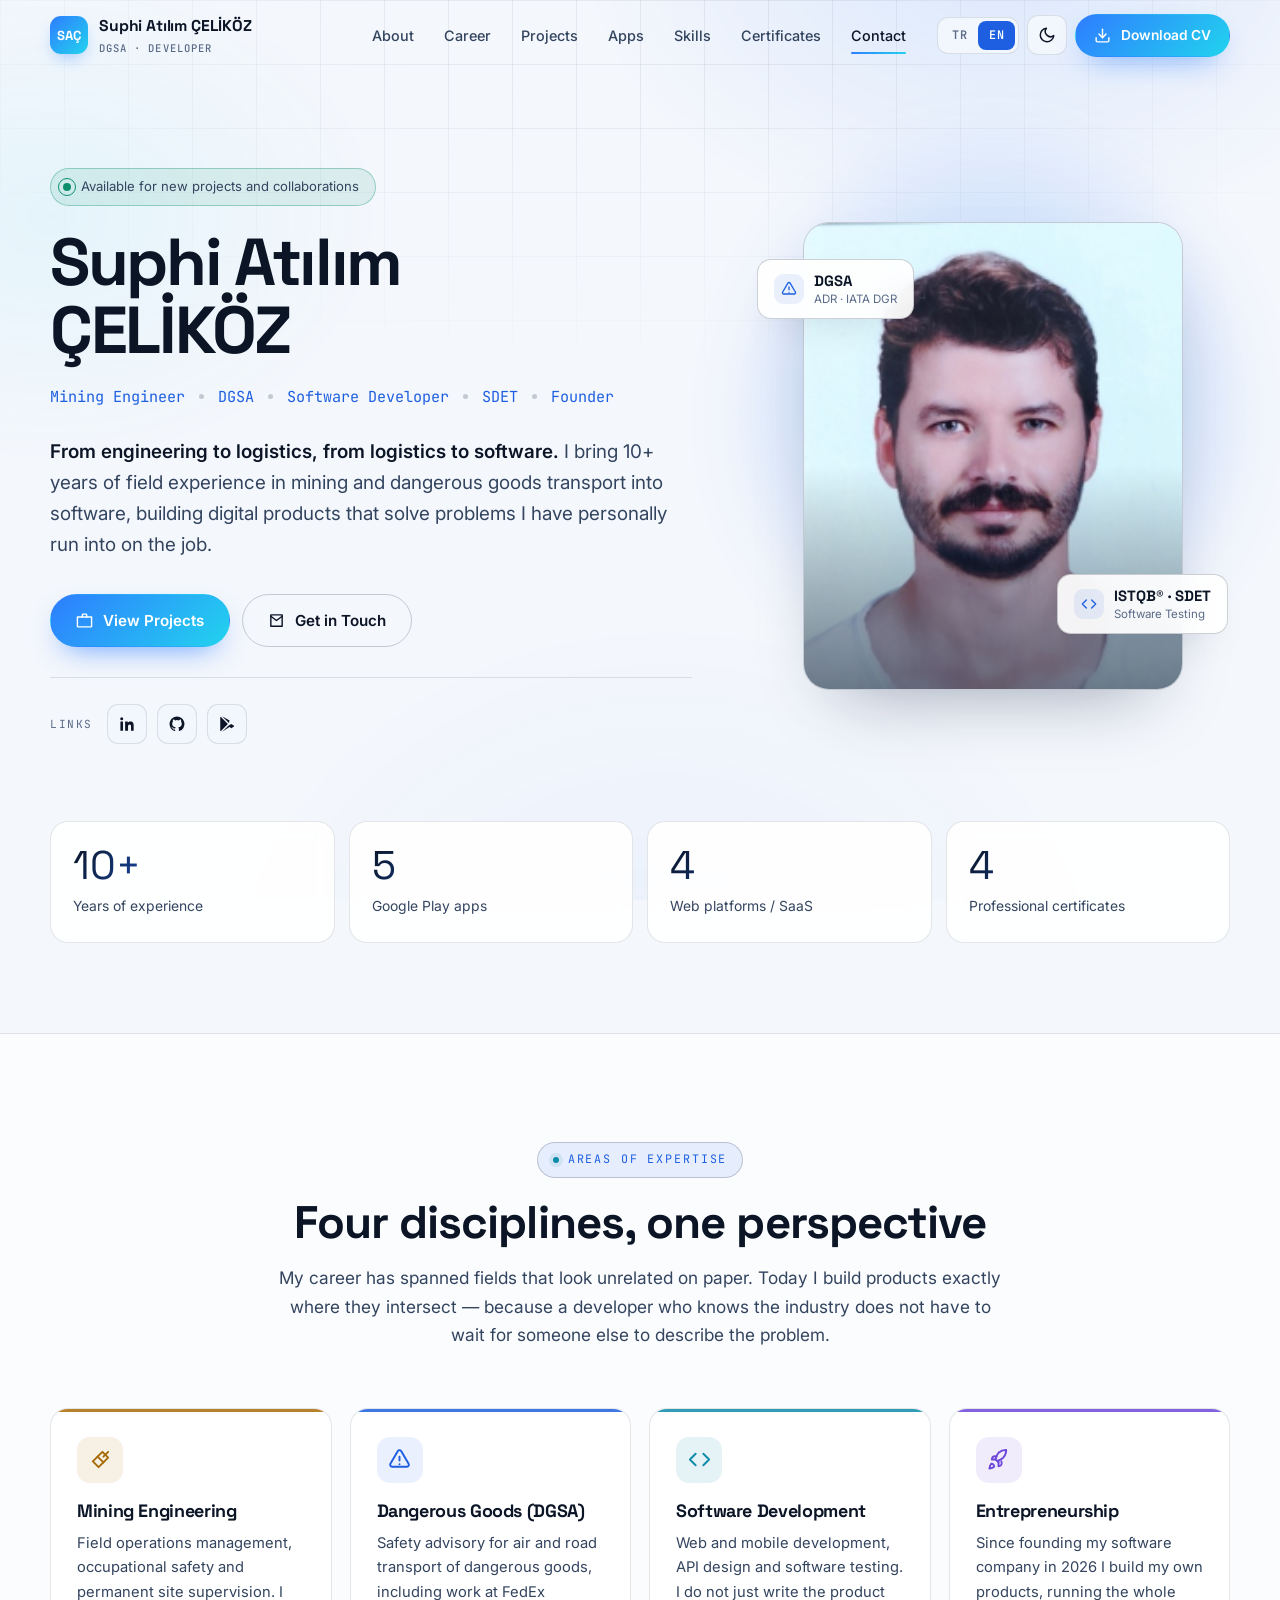
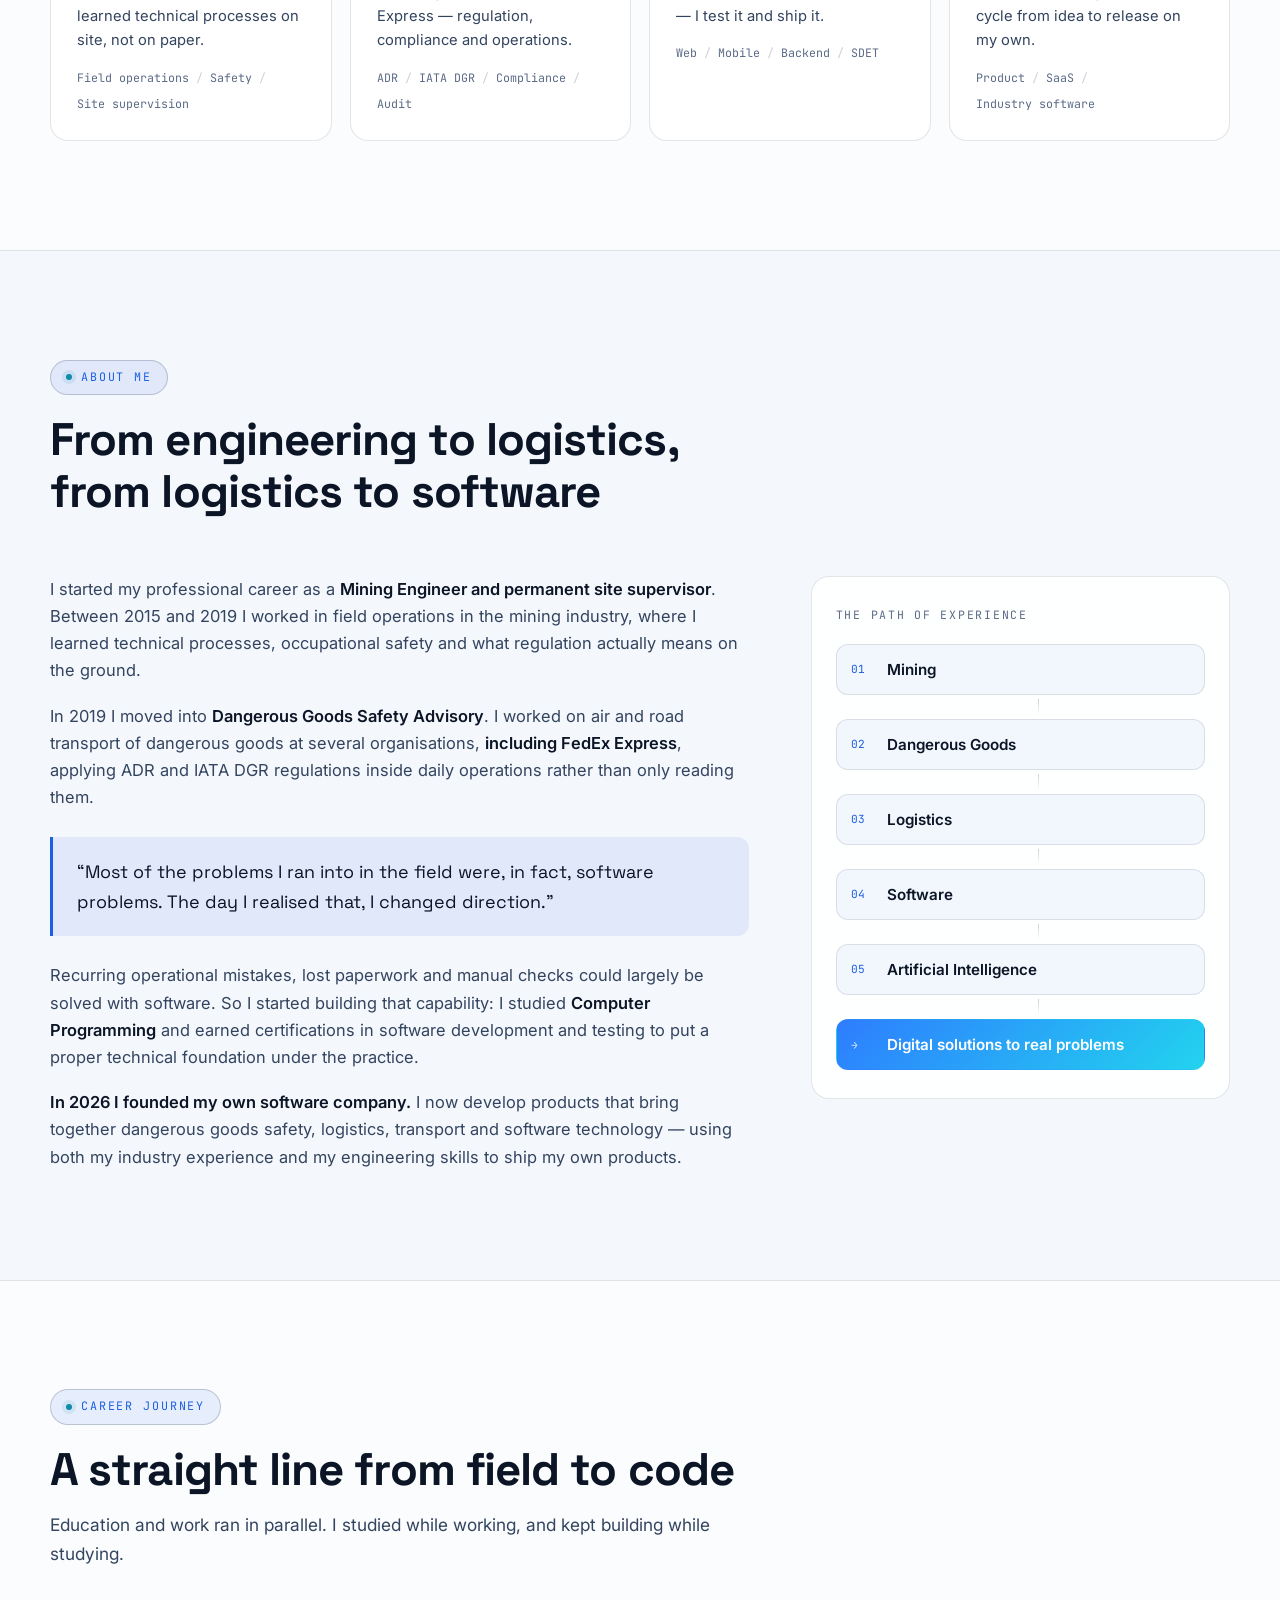
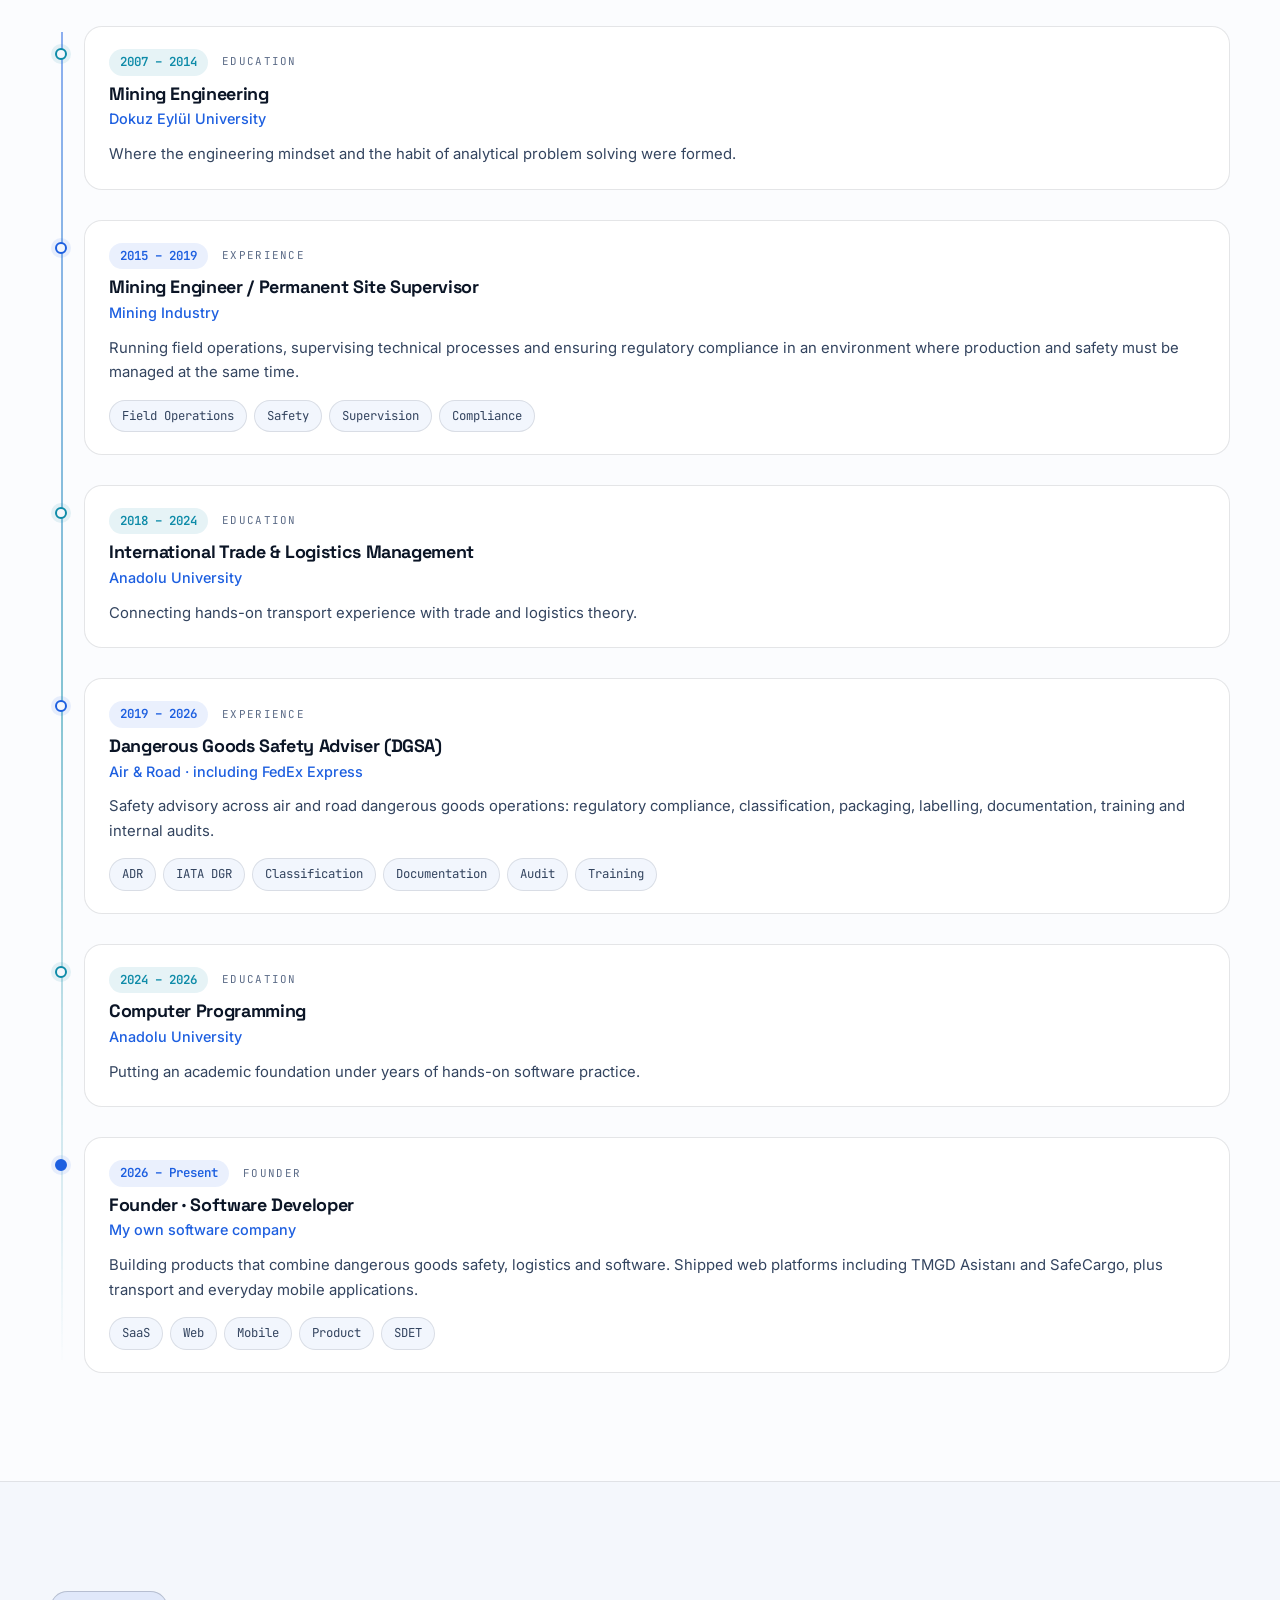
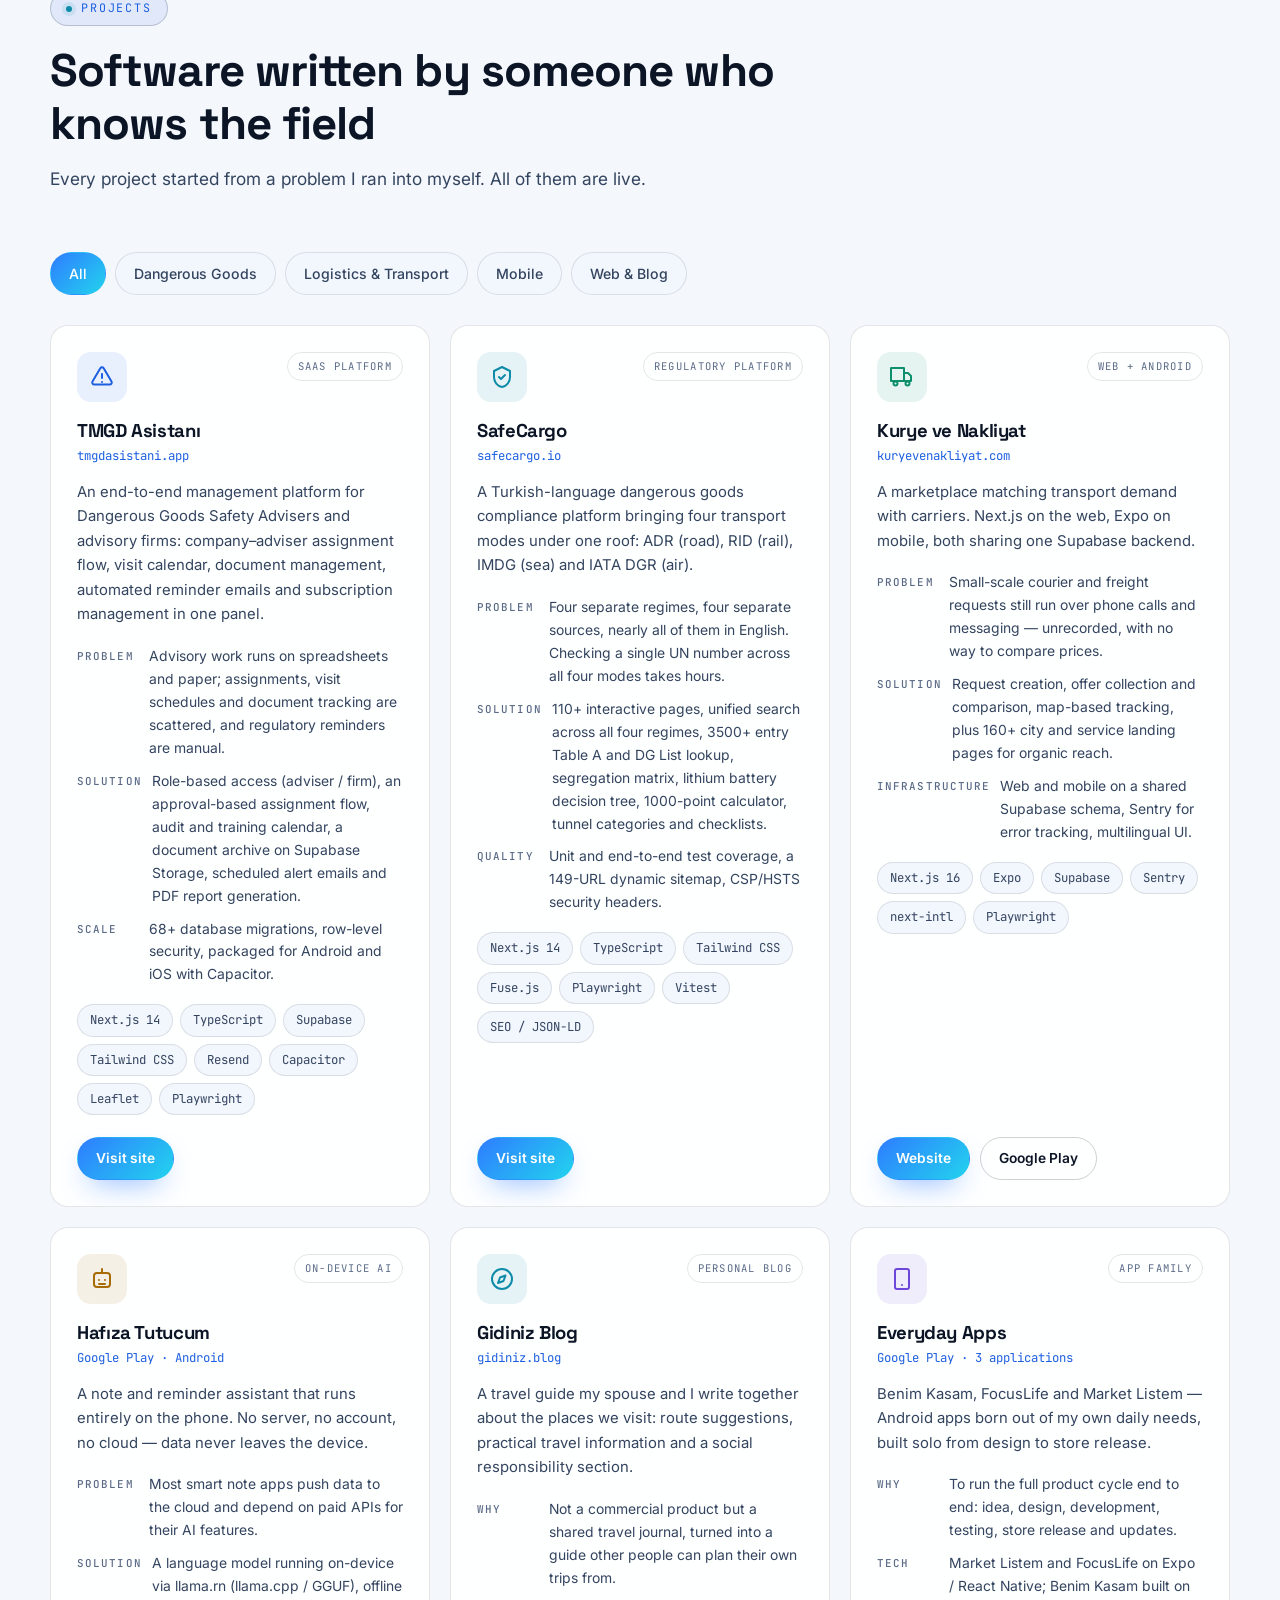
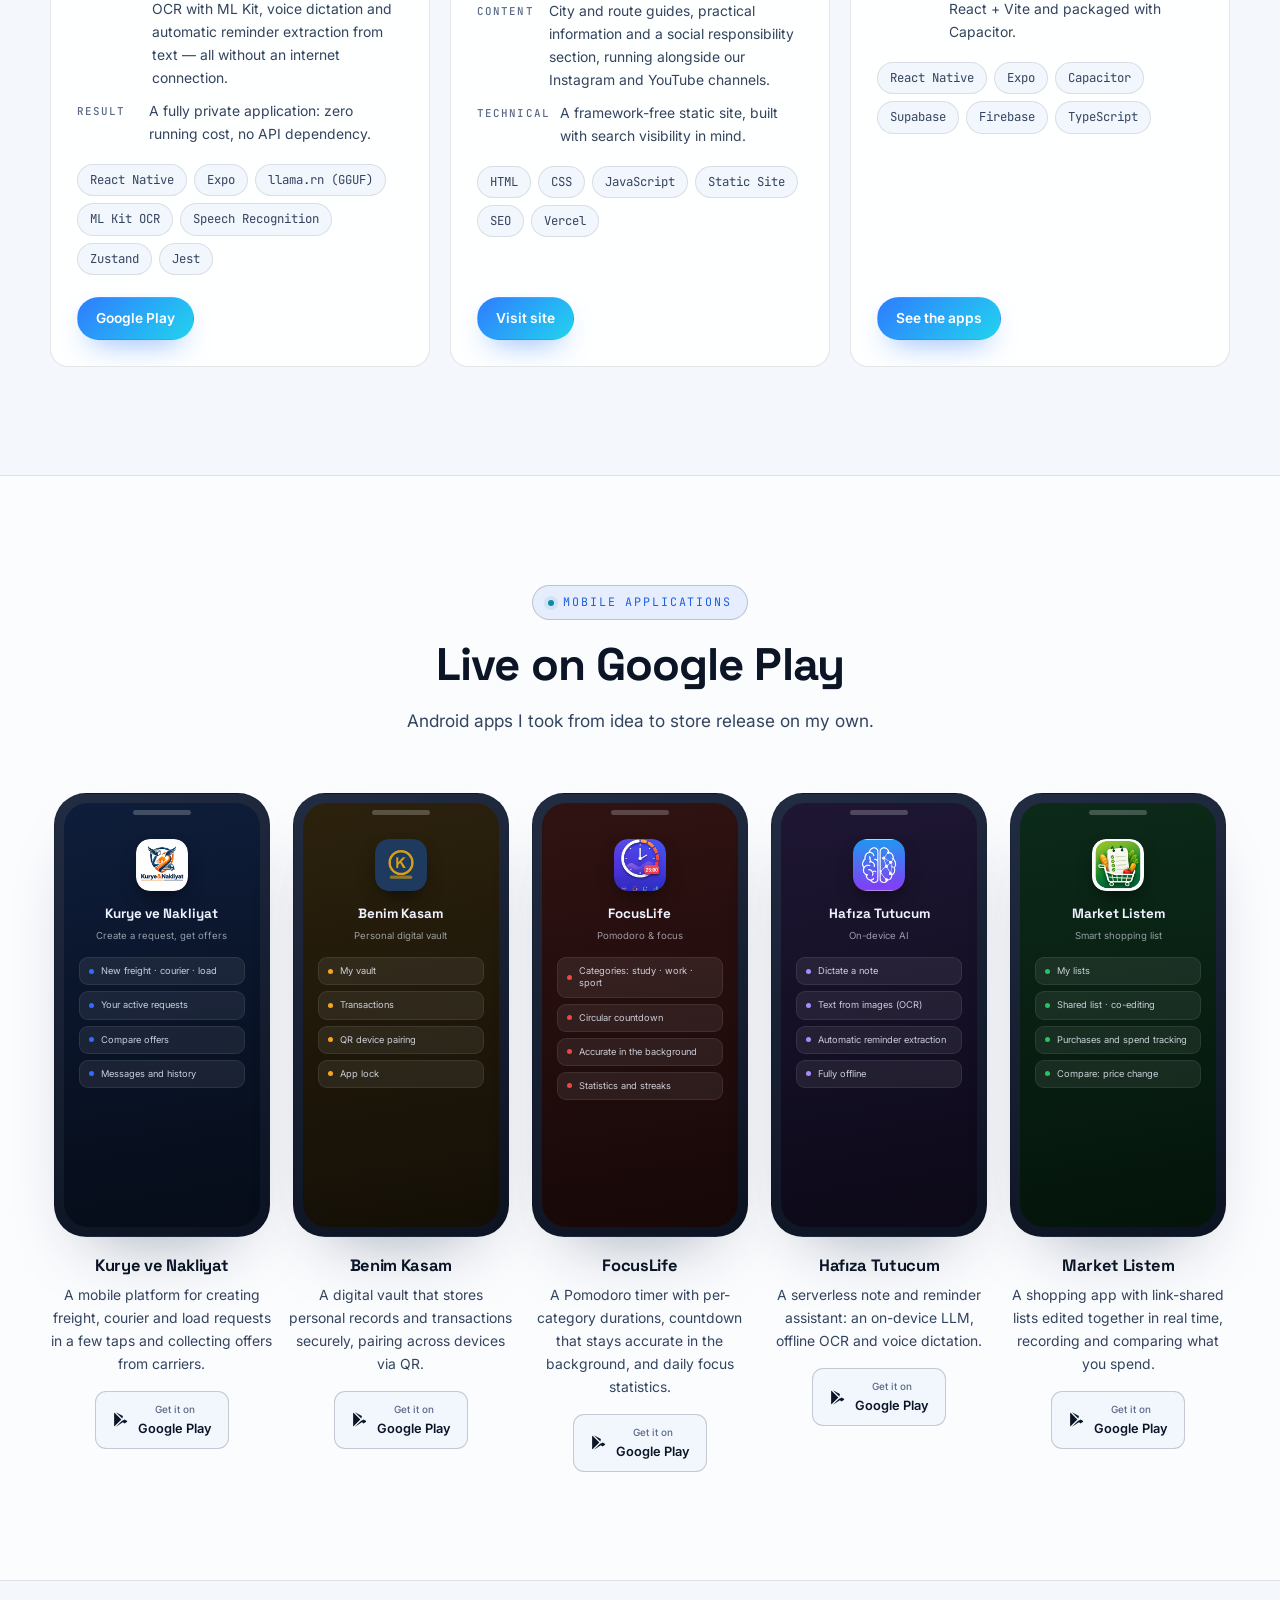
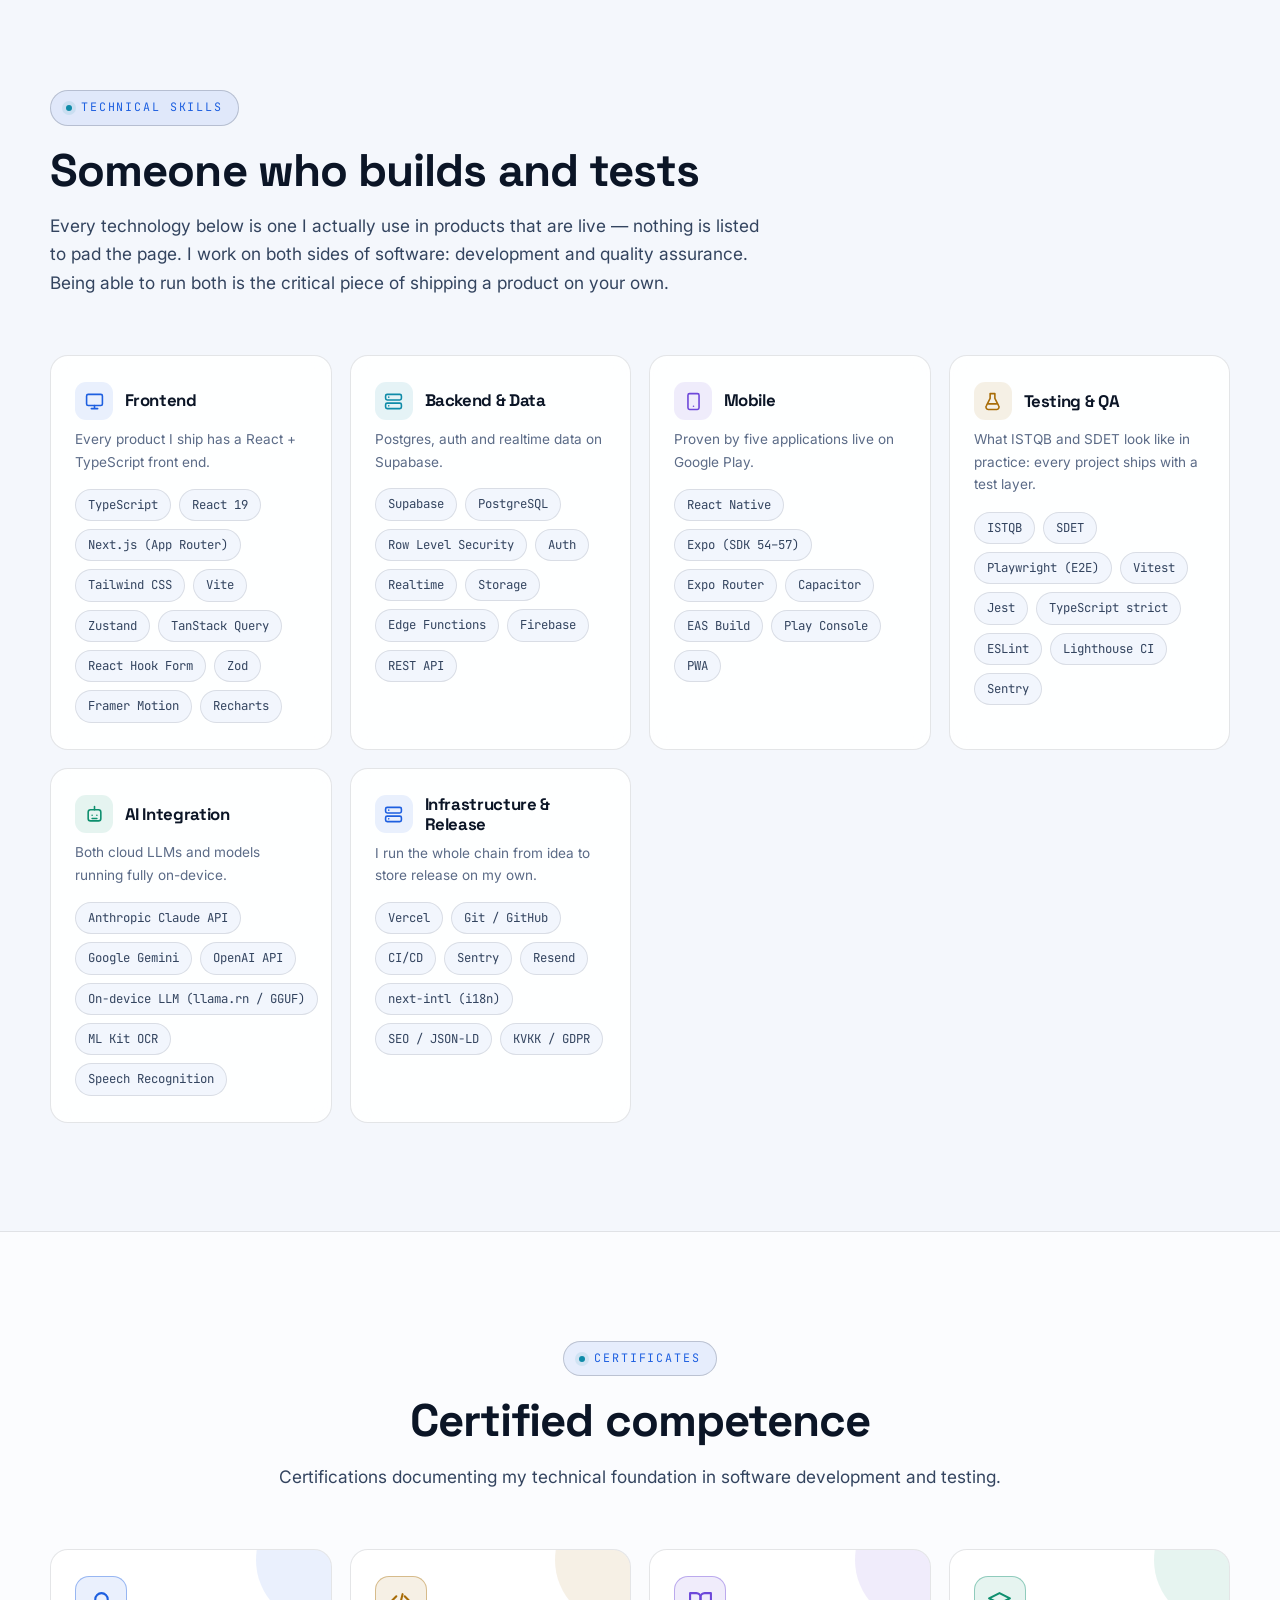
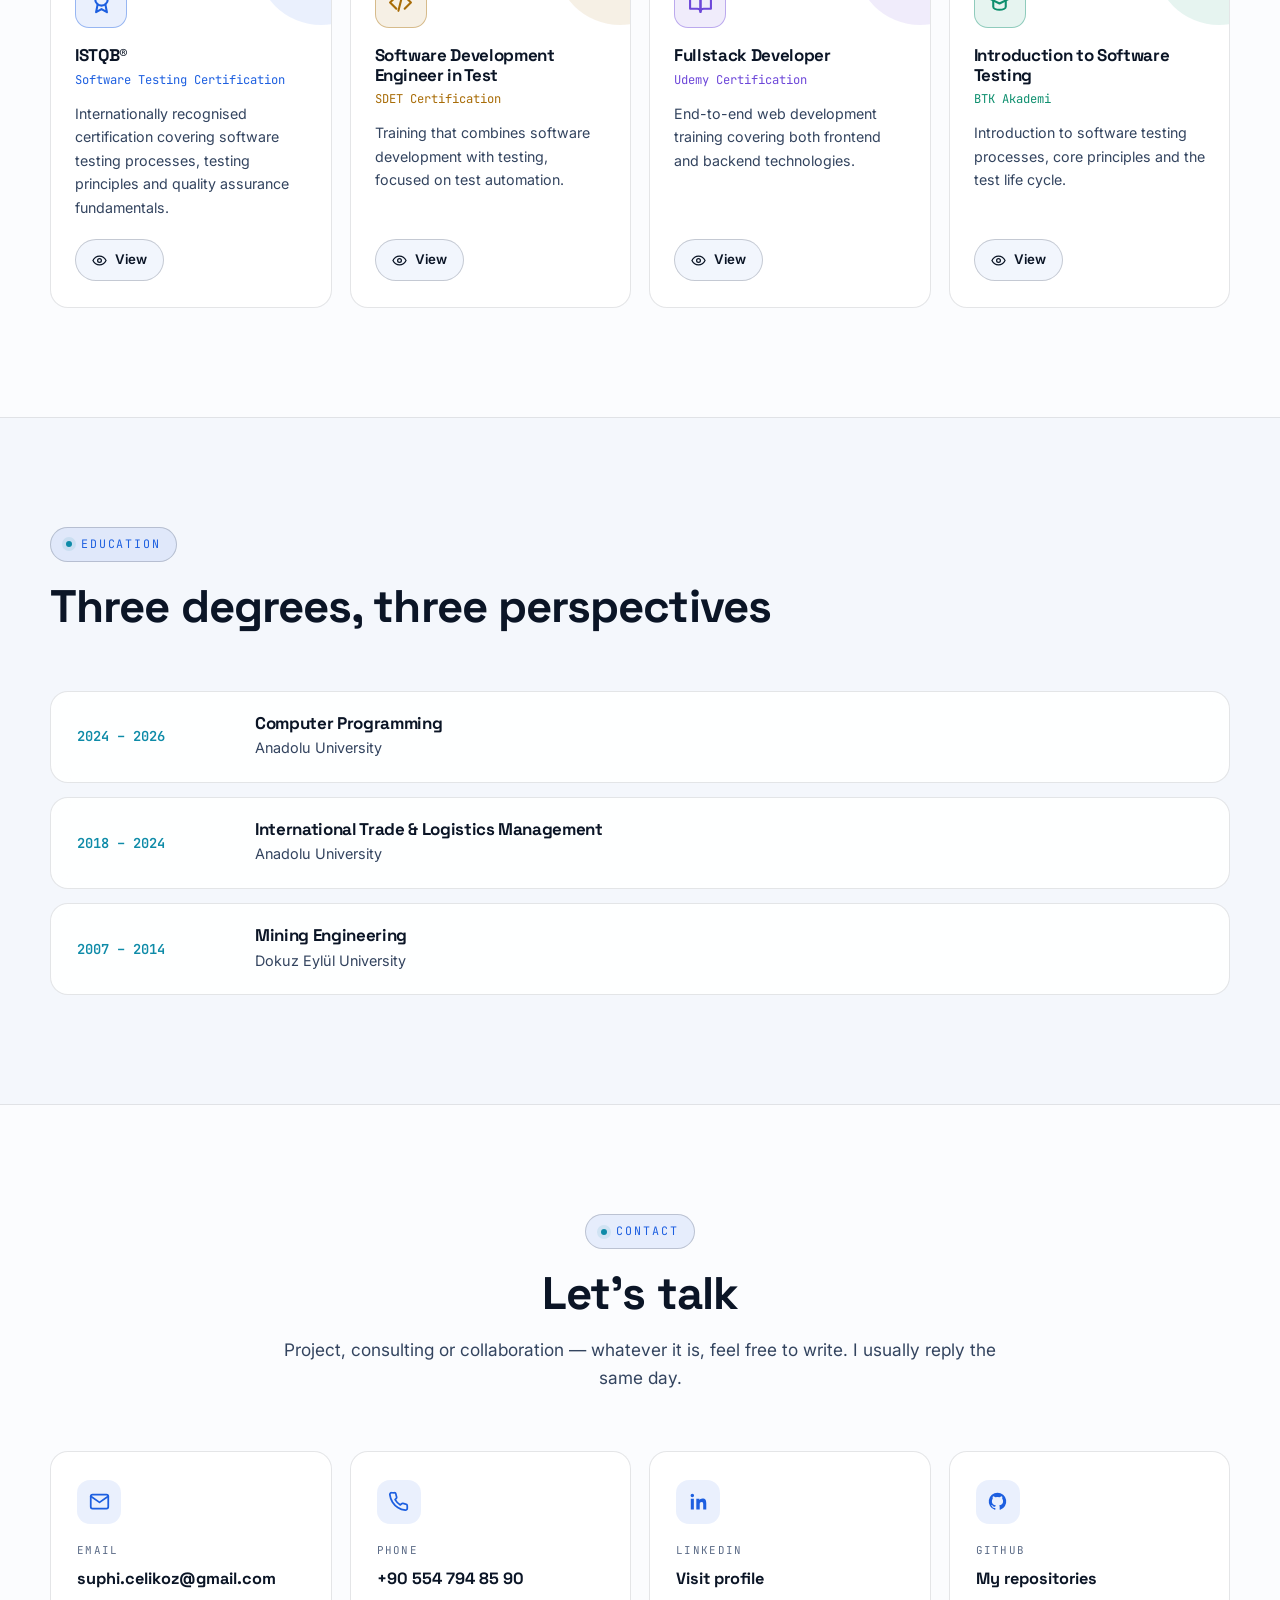
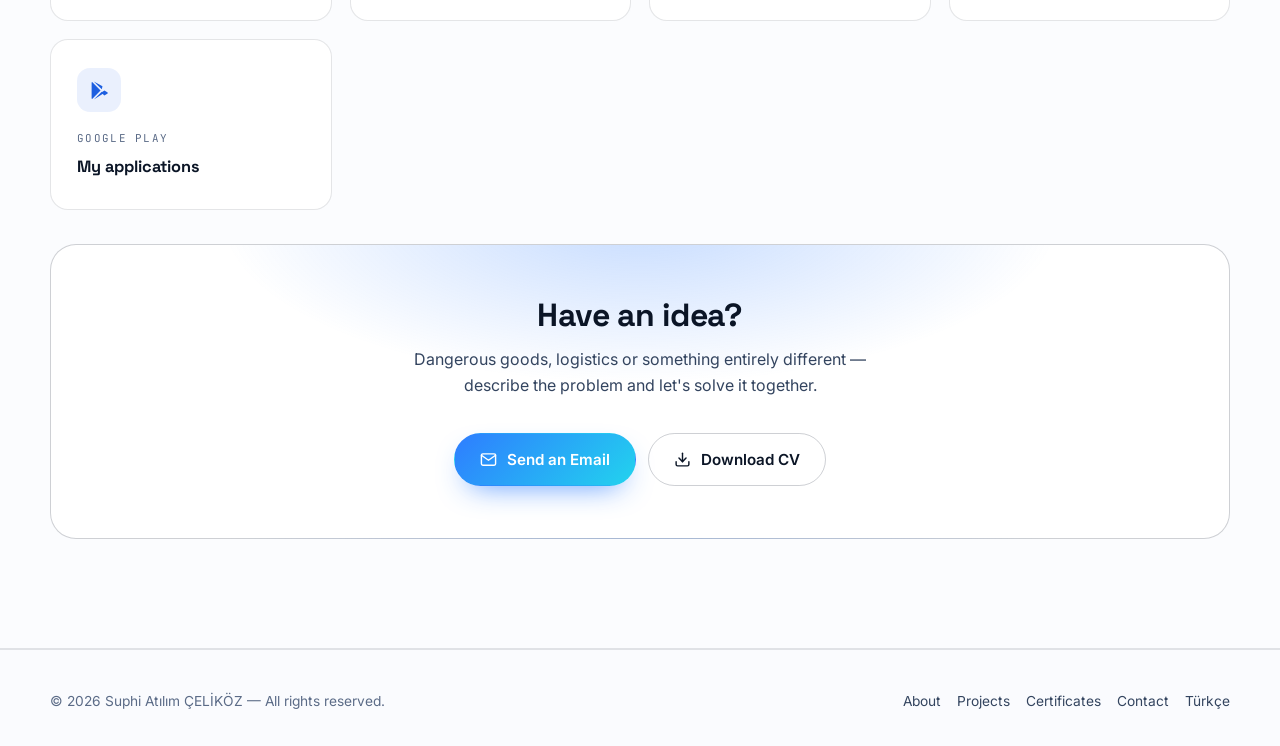
==== en.html @ d2cd6094 "Gidiniz Blog projesi eklendi, alan adi notu guncellendi - Yeni proje karti: Gidiniz Blog (gidiniz.bl" ====
<!DOCTYPE html>
<html lang="en" data-theme="dark">
<head>
<meta charset="UTF-8">
<meta name="viewport" content="width=device-width, initial-scale=1">
<title>Suphi Atılım ÇELİKÖZ — Mining Engineer · DGSA · Software Developer</title>

<meta name="description" content="Suphi Atılım ÇELİKÖZ — Mining Engineer, Dangerous Goods Safety Adviser (ADR / IATA DGR) and software developer. I combine field experience with software to build digital solutions for logistics and dangerous goods transport.">
<meta name="author" content="Suphi Atılım ÇELİKÖZ">
<meta name="keywords" content="Suphi Atilim Celikoz, DGSA, Dangerous Goods Safety Adviser, ADR, IATA DGR, Mining Engineer, Software Developer, SDET, ISTQB, logistics software">
<link rel="canonical" href="https://suphicelikoz.com/en.html">
<link rel="alternate" hreflang="tr" href="https://suphicelikoz.com/">
<link rel="alternate" hreflang="en" href="https://suphicelikoz.com/en.html">
<link rel="alternate" hreflang="x-default" href="https://suphicelikoz.com/">

<meta property="og:type" content="profile">
<meta property="og:locale" content="en_US">
<meta property="og:title" content="Suphi Atılım ÇELİKÖZ — Mining Engineer · DGSA · Software Developer">
<meta property="og:description" content="From engineering to logistics, from logistics to software. Digital solutions built by someone who knows the field.">
<meta property="og:url" content="https://suphicelikoz.com/en.html">
<meta property="og:image" content="https://suphicelikoz.com/assets/img/og-cover.jpg">
<meta name="twitter:card" content="summary_large_image">

<meta name="theme-color" content="#060a15">
<link rel="icon" href="assets/img/favicon.svg" type="image/svg+xml">

<link rel="preconnect" href="https://fonts.googleapis.com">
<link rel="preconnect" href="https://fonts.gstatic.com" crossorigin>
<link href="https://fonts.googleapis.com/css2?family=Inter:wght@400;500;600;700&family=Space+Grotesk:wght@500;600;700&family=JetBrains+Mono:wght@400;500;600&display=swap" rel="stylesheet">
<link rel="stylesheet" href="assets/css/style.css">

<script>
(function () {
  try {
    var saved = localStorage.getItem("sac-theme");
    var theme = saved || (window.matchMedia("(prefers-color-scheme: light)").matches ? "light" : "dark");
    document.documentElement.setAttribute("data-theme", theme);
    var m = document.querySelector('meta[name="theme-color"]');
    if (m) m.setAttribute("content", theme === "light" ? "#f4f7fc" : "#060a15");
  } catch (e) {}
})();
</script>

<script type="application/ld+json">
{
  "@context": "https://schema.org",
  "@type": "Person",
  "name": "Suphi Atılım ÇELİKÖZ",
  "jobTitle": ["Dangerous Goods Safety Adviser", "Software Developer", "Mining Engineer"],
  "email": "mailto:suphi.celikoz@gmail.com",
  "telephone": "+90-554-794-85-90",
  "url": "https://suphicelikoz.com/en.html",
  "image": "https://suphicelikoz.com/assets/img/suphifoto.png",
  "knowsLanguage": ["tr", "en"],
  "sameAs": [
    "https://www.linkedin.com/in/suphi-atilim-celikoz/",
    "https://github.com/suphiati",
    "https://play.google.com/store/apps/developer?id=RiskManage+Studio"
  ],
  "alumniOf": [
    { "@type": "CollegeOrUniversity", "name": "Dokuz Eylul University" },
    { "@type": "CollegeOrUniversity", "name": "Anadolu University" }
  ],
  "knowsAbout": ["ADR", "IATA DGR", "Dangerous Goods Transport", "Software Development", "Test Automation", "Logistics"]
}
</script>
</head>

<body>
<a class="skip-link" href="#main">Skip to content</a>

<!-- ══ HEADER ═══════════════════════════════════════════════════════════ -->
<header class="header" id="header">
  <div class="header__inner">
    <a class="brand" href="#top" aria-label="Home">
      <span class="brand__mark">SAÇ</span>
      <span>
        <span class="brand__name">Suphi Atılım ÇELİKÖZ</span>
        <span class="brand__role">DGSA · Developer</span>
      </span>
    </a>

    <nav class="nav" id="nav" aria-label="Main menu">
      <a href="#about">About</a>
      <a href="#journey">Career</a>
      <a href="#projects">Projects</a>
      <a href="#apps">Apps</a>
      <a href="#skills">Skills</a>
      <a href="#certificates">Certificates</a>
      <a href="#contact">Contact</a>
    </nav>

    <div class="header__actions">
      <div class="lang-switch" role="group" aria-label="Language">
        <a href="index.html">TR</a>
        <a href="en.html" aria-current="true">EN</a>
      </div>

      <button class="icon-btn theme-toggle" id="themeToggle" type="button" aria-label="Toggle light / dark theme" title="Toggle theme">
        <svg class="icon-sun" viewBox="0 0 24 24" fill="none" stroke="currentColor" stroke-width="2" stroke-linecap="round"><circle cx="12" cy="12" r="4"/><path d="M12 2v2M12 20v2M4.9 4.9l1.4 1.4M17.7 17.7l1.4 1.4M2 12h2M20 12h2M6.3 17.7l-1.4 1.4M19.1 4.9l-1.4 1.4"/></svg>
        <svg class="icon-moon" viewBox="0 0 24 24" fill="none" stroke="currentColor" stroke-width="2" stroke-linecap="round" stroke-linejoin="round"><path d="M21 12.8A9 9 0 1 1 11.2 3a7 7 0 0 0 9.8 9.8z"/></svg>
      </button>

      <button class="btn btn--primary btn--sm header__cv" id="printCv" type="button">
        <svg viewBox="0 0 24 24" fill="none" stroke="currentColor" stroke-width="2" stroke-linecap="round" stroke-linejoin="round"><path d="M21 15v4a2 2 0 0 1-2 2H5a2 2 0 0 1-2-2v-4"/><path d="M7 10l5 5 5-5"/><path d="M12 15V3"/></svg>
        <span class="header__cv-label">Download CV</span>
      </button>

      <button class="icon-btn burger" id="burger" type="button" aria-label="Open menu" aria-expanded="false" aria-controls="nav">
        <svg viewBox="0 0 24 24" fill="none" stroke="currentColor" stroke-width="2" stroke-linecap="round"><path d="M3 6h18M3 12h18M3 18h18"/></svg>
      </button>
    </div>
  </div>
</header>

<main id="main">
<span id="top"></span>

<!-- ══ HERO ═════════════════════════════════════════════════════════════ -->
<section class="hero">
  <div class="wrap">
    <div class="hero__grid">
      <div class="hero__intro">
        <div class="hero__status reveal">
          <span class="hero__dot"></span>
          Available for new projects and collaborations
        </div>

        <h1 class="hero__title reveal" style="--d:60ms">
          <span>Suphi Atılım</span>
          <span class="grad-text">ÇELİKÖZ</span>
        </h1>

        <ul class="hero__roles reveal" style="--d:120ms">
          <li>Mining Engineer</li>
          <li>DGSA</li>
          <li>Software Developer</li>
          <li>SDET</li>
          <li>Founder</li>
        </ul>

        <p class="hero__lead reveal" style="--d:180ms">
          <strong>From engineering to logistics, from logistics to software.</strong>
          I bring 10+ years of field experience in mining and dangerous goods transport
          into software, building digital products that solve problems I have personally
          run into on the job.
        </p>

        <div class="hero__cta reveal" style="--d:240ms">
          <a class="btn btn--primary" href="#projects">
            <svg viewBox="0 0 24 24" fill="none" stroke="currentColor" stroke-width="2" stroke-linecap="round" stroke-linejoin="round"><path d="M2 7h20v13a1 1 0 0 1-1 1H3a1 1 0 0 1-1-1z"/><path d="M9 7V4a1 1 0 0 1 1-1h4a1 1 0 0 1 1 1v3"/></svg>
            View Projects
          </a>
          <a class="btn btn--ghost" href="#contact">
            <svg viewBox="0 0 24 24" fill="none" stroke="currentColor" stroke-width="2" stroke-linecap="round" stroke-linejoin="round"><path d="M4 4h16v16H4z"/><path d="m4 6 8 6 8-6"/></svg>
            Get in Touch
          </a>
        </div>

        <div class="hero__social reveal" style="--d:300ms">
          <span>Links</span>
          <a class="icon-btn" href="https://www.linkedin.com/in/suphi-atilim-celikoz/" target="_blank" rel="noopener" aria-label="LinkedIn profile" title="LinkedIn">
            <svg viewBox="0 0 24 24" fill="currentColor"><path d="M6.94 5a2 2 0 1 1-4 0 2 2 0 0 1 4 0zM3.2 8.75h3.5V21H3.2zM9.5 8.75H13v1.67h.05c.49-.88 1.68-1.81 3.45-1.81 3.7 0 4.38 2.3 4.38 5.3V21h-3.5v-5.4c0-1.29-.02-2.95-1.85-2.95-1.85 0-2.13 1.4-2.13 2.86V21H9.5z"/></svg>
          </a>
          <a class="icon-btn" href="https://github.com/suphiati" target="_blank" rel="noopener" aria-label="GitHub profile" title="GitHub">
            <svg viewBox="0 0 24 24" fill="currentColor"><path d="M12 2a10 10 0 0 0-3.16 19.49c.5.09.68-.22.68-.48l-.01-1.7c-2.78.6-3.37-1.34-3.37-1.34-.45-1.16-1.11-1.47-1.11-1.47-.91-.62.07-.61.07-.61 1 .07 1.53 1.03 1.53 1.03.89 1.53 2.34 1.09 2.91.83.09-.65.35-1.09.63-1.34-2.22-.25-4.56-1.11-4.56-4.94 0-1.09.39-1.98 1.03-2.68-.1-.25-.45-1.27.1-2.64 0 0 .84-.27 2.75 1.02a9.5 9.5 0 0 1 5 0c1.91-1.29 2.75-1.02 2.75-1.02.55 1.37.2 2.39.1 2.64.64.7 1.03 1.59 1.03 2.68 0 3.84-2.34 4.68-4.57 4.93.36.31.68.92.68 1.85l-.01 2.75c0 .27.18.58.69.48A10 10 0 0 0 12 2z"/></svg>
          </a>
          <a class="icon-btn" href="https://play.google.com/store/apps/developer?id=RiskManage+Studio" target="_blank" rel="noopener" aria-label="Google Play apps" title="Google Play">
            <svg viewBox="0 0 24 24" fill="currentColor"><path d="M3.6 2.3a1 1 0 0 0-.6.9v17.6a1 1 0 0 0 .6.9l9.6-9.7zM14.6 10.5 5.5 1.6l9.9 5.6zM17.6 12l3.3 1.9c.7.4.7 1.4 0 1.8l-3.4 1.9-3.4-3.3zM5.5 22.4l9.1-8.9 1.8 1.8z"/></svg>
          </a>
        </div>
      </div>

      <figure class="hero__photo reveal" style="--d:160ms">
        <span class="hero__photo-glow" aria-hidden="true"></span>
        <div class="hero__photo-frame">
          <img src="assets/img/suphifoto.png" alt="Portrait of Suphi Atılım ÇELİKÖZ" width="600" height="740"
               onerror="this.outerHTML='&lt;div class=&quot;hero__photo-fallback&quot;&gt;SAÇ&lt;/div&gt;'">
        </div>
        <div class="hero__badge hero__badge--tl">
          <i><svg viewBox="0 0 24 24" fill="none" stroke="currentColor" stroke-width="2" stroke-linecap="round" stroke-linejoin="round"><path d="M10.3 3.2 2.5 16.5a2 2 0 0 0 1.7 3h15.6a2 2 0 0 0 1.7-3L13.7 3.2a2 2 0 0 0-3.4 0z"/><path d="M12 9v4M12 17h.01"/></svg></i>
          <span><b>DGSA</b><small>ADR · IATA DGR</small></span>
        </div>
        <div class="hero__badge hero__badge--br">
          <i><svg viewBox="0 0 24 24" fill="none" stroke="currentColor" stroke-width="2" stroke-linecap="round" stroke-linejoin="round"><path d="m16 18 6-6-6-6M8 6l-6 6 6 6"/></svg></i>
          <span><b>ISTQB® · SDET</b><small>Software Testing</small></span>
        </div>
      </figure>
    </div>

    <div class="stats">
      <div class="stat card reveal"><span class="stat__num" data-count="10" data-suffix="+">10+</span><span class="stat__label">Years of experience</span></div>
      <div class="stat card reveal" style="--d:80ms"><span class="stat__num" data-count="5" data-suffix="">5</span><span class="stat__label">Google Play apps</span></div>
      <div class="stat card reveal" style="--d:160ms"><span class="stat__num" data-count="4" data-suffix="">4</span><span class="stat__label">Web platforms / SaaS</span></div>
      <div class="stat card reveal" style="--d:240ms"><span class="stat__num" data-count="4" data-suffix="">4</span><span class="stat__label">Professional certificates</span></div>
    </div>
  </div>
</section>

<!-- ══ DOMAINS ══════════════════════════════════════════════════════════ -->
<section class="section section--alt" id="expertise">
  <div class="wrap">
    <div class="section-head section-head--center">
      <span class="eyebrow">Areas of Expertise</span>
      <h2 class="section-title">Four disciplines, <span class="grad-text">one perspective</span></h2>
      <p class="section-desc">
        My career has spanned fields that look unrelated on paper. Today I build products
        exactly where they intersect — because a developer who knows the industry does not
        have to wait for someone else to describe the problem.
      </p>
    </div>

    <div class="domains">
      <article class="domain card reveal" style="--accent:var(--amber); --accent-dim:var(--amber-dim)">
        <div class="domain__icon"><svg viewBox="0 0 24 24" fill="none" stroke="currentColor" stroke-width="2" stroke-linecap="round" stroke-linejoin="round"><path d="M14 4 4 14l6 6 10-10z"/><path d="m9 9 6 6"/><path d="M20 4 15 9"/></svg></div>
        <h3>Mining Engineering</h3>
        <p>Field operations management, occupational safety and permanent site supervision.
           I learned technical processes on site, not on paper.</p>
        <ul><li>Field operations</li><li>Safety</li><li>Site supervision</li></ul>
      </article>

      <article class="domain card reveal" style="--d:80ms; --accent:var(--brand); --accent-dim:var(--brand-dim)">
        <div class="domain__icon"><svg viewBox="0 0 24 24" fill="none" stroke="currentColor" stroke-width="2" stroke-linecap="round" stroke-linejoin="round"><path d="M10.3 3.2 2.5 16.5a2 2 0 0 0 1.7 3h15.6a2 2 0 0 0 1.7-3L13.7 3.2a2 2 0 0 0-3.4 0z"/><path d="M12 9v4M12 17h.01"/></svg></div>
        <h3>Dangerous Goods (DGSA)</h3>
        <p>Safety advisory for air and road transport of dangerous goods, including work at
           FedEx Express — regulation, compliance and operations.</p>
        <ul><li>ADR</li><li>IATA DGR</li><li>Compliance</li><li>Audit</li></ul>
      </article>

      <article class="domain card reveal" style="--d:160ms; --accent:var(--cyan); --accent-dim:var(--cyan-dim)">
        <div class="domain__icon"><svg viewBox="0 0 24 24" fill="none" stroke="currentColor" stroke-width="2" stroke-linecap="round" stroke-linejoin="round"><path d="m16 18 6-6-6-6M8 6l-6 6 6 6"/></svg></div>
        <h3>Software Development</h3>
        <p>Web and mobile development, API design and software testing. I do not just write
           the product — I test it and ship it.</p>
        <ul><li>Web</li><li>Mobile</li><li>Backend</li><li>SDET</li></ul>
      </article>

      <article class="domain card reveal" style="--d:240ms; --accent:var(--violet); --accent-dim:var(--violet-dim)">
        <div class="domain__icon"><svg viewBox="0 0 24 24" fill="none" stroke="currentColor" stroke-width="2" stroke-linecap="round" stroke-linejoin="round"><path d="M4.5 16.5c-1.5 1.3-2 5-2 5s3.7-.5 5-2a2.8 2.8 0 0 0-3-3z"/><path d="M12 15 9 12a11 11 0 0 1 3-7 11.5 11.5 0 0 1 8-3 11.5 11.5 0 0 1-3 8 11 11 0 0 1-5 3z"/><path d="M9 12H5s.4-2.2 1.5-3 3.5 0 3.5 0"/><path d="M12 15v4s2.2-.4 3-1.5 0-3.5 0-3.5"/></svg></div>
        <h3>Entrepreneurship</h3>
        <p>Since founding my software company in 2026 I build my own products, running the
           whole cycle from idea to release on my own.</p>
        <ul><li>Product</li><li>SaaS</li><li>Industry software</li></ul>
      </article>
    </div>
  </div>
</section>

<!-- ══ ABOUT ════════════════════════════════════════════════════════════ -->
<section class="section" id="about">
  <div class="wrap">
    <div class="section-head">
      <span class="eyebrow">About Me</span>
      <h2 class="section-title">From engineering to logistics,<br><span class="grad-text">from logistics to software</span></h2>
    </div>

    <div class="about">
      <div class="about__text reveal">
        <p>
          I started my professional career as a <strong>Mining Engineer and permanent site supervisor</strong>.
          Between 2015 and 2019 I worked in field operations in the mining industry, where I learned
          technical processes, occupational safety and what regulation actually means on the ground.
        </p>
        <p>
          In 2019 I moved into <strong>Dangerous Goods Safety Advisory</strong>. I worked on air and road
          transport of dangerous goods at several organisations, <strong>including FedEx Express</strong>,
          applying ADR and IATA DGR regulations inside daily operations rather than only reading them.
        </p>

        <blockquote class="about__quote">
          “Most of the problems I ran into in the field were, in fact, software problems.
          The day I realised that, I changed direction.”
        </blockquote>

        <p>
          Recurring operational mistakes, lost paperwork and manual checks could largely be solved
          with software. So I started building that capability: I studied
          <strong>Computer Programming</strong> and earned certifications in software development
          and testing to put a proper technical foundation under the practice.
        </p>
        <p>
          <strong>In 2026 I founded my own software company.</strong> I now develop products that
          bring together dangerous goods safety, logistics, transport and software technology —
          using both my industry experience and my engineering skills to ship my own products.
        </p>
      </div>

      <aside class="flow card reveal" style="--d:120ms">
        <div class="flow__title">The path of experience</div>
        <div class="flow__list">
          <div class="flow__item"><span class="flow__num">01</span><span class="flow__label">Mining</span></div>
          <div class="flow__arrow" aria-hidden="true"></div>
          <div class="flow__item"><span class="flow__num">02</span><span class="flow__label">Dangerous Goods</span></div>
          <div class="flow__arrow" aria-hidden="true"></div>
          <div class="flow__item"><span class="flow__num">03</span><span class="flow__label">Logistics</span></div>
          <div class="flow__arrow" aria-hidden="true"></div>
          <div class="flow__item"><span class="flow__num">04</span><span class="flow__label">Software</span></div>
          <div class="flow__arrow" aria-hidden="true"></div>
          <div class="flow__item"><span class="flow__num">05</span><span class="flow__label">Artificial Intelligence</span></div>
          <div class="flow__arrow" aria-hidden="true"></div>
          <div class="flow__item flow__item--final"><span class="flow__num">→</span><span class="flow__label">Digital solutions to real problems</span></div>
        </div>
      </aside>
    </div>
  </div>
</section>

<!-- ══ CAREER ═══════════════════════════════════════════════════════════ -->
<section class="section section--alt" id="journey">
  <div class="wrap">
    <div class="section-head">
      <span class="eyebrow">Career Journey</span>
      <h2 class="section-title">A straight line from <span class="grad-text">field to code</span></h2>
      <p class="section-desc">Education and work ran in parallel. I studied while working, and kept building while studying.</p>
    </div>

    <div class="timeline">
      <article class="tl-item tl-item--edu reveal">
        <div class="tl-card card">
          <div class="tl-head"><span class="tl-year">2007 – 2014</span><span class="tl-kind">Education</span></div>
          <h3>Mining Engineering</h3>
          <span class="tl-org">Dokuz Eylül University</span>
          <p>Where the engineering mindset and the habit of analytical problem solving were formed.</p>
        </div>
      </article>

      <article class="tl-item reveal">
        <div class="tl-card card">
          <div class="tl-head"><span class="tl-year">2015 – 2019</span><span class="tl-kind">Experience</span></div>
          <h3>Mining Engineer / Permanent Site Supervisor</h3>
          <span class="tl-org">Mining Industry</span>
          <p>Running field operations, supervising technical processes and ensuring regulatory
             compliance in an environment where production and safety must be managed at the same time.</p>
          <div class="tl-tags"><span class="tag">Field Operations</span><span class="tag">Safety</span><span class="tag">Supervision</span><span class="tag">Compliance</span></div>
        </div>
      </article>

      <article class="tl-item tl-item--edu reveal">
        <div class="tl-card card">
          <div class="tl-head"><span class="tl-year">2018 – 2024</span><span class="tl-kind">Education</span></div>
          <h3>International Trade &amp; Logistics Management</h3>
          <span class="tl-org">Anadolu University</span>
          <p>Connecting hands-on transport experience with trade and logistics theory.</p>
        </div>
      </article>

      <article class="tl-item reveal">
        <div class="tl-card card">
          <div class="tl-head"><span class="tl-year">2019 – 2026</span><span class="tl-kind">Experience</span></div>
          <h3>Dangerous Goods Safety Adviser (DGSA)</h3>
          <span class="tl-org">Air &amp; Road · including FedEx Express</span>
          <p>Safety advisory across air and road dangerous goods operations: regulatory compliance,
             classification, packaging, labelling, documentation, training and internal audits.</p>
          <div class="tl-tags"><span class="tag">ADR</span><span class="tag">IATA DGR</span><span class="tag">Classification</span><span class="tag">Documentation</span><span class="tag">Audit</span><span class="tag">Training</span></div>
        </div>
      </article>

      <article class="tl-item tl-item--edu reveal">
        <div class="tl-card card">
          <div class="tl-head"><span class="tl-year">2024 – 2026</span><span class="tl-kind">Education</span></div>
          <h3>Computer Programming</h3>
          <span class="tl-org">Anadolu University</span>
          <p>Putting an academic foundation under years of hands-on software practice.</p>
        </div>
      </article>

      <article class="tl-item tl-item--now reveal">
        <div class="tl-card card">
          <div class="tl-head"><span class="tl-year">2026 – Present</span><span class="tl-kind">Founder</span></div>
          <h3>Founder · Software Developer</h3>
          <span class="tl-org">My own software company</span>
          <p>Building products that combine dangerous goods safety, logistics and software.
             Shipped web platforms including TMGD Asistanı and SafeCargo, plus transport and
             everyday mobile applications.</p>
          <div class="tl-tags"><span class="tag">SaaS</span><span class="tag">Web</span><span class="tag">Mobile</span><span class="tag">Product</span><span class="tag">SDET</span></div>
        </div>
      </article>
    </div>
  </div>
</section>

<!-- ══ PROJECTS ═════════════════════════════════════════════════════════ -->
<section class="section" id="projects">
  <div class="wrap">
    <div class="section-head">
      <span class="eyebrow">Projects</span>
      <h2 class="section-title">Software written by someone <span class="grad-text">who knows the field</span></h2>
      <p class="section-desc">Every project started from a problem I ran into myself. All of them are live.</p>
    </div>

    <div class="filters" role="group" aria-label="Project filters">
      <button class="filter" type="button" data-filter="all" aria-pressed="true">All</button>
      <button class="filter" type="button" data-filter="tmgd" aria-pressed="false">Dangerous Goods</button>
      <button class="filter" type="button" data-filter="lojistik" aria-pressed="false">Logistics &amp; Transport</button>
      <button class="filter" type="button" data-filter="mobil" aria-pressed="false">Mobile</button>
      <button class="filter" type="button" data-filter="web" aria-pressed="false">Web &amp; Blog</button>
    </div>

    <div class="projects" id="projectGrid">

      <article class="project card reveal" data-cat="tmgd" style="--accent:var(--brand); --accent-dim:var(--brand-dim)">
        <div class="project__top">
          <div class="project__icon"><svg viewBox="0 0 24 24" fill="none" stroke="currentColor" stroke-width="2" stroke-linecap="round" stroke-linejoin="round"><path d="M10.3 3.2 2.5 16.5a2 2 0 0 0 1.7 3h15.6a2 2 0 0 0 1.7-3L13.7 3.2a2 2 0 0 0-3.4 0z"/><path d="M12 9v4M12 17h.01"/></svg></div>
          <span class="project__kind">SaaS Platform</span>
        </div>
        <h3>TMGD Asistanı</h3>
        <a class="project__url" href="https://tmgdasistani.app" target="_blank" rel="noopener">tmgdasistani.app</a>
        <p>An end-to-end management platform for Dangerous Goods Safety Advisers and advisory firms: company–adviser assignment flow, visit calendar, document management, automated reminder emails and subscription management in one panel.</p>
        <div class="project__meta">
          <div class="project__row"><b>Problem</b><span>Advisory work runs on spreadsheets and paper; assignments, visit schedules and document tracking are scattered, and regulatory reminders are manual.</span></div>
          <div class="project__row"><b>Solution</b><span>Role-based access (adviser / firm), an approval-based assignment flow, audit and training calendar, a document archive on Supabase Storage, scheduled alert emails and PDF report generation.</span></div>
          <div class="project__row"><b>Scale</b><span>68+ database migrations, row-level security, packaged for Android and iOS with Capacitor.</span></div>
        </div>
        <div class="project__tags"><span class="tag">Next.js 14</span><span class="tag">TypeScript</span><span class="tag">Supabase</span><span class="tag">Tailwind CSS</span><span class="tag">Resend</span><span class="tag">Capacitor</span><span class="tag">Leaflet</span><span class="tag">Playwright</span></div>
        <div class="project__links">
          <a class="btn btn--sm btn--primary" href="https://tmgdasistani.app" target="_blank" rel="noopener">Visit site</a>
        </div>
      </article>

      <article class="project card reveal" data-cat="tmgd lojistik" style="--d:80ms; --accent:var(--cyan); --accent-dim:var(--cyan-dim)">
        <div class="project__top">
          <div class="project__icon"><svg viewBox="0 0 24 24" fill="none" stroke="currentColor" stroke-width="2" stroke-linecap="round" stroke-linejoin="round"><path d="M12 2 4 6v6c0 5 3.4 9.1 8 10 4.6-.9 8-5 8-10V6z"/><path d="m9 12 2 2 4-4"/></svg></div>
          <span class="project__kind">Regulatory Platform</span>
        </div>
        <h3>SafeCargo</h3>
        <a class="project__url" href="https://safecargo.io" target="_blank" rel="noopener">safecargo.io</a>
        <p>A Turkish-language dangerous goods compliance platform bringing four transport modes under one roof: ADR (road), RID (rail), IMDG (sea) and IATA DGR (air).</p>
        <div class="project__meta">
          <div class="project__row"><b>Problem</b><span>Four separate regimes, four separate sources, nearly all of them in English. Checking a single UN number across all four modes takes hours.</span></div>
          <div class="project__row"><b>Solution</b><span>110+ interactive pages, unified search across all four regimes, 3500+ entry Table A and DG List lookup, segregation matrix, lithium battery decision tree, 1000-point calculator, tunnel categories and checklists.</span></div>
          <div class="project__row"><b>Quality</b><span>Unit and end-to-end test coverage, a 149-URL dynamic sitemap, CSP/HSTS security headers.</span></div>
        </div>
        <div class="project__tags"><span class="tag">Next.js 14</span><span class="tag">TypeScript</span><span class="tag">Tailwind CSS</span><span class="tag">Fuse.js</span><span class="tag">Playwright</span><span class="tag">Vitest</span><span class="tag">SEO / JSON-LD</span></div>
        <div class="project__links">
          <a class="btn btn--sm btn--primary" href="https://safecargo.io" target="_blank" rel="noopener">Visit site</a>
        </div>
      </article>

      <article class="project card reveal" data-cat="lojistik mobil" style="--d:160ms; --accent:var(--green); --accent-dim:var(--green-dim)">
        <div class="project__top">
          <div class="project__icon"><svg viewBox="0 0 24 24" fill="none" stroke="currentColor" stroke-width="2" stroke-linecap="round" stroke-linejoin="round"><path d="M1 3h13v13H1z"/><path d="M14 8h4l3 3v5h-7z"/><circle cx="5.5" cy="18.5" r="2"/><circle cx="17.5" cy="18.5" r="2"/></svg></div>
          <span class="project__kind">Web + Android</span>
        </div>
        <h3>Kurye ve Nakliyat</h3>
        <a class="project__url" href="https://kuryevenakliyat.com" target="_blank" rel="noopener">kuryevenakliyat.com</a>
        <p>A marketplace matching transport demand with carriers. Next.js on the web, Expo on mobile, both sharing one Supabase backend.</p>
        <div class="project__meta">
          <div class="project__row"><b>Problem</b><span>Small-scale courier and freight requests still run over phone calls and messaging — unrecorded, with no way to compare prices.</span></div>
          <div class="project__row"><b>Solution</b><span>Request creation, offer collection and comparison, map-based tracking, plus 160+ city and service landing pages for organic reach.</span></div>
          <div class="project__row"><b>Infrastructure</b><span>Web and mobile on a shared Supabase schema, Sentry for error tracking, multilingual UI.</span></div>
        </div>
        <div class="project__tags"><span class="tag">Next.js 16</span><span class="tag">Expo</span><span class="tag">Supabase</span><span class="tag">Sentry</span><span class="tag">next-intl</span><span class="tag">Playwright</span></div>
        <div class="project__links">
          <a class="btn btn--sm btn--primary" href="https://kuryevenakliyat.com" target="_blank" rel="noopener">Website</a>
          <a class="btn btn--sm btn--ghost" href="https://play.google.com/store/apps/details?id=com.safecargo.kuryevenakliyat" target="_blank" rel="noopener">Google Play</a>
        </div>
      </article>

      <article class="project card reveal" data-cat="mobil" style="--d:0ms; --accent:var(--amber); --accent-dim:var(--amber-dim)">
        <div class="project__top">
          <div class="project__icon"><svg viewBox="0 0 24 24" fill="none" stroke="currentColor" stroke-width="2" stroke-linecap="round" stroke-linejoin="round"><rect x="4" y="6" width="16" height="14" rx="3"/><path d="M12 2v4M9 13h.01M15 13h.01M9 17h6"/></svg></div>
          <span class="project__kind">On-device AI</span>
        </div>
        <h3>Hafıza Tutucum</h3>
        <span class="project__url">Google Play · Android</span>
        <p>A note and reminder assistant that runs entirely on the phone. No server, no account, no cloud — data never leaves the device.</p>
        <div class="project__meta">
          <div class="project__row"><b>Problem</b><span>Most smart note apps push data to the cloud and depend on paid APIs for their AI features.</span></div>
          <div class="project__row"><b>Solution</b><span>A language model running on-device via llama.rn (llama.cpp / GGUF), offline OCR with ML Kit, voice dictation and automatic reminder extraction from text — all without an internet connection.</span></div>
          <div class="project__row"><b>Result</b><span>A fully private application: zero running cost, no API dependency.</span></div>
        </div>
        <div class="project__tags"><span class="tag">React Native</span><span class="tag">Expo</span><span class="tag">llama.rn (GGUF)</span><span class="tag">ML Kit OCR</span><span class="tag">Speech Recognition</span><span class="tag">Zustand</span><span class="tag">Jest</span></div>
        <div class="project__links">
          <a class="btn btn--sm btn--primary" href="https://play.google.com/store/apps/details?id=com.hafizatutucum.app" target="_blank" rel="noopener">Google Play</a>
        </div>
      </article>

      <article class="project card reveal" data-cat="web" style="--d:80ms; --accent:var(--cyan); --accent-dim:var(--cyan-dim)">
        <div class="project__top">
          <div class="project__icon"><svg viewBox="0 0 24 24" fill="none" stroke="currentColor" stroke-width="2" stroke-linecap="round" stroke-linejoin="round"><circle cx="12" cy="12" r="10"/><path d="m15.5 8.5-2 5.5-5.5 2 2-5.5z"/></svg></div>
          <span class="project__kind">Personal Blog</span>
        </div>
        <h3>Gidiniz Blog</h3>
        <a class="project__url" href="https://gidiniz.blog" target="_blank" rel="noopener">gidiniz.blog</a>
        <p>A travel guide my spouse and I write together about the places we visit: route suggestions, practical travel information and a social responsibility section.</p>
        <div class="project__meta">
          <div class="project__row"><b>Why</b><span>Not a commercial product but a shared travel journal, turned into a guide other people can plan their own trips from.</span></div>
          <div class="project__row"><b>Content</b><span>City and route guides, practical information and a social responsibility section, running alongside our Instagram and YouTube channels.</span></div>
          <div class="project__row"><b>Technical</b><span>A framework-free static site, built with search visibility in mind.</span></div>
        </div>
        <div class="project__tags"><span class="tag">HTML</span><span class="tag">CSS</span><span class="tag">JavaScript</span><span class="tag">Static Site</span><span class="tag">SEO</span><span class="tag">Vercel</span></div>
        <div class="project__links">
          <a class="btn btn--sm btn--primary" href="https://gidiniz.blog" target="_blank" rel="noopener">Visit site</a>
        </div>
      </article>

      <article class="project card reveal" data-cat="mobil" style="--d:160ms; --accent:var(--violet); --accent-dim:var(--violet-dim)">
        <div class="project__top">
          <div class="project__icon"><svg viewBox="0 0 24 24" fill="none" stroke="currentColor" stroke-width="2" stroke-linecap="round" stroke-linejoin="round"><rect x="5" y="2" width="14" height="20" rx="2"/><path d="M12 18h.01"/></svg></div>
          <span class="project__kind">App Family</span>
        </div>
        <h3>Everyday Apps</h3>
        <span class="project__url">Google Play · 3 applications</span>
        <p>Benim Kasam, FocusLife and Market Listem — Android apps born out of my own daily needs, built solo from design to store release.</p>
        <div class="project__meta">
          <div class="project__row"><b>Why</b><span>To run the full product cycle end to end: idea, design, development, testing, store release and updates.</span></div>
          <div class="project__row"><b>Tech</b><span>Market Listem and FocusLife on Expo / React Native; Benim Kasam built on React + Vite and packaged with Capacitor.</span></div>
        </div>
        <div class="project__tags"><span class="tag">React Native</span><span class="tag">Expo</span><span class="tag">Capacitor</span><span class="tag">Supabase</span><span class="tag">Firebase</span><span class="tag">TypeScript</span></div>
        <div class="project__links">
          <a class="btn btn--sm btn--primary" href="#apps">See the apps</a>
        </div>
      </article>

    </div>
  </div>
</section>

<!-- ══ APPS ═════════════════════════════════════════════════════════════ -->
<section class="section section--alt" id="apps">
  <div class="wrap">
    <div class="section-head section-head--center">
      <span class="eyebrow">Mobile Applications</span>
      <h2 class="section-title">Live on <span class="grad-text">Google Play</span></h2>
      <p class="section-desc">Android apps I took from idea to store release on my own.</p>
    </div>

    <div class="apps">

      <article class="app reveal">
        <div class="phone" style="--app-accent:#2f6bff; --app-bg:linear-gradient(170deg,#0e1d3a,#060c18)">
          <div class="phone__screen">
            <img src="assets/img/apps/kuryevenakliyat.png" alt="" onerror="this.remove()">
            <div class="phone__icon phone__icon--img"><img src="assets/img/apps/icon-kuryevenakliyat.png" alt="Kurye ve Nakliyat app icon" width="192" height="192"></div>
            <div class="phone__name">Kurye ve Nakliyat</div>
            <div class="phone__sub">Create a request, get offers</div>
            <div class="phone__rows">
              <div class="phone__row">New freight · courier · load</div>
              <div class="phone__row">Your active requests</div>
              <div class="phone__row">Compare offers</div>
              <div class="phone__row">Messages and history</div>
            </div>
          </div>
        </div>
        <div class="app__body">
          <h3>Kurye ve Nakliyat</h3>
          <p>A mobile platform for creating freight, courier and load requests in a few taps and collecting offers from carriers.</p>
          <div class="app__links">
            <a class="play-badge" href="https://play.google.com/store/apps/details?id=com.safecargo.kuryevenakliyat" target="_blank" rel="noopener">
              <svg viewBox="0 0 24 24" fill="currentColor"><path d="M3.6 2.3a1 1 0 0 0-.6.9v17.6a1 1 0 0 0 .6.9l9.6-9.7zM14.6 10.5 5.5 1.6l9.9 5.6zM17.6 12l3.3 1.9c.7.4.7 1.4 0 1.8l-3.4 1.9-3.4-3.3zM5.5 22.4l9.1-8.9 1.8 1.8z"/></svg>
              <span><small>Get it on</small>Google Play</span>
            </a>
          </div>
        </div>
      </article>

      <article class="app reveal" style="--d:80ms">
        <div class="phone" style="--app-accent:#f5a524; --app-bg:linear-gradient(170deg,#2b210d,#140f06)">
          <div class="phone__screen">
            <img src="assets/img/apps/benimkasam.png" alt="" onerror="this.remove()">
            <div class="phone__icon phone__icon--img"><img src="assets/img/apps/icon-benimkasam.png" alt="Benim Kasam app icon" width="192" height="192"></div>
            <div class="phone__name">Benim Kasam</div>
            <div class="phone__sub">Personal digital vault</div>
            <div class="phone__rows">
              <div class="phone__row">My vault</div>
              <div class="phone__row">Transactions</div>
              <div class="phone__row">QR device pairing</div>
              <div class="phone__row">App lock</div>
            </div>
          </div>
        </div>
        <div class="app__body">
          <h3>Benim Kasam</h3>
          <p>A digital vault that stores personal records and transactions securely, pairing across devices via QR.</p>
          <div class="app__links">
            <a class="play-badge" href="https://play.google.com/store/apps/details?id=com.suphiatilim.benimkasam" target="_blank" rel="noopener">
              <svg viewBox="0 0 24 24" fill="currentColor"><path d="M3.6 2.3a1 1 0 0 0-.6.9v17.6a1 1 0 0 0 .6.9l9.6-9.7zM14.6 10.5 5.5 1.6l9.9 5.6zM17.6 12l3.3 1.9c.7.4.7 1.4 0 1.8l-3.4 1.9-3.4-3.3zM5.5 22.4l9.1-8.9 1.8 1.8z"/></svg>
              <span><small>Get it on</small>Google Play</span>
            </a>
          </div>
        </div>
      </article>

      <article class="app reveal" style="--d:160ms">
        <div class="phone" style="--app-accent:#ef4444; --app-bg:linear-gradient(170deg,#301212,#170808)">
          <div class="phone__screen">
            <img src="assets/img/apps/focuslife.png" alt="" onerror="this.remove()">
            <div class="phone__icon phone__icon--img"><img src="assets/img/apps/icon-focuslife.png" alt="FocusLife app icon" width="192" height="192"></div>
            <div class="phone__name">FocusLife</div>
            <div class="phone__sub">Pomodoro & focus</div>
            <div class="phone__rows">
              <div class="phone__row">Categories: study · work · sport</div>
              <div class="phone__row">Circular countdown</div>
              <div class="phone__row">Accurate in the background</div>
              <div class="phone__row">Statistics and streaks</div>
            </div>
          </div>
        </div>
        <div class="app__body">
          <h3>FocusLife</h3>
          <p>A Pomodoro timer with per-category durations, countdown that stays accurate in the background, and daily focus statistics.</p>
          <div class="app__links">
            <a class="play-badge" href="https://play.google.com/store/apps/details?id=com.suphiati.focuslife" target="_blank" rel="noopener">
              <svg viewBox="0 0 24 24" fill="currentColor"><path d="M3.6 2.3a1 1 0 0 0-.6.9v17.6a1 1 0 0 0 .6.9l9.6-9.7zM14.6 10.5 5.5 1.6l9.9 5.6zM17.6 12l3.3 1.9c.7.4.7 1.4 0 1.8l-3.4 1.9-3.4-3.3zM5.5 22.4l9.1-8.9 1.8 1.8z"/></svg>
              <span><small>Get it on</small>Google Play</span>
            </a>
          </div>
        </div>
      </article>

      <article class="app reveal" style="--d:240ms">
        <div class="phone" style="--app-accent:#a78bfa; --app-bg:linear-gradient(170deg,#1e1633,#0c0918)">
          <div class="phone__screen">
            <img src="assets/img/apps/hafizatutucum.png" alt="" onerror="this.remove()">
            <div class="phone__icon phone__icon--img"><img src="assets/img/apps/icon-hafizatutucum.png" alt="Hafıza Tutucum app icon" width="192" height="192"></div>
            <div class="phone__name">Hafıza Tutucum</div>
            <div class="phone__sub">On-device AI</div>
            <div class="phone__rows">
              <div class="phone__row">Dictate a note</div>
              <div class="phone__row">Text from images (OCR)</div>
              <div class="phone__row">Automatic reminder extraction</div>
              <div class="phone__row">Fully offline</div>
            </div>
          </div>
        </div>
        <div class="app__body">
          <h3>Hafıza Tutucum</h3>
          <p>A serverless note and reminder assistant: an on-device LLM, offline OCR and voice dictation.</p>
          <div class="app__links">
            <a class="play-badge" href="https://play.google.com/store/apps/details?id=com.hafizatutucum.app" target="_blank" rel="noopener">
              <svg viewBox="0 0 24 24" fill="currentColor"><path d="M3.6 2.3a1 1 0 0 0-.6.9v17.6a1 1 0 0 0 .6.9l9.6-9.7zM14.6 10.5 5.5 1.6l9.9 5.6zM17.6 12l3.3 1.9c.7.4.7 1.4 0 1.8l-3.4 1.9-3.4-3.3zM5.5 22.4l9.1-8.9 1.8 1.8z"/></svg>
              <span><small>Get it on</small>Google Play</span>
            </a>
          </div>
        </div>
      </article>

      <article class="app reveal" style="--d:320ms">
        <div class="phone" style="--app-accent:#22c55e; --app-bg:linear-gradient(170deg,#0c2a19,#04140b)">
          <div class="phone__screen">
            <img src="assets/img/apps/marketlistem.png" alt="" onerror="this.remove()">
            <div class="phone__icon phone__icon--img"><img src="assets/img/apps/icon-marketlistem.png" alt="Market Listem app icon" width="192" height="192"></div>
            <div class="phone__name">Market Listem</div>
            <div class="phone__sub">Smart shopping list</div>
            <div class="phone__rows">
              <div class="phone__row">My lists</div>
              <div class="phone__row">Shared list · co-editing</div>
              <div class="phone__row">Purchases and spend tracking</div>
              <div class="phone__row">Compare: price change</div>
            </div>
          </div>
        </div>
        <div class="app__body">
          <h3>Market Listem</h3>
          <p>A shopping app with link-shared lists edited together in real time, recording and comparing what you spend.</p>
          <div class="app__links">
            <a class="play-badge" href="https://play.google.com/store/apps/details?id=com.suphiati.marketlistem" target="_blank" rel="noopener">
              <svg viewBox="0 0 24 24" fill="currentColor"><path d="M3.6 2.3a1 1 0 0 0-.6.9v17.6a1 1 0 0 0 .6.9l9.6-9.7zM14.6 10.5 5.5 1.6l9.9 5.6zM17.6 12l3.3 1.9c.7.4.7 1.4 0 1.8l-3.4 1.9-3.4-3.3zM5.5 22.4l9.1-8.9 1.8 1.8z"/></svg>
              <span><small>Get it on</small>Google Play</span>
            </a>
          </div>
        </div>
      </article>

    </div>
  </div>
</section>

<!-- ══ SKILLS ═══════════════════════════════════════════════════════════ -->
<section class="section" id="skills">
  <div class="wrap">
    <div class="section-head">
      <span class="eyebrow">Technical Skills</span>
      <h2 class="section-title">Someone who builds <span class="grad-text">and tests</span></h2>
      <p class="section-desc">
        Every technology below is one I actually use in products that are live — nothing is
        listed to pad the page. I work on both sides of software: development and quality
        assurance. Being able to run both is the critical piece of shipping a product on your own.
      </p>
    </div>

    <div class="skills">
      <article class="skillset card reveal" style=" --accent:var(--brand); --accent-dim:var(--brand-dim)">
        <div class="skillset__head">
          <i><svg viewBox="0 0 24 24" fill="none" stroke="currentColor" stroke-width="2" stroke-linecap="round" stroke-linejoin="round"><rect x="2" y="3" width="20" height="14" rx="2"/><path d="M8 21h8M12 17v4"/></svg></i>
          <h3>Frontend</h3>
        </div>
        <p class="skillset__note">Every product I ship has a React + TypeScript front end.</p>
        <ul>
          <li><span class="tag">TypeScript</span></li>
          <li><span class="tag">React 19</span></li>
          <li><span class="tag">Next.js (App Router)</span></li>
          <li><span class="tag">Tailwind CSS</span></li>
          <li><span class="tag">Vite</span></li>
          <li><span class="tag">Zustand</span></li>
          <li><span class="tag">TanStack Query</span></li>
          <li><span class="tag">React Hook Form</span></li>
          <li><span class="tag">Zod</span></li>
          <li><span class="tag">Framer Motion</span></li>
          <li><span class="tag">Recharts</span></li>
        </ul>
      </article>

      <article class="skillset card reveal" style=" --d:80ms; --accent:var(--cyan); --accent-dim:var(--cyan-dim)">
        <div class="skillset__head">
          <i><svg viewBox="0 0 24 24" fill="none" stroke="currentColor" stroke-width="2" stroke-linecap="round" stroke-linejoin="round"><rect x="2" y="3" width="20" height="7" rx="2"/><rect x="2" y="14" width="20" height="7" rx="2"/><path d="M6 6.5h.01M6 17.5h.01"/></svg></i>
          <h3>Backend & Data</h3>
        </div>
        <p class="skillset__note">Postgres, auth and realtime data on Supabase.</p>
        <ul>
          <li><span class="tag">Supabase</span></li>
          <li><span class="tag">PostgreSQL</span></li>
          <li><span class="tag">Row Level Security</span></li>
          <li><span class="tag">Auth</span></li>
          <li><span class="tag">Realtime</span></li>
          <li><span class="tag">Storage</span></li>
          <li><span class="tag">Edge Functions</span></li>
          <li><span class="tag">Firebase</span></li>
          <li><span class="tag">REST API</span></li>
        </ul>
      </article>

      <article class="skillset card reveal" style=" --d:160ms; --accent:var(--violet); --accent-dim:var(--violet-dim)">
        <div class="skillset__head">
          <i><svg viewBox="0 0 24 24" fill="none" stroke="currentColor" stroke-width="2" stroke-linecap="round" stroke-linejoin="round"><rect x="5" y="2" width="14" height="20" rx="2"/><path d="M12 18h.01"/></svg></i>
          <h3>Mobile</h3>
        </div>
        <p class="skillset__note">Proven by five applications live on Google Play.</p>
        <ul>
          <li><span class="tag">React Native</span></li>
          <li><span class="tag">Expo (SDK 54–57)</span></li>
          <li><span class="tag">Expo Router</span></li>
          <li><span class="tag">Capacitor</span></li>
          <li><span class="tag">EAS Build</span></li>
          <li><span class="tag">Play Console</span></li>
          <li><span class="tag">PWA</span></li>
        </ul>
      </article>

      <article class="skillset card reveal" style=" --d:240ms; --accent:var(--amber); --accent-dim:var(--amber-dim)">
        <div class="skillset__head">
          <i><svg viewBox="0 0 24 24" fill="none" stroke="currentColor" stroke-width="2" stroke-linecap="round" stroke-linejoin="round"><path d="M9 2h6v6l4.5 9A3 3 0 0 1 16.8 22H7.2a3 3 0 0 1-2.7-5L9 8z"/><path d="M7 15h10"/></svg></i>
          <h3>Testing & QA</h3>
        </div>
        <p class="skillset__note">What ISTQB and SDET look like in practice: every project ships with a test layer.</p>
        <ul>
          <li><span class="tag">ISTQB</span></li>
          <li><span class="tag">SDET</span></li>
          <li><span class="tag">Playwright (E2E)</span></li>
          <li><span class="tag">Vitest</span></li>
          <li><span class="tag">Jest</span></li>
          <li><span class="tag">TypeScript strict</span></li>
          <li><span class="tag">ESLint</span></li>
          <li><span class="tag">Lighthouse CI</span></li>
          <li><span class="tag">Sentry</span></li>
        </ul>
      </article>

      <article class="skillset card reveal" style=" --d:320ms; --accent:var(--green); --accent-dim:var(--green-dim)">
        <div class="skillset__head">
          <i><svg viewBox="0 0 24 24" fill="none" stroke="currentColor" stroke-width="2" stroke-linecap="round" stroke-linejoin="round"><rect x="4" y="6" width="16" height="14" rx="3"/><path d="M12 2v4M9 13h.01M15 13h.01M9 17h6"/></svg></i>
          <h3>AI Integration</h3>
        </div>
        <p class="skillset__note">Both cloud LLMs and models running fully on-device.</p>
        <ul>
          <li><span class="tag">Anthropic Claude API</span></li>
          <li><span class="tag">Google Gemini</span></li>
          <li><span class="tag">OpenAI API</span></li>
          <li><span class="tag">On-device LLM (llama.rn / GGUF)</span></li>
          <li><span class="tag">ML Kit OCR</span></li>
          <li><span class="tag">Speech Recognition</span></li>
        </ul>
      </article>

      <article class="skillset card reveal" style=" --d:400ms; --accent:var(--brand); --accent-dim:var(--brand-dim)">
        <div class="skillset__head">
          <i><svg viewBox="0 0 24 24" fill="none" stroke="currentColor" stroke-width="2" stroke-linecap="round" stroke-linejoin="round"><rect x="2" y="3" width="20" height="7" rx="2"/><rect x="2" y="14" width="20" height="7" rx="2"/><path d="M6 6.5h.01M6 17.5h.01"/></svg></i>
          <h3>Infrastructure & Release</h3>
        </div>
        <p class="skillset__note">I run the whole chain from idea to store release on my own.</p>
        <ul>
          <li><span class="tag">Vercel</span></li>
          <li><span class="tag">Git / GitHub</span></li>
          <li><span class="tag">CI/CD</span></li>
          <li><span class="tag">Sentry</span></li>
          <li><span class="tag">Resend</span></li>
          <li><span class="tag">next-intl (i18n)</span></li>
          <li><span class="tag">SEO / JSON-LD</span></li>
          <li><span class="tag">KVKK / GDPR</span></li>
        </ul>
      </article>
    </div>
  </div>
</section>

<!-- ══ CERTIFICATES ═════════════════════════════════════════════════════ -->
<section class="section section--alt" id="certificates">
  <div class="wrap">
    <div class="section-head section-head--center">
      <span class="eyebrow">Certificates</span>
      <h2 class="section-title">Certified <span class="grad-text">competence</span></h2>
      <p class="section-desc">Certifications documenting my technical foundation in software development and testing.</p>
    </div>

    <div class="certs">
      <article class="cert card reveal" style="--accent:var(--brand); --accent-dim:var(--brand-dim)">
        <div class="cert__seal"><svg viewBox="0 0 24 24" fill="none" stroke="currentColor" stroke-width="2" stroke-linecap="round" stroke-linejoin="round"><circle cx="12" cy="9" r="6"/><path d="m8.2 14.3-1.4 7 5.2-3 5.2 3-1.4-7"/></svg></div>
        <h3>ISTQB®</h3>
        <span class="cert__issuer">Software Testing Certification</span>
        <p>Internationally recognised certification covering software testing processes,
           testing principles and quality assurance fundamentals.</p>
        <div class="cert__btn">
          <button type="button" data-cert="istqb" data-title="ISTQB®" data-issuer="Software Testing Certification" data-img="assets/img/certs/istqb.jpg">
            <svg viewBox="0 0 24 24" fill="none" stroke="currentColor" stroke-width="2" stroke-linecap="round" stroke-linejoin="round"><path d="M1.5 12S5 5 12 5s10.5 7 10.5 7-3.5 7-10.5 7S1.5 12 1.5 12z"/><circle cx="12" cy="12" r="3"/></svg>
            View
          </button>
        </div>
      </article>

      <article class="cert card reveal" style="--d:80ms; --accent:var(--amber); --accent-dim:var(--amber-dim)">
        <div class="cert__seal"><svg viewBox="0 0 24 24" fill="none" stroke="currentColor" stroke-width="2" stroke-linecap="round" stroke-linejoin="round"><path d="m16 18 6-6-6-6M8 6l-6 6 6 6"/><path d="m14 4-4 16"/></svg></div>
        <h3>Software Development Engineer in Test</h3>
        <span class="cert__issuer">SDET Certification</span>
        <p>Training that combines software development with testing, focused on test automation.</p>
        <div class="cert__btn">
          <button type="button" data-cert="sdet" data-title="Software Development Engineer in Test" data-issuer="SDET Certification" data-img="assets/img/certs/sdet.jpg">
            <svg viewBox="0 0 24 24" fill="none" stroke="currentColor" stroke-width="2" stroke-linecap="round" stroke-linejoin="round"><path d="M1.5 12S5 5 12 5s10.5 7 10.5 7-3.5 7-10.5 7S1.5 12 1.5 12z"/><circle cx="12" cy="12" r="3"/></svg>
            View
          </button>
        </div>
      </article>

      <article class="cert card reveal" style="--d:160ms; --accent:var(--violet); --accent-dim:var(--violet-dim)">
        <div class="cert__seal"><svg viewBox="0 0 24 24" fill="none" stroke="currentColor" stroke-width="2" stroke-linecap="round" stroke-linejoin="round"><path d="M2 3h6a4 4 0 0 1 4 4v14a3 3 0 0 0-3-3H2z"/><path d="M22 3h-6a4 4 0 0 0-4 4v14a3 3 0 0 1 3-3h7z"/></svg></div>
        <h3>Fullstack Developer</h3>
        <span class="cert__issuer">Udemy Certification</span>
        <p>End-to-end web development training covering both frontend and backend technologies.</p>
        <div class="cert__btn">
          <button type="button" data-cert="udemy" data-title="Fullstack Developer" data-issuer="Udemy Certification" data-img="assets/img/certs/udemy-fullstack.jpg">
            <svg viewBox="0 0 24 24" fill="none" stroke="currentColor" stroke-width="2" stroke-linecap="round" stroke-linejoin="round"><path d="M1.5 12S5 5 12 5s10.5 7 10.5 7-3.5 7-10.5 7S1.5 12 1.5 12z"/><circle cx="12" cy="12" r="3"/></svg>
            View
          </button>
        </div>
      </article>

      <article class="cert card reveal" style="--d:240ms; --accent:var(--green); --accent-dim:var(--green-dim)">
        <div class="cert__seal"><svg viewBox="0 0 24 24" fill="none" stroke="currentColor" stroke-width="2" stroke-linecap="round" stroke-linejoin="round"><path d="M12 3 2 8l10 5 10-5z"/><path d="M6 10.5V16c0 1.7 2.7 3 6 3s6-1.3 6-3v-5.5"/></svg></div>
        <h3>Introduction to Software Testing</h3>
        <span class="cert__issuer">BTK Akademi</span>
        <p>Introduction to software testing processes, core principles and the test life cycle.</p>
        <div class="cert__btn">
          <button type="button" data-cert="btk" data-title="Introduction to Software Testing" data-issuer="BTK Akademi" data-img="assets/img/certs/btk-testing.jpg">
            <svg viewBox="0 0 24 24" fill="none" stroke="currentColor" stroke-width="2" stroke-linecap="round" stroke-linejoin="round"><path d="M1.5 12S5 5 12 5s10.5 7 10.5 7-3.5 7-10.5 7S1.5 12 1.5 12z"/><circle cx="12" cy="12" r="3"/></svg>
            View
          </button>
        </div>
      </article>
    </div>
  </div>
</section>

<!-- ══ EDUCATION ════════════════════════════════════════════════════════ -->
<section class="section" id="education">
  <div class="wrap">
    <div class="section-head">
      <span class="eyebrow">Education</span>
      <h2 class="section-title">Three degrees, <span class="grad-text">three perspectives</span></h2>
    </div>

    <div class="edu">
      <article class="edu-item card reveal">
        <div class="edu-item__years">2024 – 2026</div>
        <div><h3>Computer Programming</h3><span>Anadolu University</span></div>
      </article>
      <article class="edu-item card reveal" style="--d:80ms">
        <div class="edu-item__years">2018 – 2024</div>
        <div><h3>International Trade &amp; Logistics Management</h3><span>Anadolu University</span></div>
      </article>
      <article class="edu-item card reveal" style="--d:160ms">
        <div class="edu-item__years">2007 – 2014</div>
        <div><h3>Mining Engineering</h3><span>Dokuz Eylül University</span></div>
      </article>
    </div>
  </div>
</section>

<!-- ══ CONTACT ══════════════════════════════════════════════════════════ -->
<section class="section section--alt" id="contact">
  <div class="wrap">
    <div class="section-head section-head--center">
      <span class="eyebrow">Contact</span>
      <h2 class="section-title">Let's <span class="grad-text">talk</span></h2>
      <p class="section-desc">Project, consulting or collaboration — whatever it is, feel free to write. I usually reply the same day.</p>
    </div>

    <div class="contact">
      <a class="contact-card card reveal" id="mailCard" href="#" data-u="suphi.celikoz" data-d="gmail.com">
        <i><svg viewBox="0 0 24 24" fill="none" stroke="currentColor" stroke-width="2" stroke-linecap="round" stroke-linejoin="round"><rect x="2" y="4" width="20" height="16" rx="2"/><path d="m2 6 10 7 10-7"/></svg></i>
        <small>Email</small>
        <b id="mailText">loading…</b>
      </a>

      <a class="contact-card card reveal" style="--d:80ms" id="telCard" href="#" data-p="905547948590">
        <i><svg viewBox="0 0 24 24" fill="none" stroke="currentColor" stroke-width="2" stroke-linecap="round" stroke-linejoin="round"><path d="M22 16.9v3a2 2 0 0 1-2.2 2 19.8 19.8 0 0 1-8.6-3.1 19.5 19.5 0 0 1-6-6A19.8 19.8 0 0 1 2.1 4.2 2 2 0 0 1 4.1 2h3a2 2 0 0 1 2 1.7c.1 1 .4 1.9.7 2.8a2 2 0 0 1-.5 2.1L8.1 9.9a16 16 0 0 0 6 6l1.3-1.3a2 2 0 0 1 2.1-.4c.9.3 1.8.6 2.8.7a2 2 0 0 1 1.7 2z"/></svg></i>
        <small>Phone</small>
        <b id="telText">loading…</b>
      </a>

      <a class="contact-card card reveal" style="--d:160ms" href="https://www.linkedin.com/in/suphi-atilim-celikoz/" target="_blank" rel="noopener">
        <i><svg viewBox="0 0 24 24" fill="currentColor"><path d="M6.94 5a2 2 0 1 1-4 0 2 2 0 0 1 4 0zM3.2 8.75h3.5V21H3.2zM9.5 8.75H13v1.67h.05c.49-.88 1.68-1.81 3.45-1.81 3.7 0 4.38 2.3 4.38 5.3V21h-3.5v-5.4c0-1.29-.02-2.95-1.85-2.95-1.85 0-2.13 1.4-2.13 2.86V21H9.5z"/></svg></i>
        <small>LinkedIn</small>
        <b>Visit profile</b>
      </a>

      <a class="contact-card card reveal" style="--d:240ms" href="https://github.com/suphiati" target="_blank" rel="noopener">
        <i><svg viewBox="0 0 24 24" fill="currentColor"><path d="M12 2a10 10 0 0 0-3.16 19.49c.5.09.68-.22.68-.48l-.01-1.7c-2.78.6-3.37-1.34-3.37-1.34-.45-1.16-1.11-1.47-1.11-1.47-.91-.62.07-.61.07-.61 1 .07 1.53 1.03 1.53 1.03.89 1.53 2.34 1.09 2.91.83.09-.65.35-1.09.63-1.34-2.22-.25-4.56-1.11-4.56-4.94 0-1.09.39-1.98 1.03-2.68-.1-.25-.45-1.27.1-2.64 0 0 .84-.27 2.75 1.02a9.5 9.5 0 0 1 5 0c1.91-1.29 2.75-1.02 2.75-1.02.55 1.37.2 2.39.1 2.64.64.7 1.03 1.59 1.03 2.68 0 3.84-2.34 4.68-4.57 4.93.36.31.68.92.68 1.85l-.01 2.75c0 .27.18.58.69.48A10 10 0 0 0 12 2z"/></svg></i>
        <small>GitHub</small>
        <b>My repositories</b>
      </a>

      <a class="contact-card card reveal" style="--d:320ms" href="https://play.google.com/store/apps/developer?id=RiskManage+Studio" target="_blank" rel="noopener">
        <i><svg viewBox="0 0 24 24" fill="currentColor"><path d="M3.6 2.3a1 1 0 0 0-.6.9v17.6a1 1 0 0 0 .6.9l9.6-9.7zM14.6 10.5 5.5 1.6l9.9 5.6zM17.6 12l3.3 1.9c.7.4.7 1.4 0 1.8l-3.4 1.9-3.4-3.3zM5.5 22.4l9.1-8.9 1.8 1.8z"/></svg></i>
        <small>Google Play</small>
        <b>My applications</b>
      </a>
    </div>

    <div class="cta-band reveal print-hide">
      <h3>Have an idea?</h3>
      <p>Dangerous goods, logistics or something entirely different — describe the problem and let's solve it together.</p>
      <div class="hero__cta">
        <a class="btn btn--primary" id="mailCta" href="#">
          <svg viewBox="0 0 24 24" fill="none" stroke="currentColor" stroke-width="2" stroke-linecap="round" stroke-linejoin="round"><rect x="2" y="4" width="20" height="16" rx="2"/><path d="m2 6 10 7 10-7"/></svg>
          Send an Email
        </a>
        <button class="btn btn--ghost" type="button" id="printCv2">
          <svg viewBox="0 0 24 24" fill="none" stroke="currentColor" stroke-width="2" stroke-linecap="round" stroke-linejoin="round"><path d="M21 15v4a2 2 0 0 1-2 2H5a2 2 0 0 1-2-2v-4"/><path d="M7 10l5 5 5-5"/><path d="M12 15V3"/></svg>
          Download CV
        </button>
      </div>
    </div>
  </div>
</section>
</main>

<footer class="footer">
  <div class="wrap footer__inner">
    <p>© <span id="year">2026</span> Suphi Atılım ÇELİKÖZ — All rights reserved.</p>
    <nav aria-label="Footer menu">
      <a href="#about">About</a>
      <a href="#projects">Projects</a>
      <a href="#certificates">Certificates</a>
      <a href="#contact">Contact</a>
      <a href="index.html">Türkçe</a>
    </nav>
  </div>
</footer>

<button class="to-top" id="toTop" type="button" aria-label="Back to top">
  <svg viewBox="0 0 24 24" fill="none" stroke="currentColor" stroke-width="2" stroke-linecap="round" stroke-linejoin="round"><path d="M12 19V5M5 12l7-7 7 7"/></svg>
</button>

<div class="lightbox" id="lightbox" role="dialog" aria-modal="true" aria-labelledby="lbTitle" hidden>
  <div class="lightbox__inner">
    <button class="lightbox__close" id="lbClose" type="button" aria-label="Close">
      <svg viewBox="0 0 24 24" fill="none" stroke="currentColor" stroke-width="2" stroke-linecap="round"><path d="M18 6 6 18M6 6l12 12"/></svg>
    </button>
    <h3 class="lightbox__title" id="lbTitle">Certificate</h3>
    <span class="lightbox__issuer" id="lbIssuer"></span>
    <div class="lightbox__body" id="lbBody"></div>
  </div>
</div>

<script src="assets/js/main.js" defer></script>
</body>
</html>
---- assets/css/style.css ----
/* ==========================================================================
   Suphi Atilim CELIKOZ - Kisisel marka sitesi
   Bolumler:
   01 Tokens / Tema        06 Uzmanlik alanlari    11 Sertifikalar
   02 Reset / Temel        07 Hakkimda + akis      12 Egitim
   03 Yardimci siniflar    08 Zaman cizelgesi      13 Iletisim
   04 Header / Navigasyon  09 Projeler             14 Footer
   05 Hero                 10 Mobil uygulamalar    15 Yazdirma (CV)
   ========================================================================== */

/* 01 -- Tokens ------------------------------------------------------------ */
:root {
  color-scheme: dark;

  --bg:          #060a15;
  --bg-soft:     #0a1020;
  --surface:     #0e1526;
  --surface-2:   #131d33;
  --surface-3:   #18233d;
  --border:      rgba(255, 255, 255, .09);
  --border-str:  rgba(255, 255, 255, .17);

  --text:        #e8eefc;
  --text-soft:   #b6c3dd;
  --muted:       #8395b5;

  --brand:       #2e7dff;
  --brand-soft:  #6ba4ff;
  --brand-dim:   rgba(46, 125, 255, .14);
  --cyan:        #22d3ee;
  --cyan-dim:    rgba(34, 211, 238, .13);
  --amber:       #f5a524;
  --amber-dim:   rgba(245, 165, 36, .13);
  --green:       #2dd4a7;
  --green-dim:   rgba(45, 212, 167, .13);
  --violet:      #a78bfa;
  --violet-dim:  rgba(167, 139, 250, .13);

  --grad:        linear-gradient(135deg, #2e7dff 0%, #22d3ee 100%);
  --grad-text:   linear-gradient(120deg, #ffffff 0%, #a9c8ff 46%, #22d3ee 100%);

  --radius:      18px;
  --radius-sm:   12px;
  --radius-lg:   26px;
  --shadow:      0 18px 50px -22px rgba(0, 0, 0, .8);
  --shadow-lg:   0 40px 90px -38px rgba(0, 0, 0, .95);
  --ring:        0 0 0 3px rgba(46, 125, 255, .45);

  --nav-h:       72px;
  --maxw:        1180px;

  --ff-sans: "Inter", -apple-system, BlinkMacSystemFont, "Segoe UI", Roboto, "Helvetica Neue", Arial, sans-serif;
  --ff-head: "Space Grotesk", var(--ff-sans);
  --ff-mono: "JetBrains Mono", ui-monospace, SFMono-Regular, Menlo, Consolas, monospace;
}

html[data-theme="light"] {
  color-scheme: light;

  --bg:          #f4f7fc;
  --bg-soft:     #eaeff9;
  --surface:     #ffffff;
  --surface-2:   #f2f6fd;
  --surface-3:   #e7eef9;
  --border:      rgba(11, 22, 44, .11);
  --border-str:  rgba(11, 22, 44, .20);

  --text:        #0b1526;
  --text-soft:   #33445f;
  --muted:       #5b6b87;

  --brand:       #1d5fe0;
  --brand-soft:  #1d5fe0;
  --brand-dim:   rgba(29, 95, 224, .09);
  --cyan:        #0e8ba8;
  --cyan-dim:    rgba(14, 139, 168, .10);
  --amber:       #a86c07;
  --amber-dim:   rgba(168, 108, 7, .10);
  --green:       #0d8f6e;
  --green-dim:   rgba(13, 143, 110, .10);
  --violet:      #6d47d9;
  --violet-dim:  rgba(109, 71, 217, .10);

  --grad-text:   linear-gradient(120deg, #0b1526 0%, #1d5fe0 55%, #0e8ba8 100%);
  --shadow:      0 16px 40px -24px rgba(13, 30, 60, .35);
  --shadow-lg:   0 34px 70px -36px rgba(13, 30, 60, .40);
}

/* 02 -- Reset / Temel ----------------------------------------------------- */
*, *::before, *::after { box-sizing: border-box; }
* { margin: 0; }

html {
  scroll-behavior: smooth;
  scroll-padding-top: calc(var(--nav-h) + 20px);
  -webkit-text-size-adjust: 100%;
}

body {
  font-family: var(--ff-sans);
  background: var(--bg);
  color: var(--text);
  font-size: 16px;
  line-height: 1.65;
  overflow-x: hidden;
  -webkit-font-smoothing: antialiased;
}

body::before {
  content: "";
  position: fixed;
  inset: 0;
  z-index: -2;
  pointer-events: none;
  background:
    radial-gradient(680px 480px at 78% -6%,  rgba(46, 125, 255, .22), transparent 62%),
    radial-gradient(560px 420px at 4% 24%,   rgba(34, 211, 238, .13), transparent 60%),
    radial-gradient(760px 700px at 52% 116%, rgba(46, 125, 255, .11), transparent 62%);
}
html[data-theme="light"] body::before { opacity: .55; }

body::after {
  content: "";
  position: fixed;
  inset: 0;
  z-index: -1;
  pointer-events: none;
  opacity: .6;
  background-image:
    linear-gradient(var(--border) 1px, transparent 1px),
    linear-gradient(90deg, var(--border) 1px, transparent 1px);
  background-size: 64px 64px;
  -webkit-mask-image: radial-gradient(ellipse 85% 55% at 50% 0%, #000 15%, transparent 78%);
  mask-image: radial-gradient(ellipse 85% 55% at 50% 0%, #000 15%, transparent 78%);
}

img, svg { display: block; max-width: 100%; }
a { color: inherit; text-decoration: none; }
button, input, textarea, select { font: inherit; color: inherit; }
ul { list-style: none; padding: 0; }

h1, h2, h3, h4 {
  font-family: var(--ff-head);
  font-weight: 700;
  line-height: 1.15;
  letter-spacing: -.02em;
}

::selection { background: var(--brand); color: #fff; }

:focus-visible { outline: none; box-shadow: var(--ring); border-radius: 10px; }

.skip-link {
  position: absolute;
  left: 16px;
  top: -90px;
  z-index: 300;
  padding: 12px 22px;
  background: var(--brand);
  color: #fff;
  border-radius: 0 0 12px 12px;
  transition: top .2s;
}
.skip-link:focus { top: 0; }

/* 03 -- Yardimci siniflar -------------------------------------------------- */
.wrap { width: min(100% - 40px, var(--maxw)); margin-inline: auto; }

.section { padding: clamp(62px, 8.5vw, 116px) 0; position: relative; }
.section--alt {
  background: color-mix(in srgb, var(--surface) 60%, transparent);
  border-block: 1px solid var(--border);
}

.section-head { max-width: 800px; margin-bottom: clamp(34px, 5vw, 58px); }
.section-head--center { margin-inline: auto; text-align: center; }

.eyebrow {
  display: inline-flex;
  align-items: center;
  gap: 9px;
  margin-bottom: 18px;
  padding: 7px 15px;
  font-family: var(--ff-mono);
  font-size: .73rem;
  letter-spacing: .16em;
  text-transform: uppercase;
  color: var(--brand-soft);
  background: var(--brand-dim);
  border: 1px solid var(--border-str);
  border-radius: 999px;
}
.eyebrow::before {
  content: "";
  width: 6px;
  height: 6px;
  border-radius: 50%;
  background: var(--cyan);
  box-shadow: 0 0 0 4px var(--cyan-dim);
}

.section-title { font-size: clamp(1.8rem, 3.9vw, 2.85rem); }

.section-desc {
  margin-top: 16px;
  max-width: 66ch;
  color: var(--text-soft);
  font-size: clamp(1rem, 1.5vw, 1.08rem);
}
.section-head--center .section-desc { margin-inline: auto; }

.card {
  background: color-mix(in srgb, var(--surface) 90%, transparent);
  border: 1px solid var(--border);
  border-radius: var(--radius);
  backdrop-filter: blur(10px);
}

.btn {
  --btn-bg: var(--surface-2);
  --btn-fg: var(--text);
  display: inline-flex;
  align-items: center;
  justify-content: center;
  gap: 10px;
  padding: 13px 25px;
  font-size: .95rem;
  font-weight: 600;
  color: var(--btn-fg);
  background: var(--btn-bg);
  border: 1px solid var(--border-str);
  border-radius: 999px;
  cursor: pointer;
  white-space: nowrap;
  transition: transform .18s ease, box-shadow .18s ease, border-color .18s ease, background .18s ease;
}
.btn:hover { transform: translateY(-2px); border-color: var(--brand); }
.btn:active { transform: translateY(0); }
.btn svg { width: 17px; height: 17px; flex: none; }

.btn--primary {
  --btn-bg: var(--grad);
  --btn-fg: #fff;
  border-color: transparent;
  box-shadow: 0 12px 30px -14px rgba(46, 125, 255, .9);
}
.btn--primary:hover { box-shadow: 0 18px 42px -16px rgba(46, 125, 255, 1); }
.btn--ghost { --btn-bg: transparent; }
.btn--sm { padding: 9px 18px; font-size: .86rem; }

.tag {
  display: inline-block;
  padding: 5px 12px;
  font-family: var(--ff-mono);
  font-size: .77rem;
  color: var(--text-soft);
  background: var(--surface-2);
  border: 1px solid var(--border);
  border-radius: 999px;
  white-space: nowrap;
}

.sr-only {
  position: absolute;
  width: 1px; height: 1px;
  padding: 0; margin: -1px;
  overflow: hidden;
  clip: rect(0 0 0 0);
  white-space: nowrap;
  border: 0;
}

.reveal {
  opacity: 0;
  transform: translateY(26px);
  transition: opacity .7s cubic-bezier(.22, .61, .36, 1), transform .7s cubic-bezier(.22, .61, .36, 1);
  transition-delay: var(--d, 0ms);
}
.reveal.is-visible { opacity: 1; transform: none; }

@media (prefers-reduced-motion: reduce) {
  html { scroll-behavior: auto; }
  .reveal { opacity: 1; transform: none; transition: none; }
  *, *::before, *::after {
    animation-duration: .001ms !important;
    animation-iteration-count: 1 !important;
    transition-duration: .001ms !important;
  }
}

/* 04 -- Header / Navigasyon ------------------------------------------------ */
.header {
  position: fixed;
  inset: 0 0 auto 0;
  z-index: 100;
  height: var(--nav-h);
  display: flex;
  align-items: center;
  transition: background .3s ease, border-color .3s ease, backdrop-filter .3s ease;
  border-bottom: 1px solid transparent;
}
.header.is-stuck {
  background: color-mix(in srgb, var(--bg) 82%, transparent);
  backdrop-filter: blur(16px) saturate(1.4);
  border-bottom-color: var(--border);
}

.header__inner {
  display: flex;
  align-items: center;
  gap: 18px;
  width: min(100% - 40px, var(--maxw));
  margin-inline: auto;
}

.brand {
  display: flex;
  align-items: center;
  gap: 11px;
  font-family: var(--ff-head);
  font-weight: 700;
  letter-spacing: -.01em;
  margin-right: auto;
}
.brand__mark {
  display: grid;
  place-items: center;
  width: 38px; height: 38px;
  flex: none;
  border-radius: 11px;
  background: var(--grad);
  color: #fff;
  font-size: .82rem;
  letter-spacing: .02em;
  box-shadow: 0 8px 20px -10px rgba(46, 125, 255, .95);
}
.brand__name { font-size: .98rem; white-space: nowrap; }
.brand__role {
  display: block;
  font-family: var(--ff-mono);
  font-size: .66rem;
  font-weight: 500;
  letter-spacing: .1em;
  text-transform: uppercase;
  color: var(--muted);
}

.nav { display: flex; align-items: center; gap: 4px; }
.nav a {
  position: relative;
  padding: 9px 13px;
  font-size: .9rem;
  font-weight: 500;
  color: var(--text-soft);
  border-radius: 999px;
  transition: color .18s ease, background .18s ease;
}
.nav a:hover { color: var(--text); background: var(--surface-2); }
.nav a.is-active { color: var(--text); }
.nav a.is-active::after {
  content: "";
  position: absolute;
  left: 13px; right: 13px; bottom: 2px;
  height: 2px;
  border-radius: 2px;
  background: var(--grad);
}

.header__actions { display: flex; align-items: center; gap: 8px; }

.icon-btn {
  display: grid;
  place-items: center;
  width: 40px; height: 40px;
  background: var(--surface-2);
  border: 1px solid var(--border);
  border-radius: 11px;
  cursor: pointer;
  transition: border-color .18s ease, transform .18s ease, color .18s ease;
}
.icon-btn:hover { border-color: var(--brand); transform: translateY(-1px); }
.icon-btn svg { width: 18px; height: 18px; }

.lang-switch {
  display: flex;
  padding: 3px;
  background: var(--surface-2);
  border: 1px solid var(--border);
  border-radius: 11px;
}
.lang-switch a {
  padding: 5px 11px;
  font-family: var(--ff-mono);
  font-size: .74rem;
  font-weight: 600;
  letter-spacing: .04em;
  color: var(--muted);
  border-radius: 8px;
  transition: color .18s, background .18s;
}
.lang-switch a[aria-current="true"] { color: #fff; background: var(--brand); }

.theme-toggle .icon-moon { display: none; }
html[data-theme="light"] .theme-toggle .icon-moon { display: block; }
html[data-theme="light"] .theme-toggle .icon-sun { display: none; }

.burger { display: none; }

@media (max-width: 1024px) {
  .nav {
    position: fixed;
    inset: var(--nav-h) 0 auto 0;
    flex-direction: column;
    align-items: stretch;
    gap: 2px;
    padding: 16px 20px 26px;
    background: color-mix(in srgb, var(--bg) 96%, transparent);
    backdrop-filter: blur(18px);
    border-bottom: 1px solid var(--border);
    box-shadow: var(--shadow);
    transform: translateY(-14px);
    opacity: 0;
    visibility: hidden;
    transition: opacity .22s ease, transform .22s ease, visibility .22s;
  }
  .nav.is-open { opacity: 1; visibility: visible; transform: none; }
  .nav a { padding: 13px 14px; font-size: 1rem; border-radius: var(--radius-sm); }
  .nav a.is-active::after { display: none; }
  .nav a.is-active { background: var(--brand-dim); }
  .burger { display: grid; }
  /* CV butonu her zaman erisilebilir kalsin: dar ekranda ikona doner */
  .header__cv { padding: 0; width: 40px; height: 40px; border-radius: 11px; }
  .header__cv .header__cv-label { display: none; }
}
/* Dar ekranda marka adi header yuksekligini tasirmasin: yalniz logo rozeti kalir */
@media (max-width: 720px) {
  .brand__role { display: none; }
}
@media (max-width: 620px) {
  .brand__name { display: none; }
}

/* 05 -- Hero -------------------------------------------------------------- */
.hero {
  position: relative;
  padding: calc(var(--nav-h) + clamp(48px, 8vw, 96px)) 0 clamp(56px, 7vw, 92px);
}

.hero__grid {
  display: grid;
  grid-template-columns: minmax(0, 1.15fr) minmax(0, .85fr);
  gap: clamp(32px, 5vw, 64px);
  align-items: center;
}

.hero__status {
  display: inline-flex;
  align-items: center;
  gap: 10px;
  padding: 7px 16px 7px 12px;
  margin-bottom: 22px;
  font-size: .82rem;
  color: var(--text-soft);
  background: var(--green-dim);
  border: 1px solid color-mix(in srgb, var(--green) 35%, transparent);
  border-radius: 999px;
}
.hero__dot {
  position: relative;
  width: 8px; height: 8px;
  border-radius: 50%;
  background: var(--green);
}
.hero__dot::after {
  content: "";
  position: absolute;
  inset: -5px;
  border-radius: 50%;
  border: 1px solid var(--green);
  animation: pulse 2.4s ease-out infinite;
}
@keyframes pulse {
  0%   { transform: scale(.6); opacity: .9; }
  100% { transform: scale(1.5); opacity: 0; }
}

.hero__title {
  font-size: clamp(2.3rem, 6vw, 4.15rem);
  line-height: 1.03;
  letter-spacing: -.035em;
}
.hero__title span { display: block; }

.hero__roles {
  display: flex;
  flex-wrap: wrap;
  align-items: center;
  gap: 8px 14px;
  margin-top: 20px;
  font-family: var(--ff-mono);
  font-size: clamp(.82rem, 1.5vw, .95rem);
  color: var(--brand-soft);
}
.hero__roles li { display: flex; align-items: center; gap: 14px; }
.hero__roles li:not(:last-child)::after {
  content: "";
  width: 5px; height: 5px;
  border-radius: 50%;
  background: var(--border-str);
}

.hero__lead {
  margin-top: 26px;
  max-width: 56ch;
  font-size: clamp(1.02rem, 1.7vw, 1.18rem);
  color: var(--text-soft);
}
.hero__lead strong { color: var(--text); font-weight: 600; }

.hero__cta {
  display: flex;
  flex-wrap: wrap;
  gap: 12px;
  margin-top: 34px;
}

.hero__social {
  display: flex;
  align-items: center;
  gap: 10px;
  margin-top: 30px;
  padding-top: 26px;
  border-top: 1px solid var(--border);
}
.hero__social span {
  font-family: var(--ff-mono);
  font-size: .7rem;
  letter-spacing: .14em;
  text-transform: uppercase;
  color: var(--muted);
  margin-right: 4px;
}

/* Fotograf */
.hero__photo { position: relative; justify-self: center; width: min(100%, 380px); }
.hero__photo-frame {
  position: relative;
  border-radius: var(--radius-lg);
  overflow: hidden;
  border: 1px solid var(--border-str);
  background: var(--surface-2);
  box-shadow: var(--shadow-lg);
  aspect-ratio: 3 / 3.7;
}
.hero__photo-frame img { width: 100%; height: 100%; object-fit: cover; object-position: center 18%; }
.hero__photo-frame::after {
  content: "";
  position: absolute;
  inset: 0;
  background: linear-gradient(180deg, transparent 45%, rgba(6, 10, 21, .78) 100%);
  pointer-events: none;
}
html[data-theme="light"] .hero__photo-frame::after {
  background: linear-gradient(180deg, transparent 52%, rgba(11, 21, 38, .55) 100%);
}

.hero__photo-fallback {
  display: grid;
  place-items: center;
  width: 100%; height: 100%;
  font-family: var(--ff-head);
  font-size: 4rem;
  font-weight: 700;
  color: #fff;
  background: var(--grad);
}

.hero__photo-glow {
  position: absolute;
  inset: -22% -18% -12%;
  z-index: -1;
  border-radius: 50%;
  background: radial-gradient(circle at 50% 45%, rgba(46, 125, 255, .42), transparent 66%);
  filter: blur(26px);
}

.hero__badge {
  position: absolute;
  display: flex;
  align-items: center;
  gap: 10px;
  padding: 11px 16px;
  background: color-mix(in srgb, var(--surface) 92%, transparent);
  border: 1px solid var(--border-str);
  border-radius: 14px;
  box-shadow: var(--shadow);
  backdrop-filter: blur(14px);
  font-size: .8rem;
  line-height: 1.3;
}
.hero__badge b { display: block; font-family: var(--ff-head); font-size: .93rem; }
.hero__badge small { color: var(--muted); font-size: .72rem; }
.hero__badge--tl { top: 8%; left: -12%; animation: float 6s ease-in-out infinite; }
.hero__badge--br { bottom: 12%; right: -12%; animation: float 6s ease-in-out infinite 1.6s; }
.hero__badge i {
  display: grid;
  place-items: center;
  width: 30px; height: 30px;
  flex: none;
  border-radius: 9px;
  background: var(--brand-dim);
  color: var(--brand-soft);
  font-style: normal;
}
.hero__badge i svg { width: 16px; height: 16px; }

@keyframes float {
  0%, 100% { transform: translateY(0); }
  50%      { transform: translateY(-10px); }
}

/* Istatistik kartlari */
.stats {
  display: grid;
  grid-template-columns: repeat(4, minmax(0, 1fr));
  gap: 14px;
  margin-top: clamp(48px, 6vw, 78px);
}
.stat { padding: 24px 22px; }
.stat__num {
  display: block;
  font-family: var(--ff-head);
  font-size: clamp(1.9rem, 3.4vw, 2.5rem);
  line-height: 1;
  background: var(--grad-text);
  -webkit-background-clip: text;
  background-clip: text;
  color: transparent;
}
.stat__label { display: block; margin-top: 9px; font-size: .87rem; color: var(--text-soft); }

@media (max-width: 900px) {
  .hero__grid { grid-template-columns: 1fr; }
  .hero__photo { order: -1; width: min(100%, 300px); }
  .hero__badge--tl { left: -8%; }
  .hero__badge--br { right: -8%; }
  .stats { grid-template-columns: repeat(2, minmax(0, 1fr)); }
}
@media (max-width: 480px) {
  .hero__badge { display: none; }
}

/* 06 -- Uzmanlik alanlari -------------------------------------------------- */
.domains {
  display: grid;
  grid-template-columns: repeat(auto-fit, minmax(240px, 1fr));
  gap: 18px;
}
.domain {
  position: relative;
  padding: 28px 26px 26px;
  overflow: hidden;
  transition: transform .22s ease, border-color .22s ease;
}
.domain:hover { transform: translateY(-5px); border-color: var(--border-str); }
.domain::before {
  content: "";
  position: absolute;
  inset: 0 0 auto 0;
  height: 3px;
  background: var(--accent, var(--brand));
  opacity: .85;
}
.domain__icon {
  display: grid;
  place-items: center;
  width: 46px; height: 46px;
  margin-bottom: 18px;
  border-radius: 13px;
  background: var(--accent-dim, var(--brand-dim));
  color: var(--accent, var(--brand));
}
.domain__icon svg { width: 23px; height: 23px; }
.domain h3 { font-size: 1.12rem; }
.domain p { margin-top: 10px; font-size: .92rem; color: var(--text-soft); }
.domain ul { display: flex; flex-wrap: wrap; gap: 7px; margin-top: 16px; }
.domain li { font-family: var(--ff-mono); font-size: .73rem; color: var(--muted); }
.domain li:not(:last-child)::after { content: " /"; color: var(--border-str); }

/* 07 -- Hakkimda ---------------------------------------------------------- */
.about {
  display: grid;
  grid-template-columns: minmax(0, 1.25fr) minmax(0, .75fr);
  gap: clamp(30px, 5vw, 62px);
  align-items: start;
}
.about__text p { margin-bottom: 18px; color: var(--text-soft); font-size: 1.03rem; }
.about__text p:last-child { margin-bottom: 0; }
.about__text strong { color: var(--text); font-weight: 600; }

.about__quote {
  margin: 26px 0;
  padding: 20px 24px;
  border-left: 3px solid var(--brand);
  background: var(--brand-dim);
  border-radius: 0 var(--radius-sm) var(--radius-sm) 0;
  font-family: var(--ff-head);
  font-size: 1.12rem;
  color: var(--text);
}

/* Akis: Maden -> ... -> Dijital cozumler */
.flow { padding: 28px 24px; }
.flow__title {
  font-family: var(--ff-mono);
  font-size: .72rem;
  letter-spacing: .15em;
  text-transform: uppercase;
  color: var(--muted);
  margin-bottom: 20px;
}
.flow__list { display: grid; gap: 4px; }
.flow__item {
  display: flex;
  align-items: center;
  gap: 14px;
  padding: 12px 14px;
  border-radius: var(--radius-sm);
  background: var(--surface-2);
  border: 1px solid var(--border);
  transition: transform .2s ease, border-color .2s ease;
}
.flow__item:hover { transform: translateX(5px); border-color: var(--brand); }
.flow__num {
  font-family: var(--ff-mono);
  font-size: .7rem;
  color: var(--brand-soft);
  min-width: 22px;
}
.flow__label { font-weight: 600; font-size: .95rem; }
.flow__arrow {
  justify-self: center;
  width: 1px;
  height: 16px;
  margin-left: 36px;
  background: linear-gradient(var(--border-str), transparent);
}
.flow__item--final {
  background: var(--grad);
  border-color: transparent;
  color: #fff;
}
.flow__item--final .flow__num { color: rgba(255, 255, 255, .75); }

@media (max-width: 900px) { .about { grid-template-columns: 1fr; } }

/* 08 -- Zaman cizelgesi ---------------------------------------------------- */
.timeline { position: relative; padding-left: 34px; }
.timeline::before {
  content: "";
  position: absolute;
  left: 11px; top: 6px; bottom: 6px;
  width: 2px;
  background: linear-gradient(180deg, var(--brand), var(--cyan), transparent);
  opacity: .5;
}

.tl-item { position: relative; padding-bottom: 30px; }
.tl-item:last-child { padding-bottom: 0; }
.tl-item::before {
  content: "";
  position: absolute;
  left: -29px; top: 22px;
  width: 12px; height: 12px;
  border-radius: 50%;
  background: var(--bg);
  border: 2px solid var(--brand);
  box-shadow: 0 0 0 4px var(--brand-dim);
}
.tl-item--edu::before { border-color: var(--cyan); box-shadow: 0 0 0 4px var(--cyan-dim); }
.tl-item--now::before { background: var(--brand); }

.tl-card { padding: 22px 24px; transition: transform .2s ease, border-color .2s ease; }
.tl-card:hover { transform: translateX(5px); border-color: var(--border-str); }

.tl-head {
  display: flex;
  flex-wrap: wrap;
  align-items: center;
  gap: 10px 14px;
  margin-bottom: 8px;
}
.tl-year {
  font-family: var(--ff-mono);
  font-size: .78rem;
  font-weight: 600;
  color: var(--brand-soft);
  padding: 3px 11px;
  background: var(--brand-dim);
  border-radius: 999px;
}
.tl-item--edu .tl-year { color: var(--cyan); background: var(--cyan-dim); }
.tl-kind {
  font-family: var(--ff-mono);
  font-size: .68rem;
  letter-spacing: .12em;
  text-transform: uppercase;
  color: var(--muted);
}
.tl-card h3 { font-size: 1.12rem; }
.tl-org { display: block; margin-top: 3px; font-size: .9rem; color: var(--brand-soft); font-weight: 500; }
.tl-card p { margin-top: 11px; font-size: .93rem; color: var(--text-soft); }
.tl-tags { display: flex; flex-wrap: wrap; gap: 7px; margin-top: 15px; }

/* 09 -- Projeler ----------------------------------------------------------- */
.filters {
  display: flex;
  flex-wrap: wrap;
  gap: 9px;
  margin-bottom: 30px;
}
.filter {
  padding: 9px 18px;
  font-size: .88rem;
  font-weight: 500;
  color: var(--text-soft);
  background: var(--surface-2);
  border: 1px solid var(--border);
  border-radius: 999px;
  cursor: pointer;
  transition: all .18s ease;
}
.filter:hover { border-color: var(--brand); color: var(--text); }
.filter[aria-pressed="true"] {
  color: #fff;
  background: var(--grad);
  border-color: transparent;
}

.projects {
  display: grid;
  grid-template-columns: repeat(auto-fill, minmax(320px, 1fr));
  gap: 20px;
}
.project {
  display: flex;
  flex-direction: column;
  padding: 26px;
  overflow: hidden;
  position: relative;
  transition: transform .22s ease, border-color .22s ease, box-shadow .22s ease;
}
.project:hover {
  transform: translateY(-6px);
  border-color: var(--border-str);
  box-shadow: var(--shadow);
}
.project.is-hidden { display: none; }

.project__top {
  display: flex;
  align-items: flex-start;
  justify-content: space-between;
  gap: 14px;
  margin-bottom: 18px;
}
.project__icon {
  display: grid;
  place-items: center;
  width: 50px; height: 50px;
  flex: none;
  border-radius: 14px;
  background: var(--accent-dim, var(--brand-dim));
  color: var(--accent, var(--brand));
  font-family: var(--ff-head);
  font-size: 1.15rem;
  font-weight: 700;
}
.project__icon svg { width: 24px; height: 24px; }
.project__kind {
  font-family: var(--ff-mono);
  font-size: .66rem;
  letter-spacing: .12em;
  text-transform: uppercase;
  color: var(--muted);
  padding: 5px 10px;
  border: 1px solid var(--border);
  border-radius: 999px;
}
.project h3 { font-size: 1.16rem; }
.project__url {
  display: inline-block;
  margin-top: 5px;
  font-family: var(--ff-mono);
  font-size: .77rem;
  color: var(--brand-soft);
}
.project p { margin-top: 13px; font-size: .93rem; color: var(--text-soft); }

.project__meta { margin-top: 18px; display: grid; gap: 10px; }
.project__row { display: flex; gap: 10px; font-size: .87rem; }
.project__row b {
  flex: none;
  min-width: 62px;
  font-family: var(--ff-mono);
  font-size: .68rem;
  letter-spacing: .1em;
  text-transform: uppercase;
  color: var(--muted);
  font-weight: 500;
  padding-top: 3px;
}
.project__row span { color: var(--text-soft); }

.project__tags { display: flex; flex-wrap: wrap; gap: 7px; margin-top: 18px; }
.project__links { display: flex; flex-wrap: wrap; gap: 10px; margin-top: auto; padding-top: 22px; }

/* 10 -- Mobil uygulamalar -------------------------------------------------- */
.apps {
  display: grid;
  grid-template-columns: repeat(auto-fit, minmax(220px, 1fr));
  gap: 22px;
}
/* Genis ekranda bes uygulama tek sirada dursun */
@media (min-width: 1100px) {
  .apps { grid-template-columns: repeat(5, minmax(0, 1fr)); gap: 16px; }
}
.app { display: flex; flex-direction: column; align-items: center; text-align: center; }

.phone {
  position: relative;
  width: 100%;
  max-width: 216px;
  aspect-ratio: 9 / 18.5;
  padding: 9px;
  border-radius: 32px;
  background: linear-gradient(160deg, #222c42, #0c1322);
  border: 1px solid var(--border-str);
  box-shadow: var(--shadow-lg);
  transition: transform .28s ease;
}
.app:hover .phone { transform: translateY(-8px) rotate(-1.2deg); }
.phone::before {
  content: "";
  position: absolute;
  top: 16px; left: 50%;
  transform: translateX(-50%);
  width: 58px; height: 5px;
  border-radius: 99px;
  background: rgba(255, 255, 255, .22);
  z-index: 2;
}
.phone__screen {
  position: relative;
  width: 100%; height: 100%;
  border-radius: 24px;
  overflow: hidden;
  background: var(--app-bg, linear-gradient(170deg, #101a30, #060b16));
  display: flex;
  flex-direction: column;
  padding: 32px 15px 15px;
  color: #eef3ff;
}
/* Yalnizca dogrudan cocuk olan tam ekran goruntusu; ikon gorselleri etkilenmez */
.phone__screen > img { position: absolute; inset: 0; width: 100%; height: 100%; object-fit: cover; }

.phone__icon {
  display: grid;
  place-items: center;
  width: 52px; height: 52px;
  margin: 4px auto 12px;
  border-radius: 14px;
  background: var(--app-accent, #2e7dff);
  color: #fff;
  font-size: 1.35rem;
  box-shadow: 0 10px 22px -10px rgba(0, 0, 0, .9);
}
/* Gercek uygulama simgesi kullanildiginda kendi zeminini getirir */
.phone__icon--img { background: none; overflow: hidden; }
.phone__icon--img img { width: 100%; height: 100%; object-fit: cover; border-radius: inherit; }
.phone__name { font-family: var(--ff-head); font-size: .84rem; font-weight: 700; }
.phone__sub { font-size: .6rem; color: rgba(238, 243, 255, .6); margin-top: 2px; }
.phone__rows { display: grid; gap: 6px; margin-top: 14px; text-align: left; }
.phone__row {
  display: flex;
  align-items: center;
  gap: 7px;
  padding: 7px 9px;
  font-size: .58rem;
  line-height: 1.3;
  color: rgba(238, 243, 255, .82);
  background: rgba(255, 255, 255, .07);
  border: 1px solid rgba(255, 255, 255, .08);
  border-radius: 9px;
}
.phone__row::before {
  content: "";
  width: 5px; height: 5px;
  flex: none;
  border-radius: 50%;
  background: var(--app-accent, #2e7dff);
}

.app__body { margin-top: 20px; }
.app h3 { font-size: 1.03rem; }
.app p { margin-top: 8px; font-size: .87rem; color: var(--text-soft); max-width: 30ch; margin-inline: auto; }
.app__links { display: flex; justify-content: center; gap: 8px; margin-top: 15px; }

.play-badge {
  display: inline-flex;
  align-items: center;
  gap: 9px;
  padding: 9px 16px;
  font-size: .8rem;
  font-weight: 600;
  background: var(--surface-2);
  border: 1px solid var(--border-str);
  border-radius: 11px;
  transition: border-color .18s ease, transform .18s ease;
}
.play-badge:hover { border-color: var(--brand); transform: translateY(-2px); }
.play-badge svg { width: 17px; height: 17px; }
.play-badge small { display: block; font-size: .62rem; font-weight: 500; color: var(--muted); }

/* 11 -- Yetkinlikler / Sertifikalar ---------------------------------------- */
.skills {
  display: grid;
  grid-template-columns: repeat(auto-fit, minmax(280px, 1fr));
  gap: 18px;
}
.skillset { padding: 26px 24px; }
.skillset__head {
  display: flex;
  align-items: center;
  gap: 12px;
  margin-bottom: 8px;
}
.skillset__head i {
  display: grid;
  place-items: center;
  width: 38px; height: 38px;
  flex: none;
  border-radius: 11px;
  background: var(--accent-dim, var(--brand-dim));
  color: var(--accent, var(--brand));
  font-style: normal;
}
.skillset__head i svg { width: 19px; height: 19px; }
.skillset h3 { font-size: 1.05rem; }
.skillset__note { font-size: .85rem; color: var(--muted); margin-bottom: 16px; }
.skillset ul { display: flex; flex-wrap: wrap; gap: 8px; }

.certs {
  display: grid;
  grid-template-columns: repeat(auto-fit, minmax(255px, 1fr));
  gap: 18px;
}
.cert {
  position: relative;
  display: flex;
  flex-direction: column;
  padding: 26px 24px;
  overflow: hidden;
  transition: transform .22s ease, border-color .22s ease;
}
.cert:hover { transform: translateY(-5px); border-color: var(--border-str); }
.cert::after {
  content: "";
  position: absolute;
  top: -55px; right: -55px;
  width: 130px; height: 130px;
  border-radius: 50%;
  background: var(--accent-dim, var(--brand-dim));
}
.cert__seal {
  position: relative;
  display: grid;
  place-items: center;
  width: 52px; height: 52px;
  margin-bottom: 18px;
  border-radius: 14px;
  background: var(--accent-dim, var(--brand-dim));
  border: 1px solid color-mix(in srgb, var(--accent, var(--brand)) 40%, transparent);
  color: var(--accent, var(--brand));
}
.cert__seal svg { width: 25px; height: 25px; }
.cert h3 { position: relative; font-size: 1.06rem; }
.cert__issuer {
  position: relative;
  display: block;
  margin-top: 4px;
  font-family: var(--ff-mono);
  font-size: .76rem;
  color: var(--accent, var(--brand));
}
.cert p { position: relative; margin-top: 12px; font-size: .89rem; color: var(--text-soft); }
.cert__btn { margin-top: auto; padding-top: 20px; }
.cert__btn button {
  display: inline-flex;
  align-items: center;
  gap: 8px;
  padding: 9px 16px;
  font-size: .83rem;
  font-weight: 600;
  background: var(--surface-2);
  border: 1px solid var(--border-str);
  border-radius: 999px;
  cursor: pointer;
  transition: border-color .18s ease;
}
.cert__btn button:hover { border-color: var(--accent, var(--brand)); }
.cert__btn button svg { width: 15px; height: 15px; }

/* Lightbox */
.lightbox {
  position: fixed;
  inset: 0;
  z-index: 200;
  display: grid;
  place-items: center;
  padding: 24px;
  background: rgba(3, 6, 14, .86);
  backdrop-filter: blur(8px);
  opacity: 0;
  visibility: hidden;
  transition: opacity .24s ease, visibility .24s;
}
.lightbox.is-open { opacity: 1; visibility: visible; }
.lightbox__inner {
  position: relative;
  width: min(100%, 820px);
  max-height: 88vh;
  overflow: auto;
  padding: 26px;
  background: var(--surface);
  border: 1px solid var(--border-str);
  border-radius: var(--radius);
  box-shadow: var(--shadow-lg);
}
.lightbox__close {
  position: absolute;
  top: 14px; right: 14px;
  width: 36px; height: 36px;
  display: grid;
  place-items: center;
  background: var(--surface-2);
  border: 1px solid var(--border);
  border-radius: 10px;
  cursor: pointer;
}
.lightbox__title { font-size: 1.2rem; margin-bottom: 6px; padding-right: 40px; }
.lightbox__issuer { font-family: var(--ff-mono); font-size: .8rem; color: var(--brand-soft); }
.lightbox__body { margin-top: 20px; }
.lightbox__body img { width: 100%; border-radius: var(--radius-sm); border: 1px solid var(--border); }
.lightbox__placeholder {
  display: grid;
  place-items: center;
  gap: 10px;
  padding: 54px 24px;
  text-align: center;
  color: var(--muted);
  font-size: .9rem;
  border: 1px dashed var(--border-str);
  border-radius: var(--radius-sm);
  background: var(--surface-2);
}
.lightbox__placeholder code {
  font-family: var(--ff-mono);
  font-size: .78rem;
  color: var(--brand-soft);
  background: var(--brand-dim);
  padding: 4px 9px;
  border-radius: 6px;
}

/* 12 -- Egitim ------------------------------------------------------------- */
.edu { display: grid; gap: 14px; }
.edu-item {
  display: grid;
  grid-template-columns: 160px minmax(0, 1fr);
  gap: 18px;
  align-items: center;
  padding: 22px 26px;
  transition: border-color .2s ease, transform .2s ease;
}
.edu-item:hover { border-color: var(--border-str); transform: translateX(4px); }
.edu-item__years {
  font-family: var(--ff-mono);
  font-size: .86rem;
  font-weight: 600;
  color: var(--cyan);
}
.edu-item h3 { font-size: 1.06rem; }
.edu-item span { display: block; margin-top: 3px; font-size: .9rem; color: var(--text-soft); }
@media (max-width: 640px) {
  .edu-item { grid-template-columns: 1fr; gap: 8px; }
}

/* 13 -- Iletisim ----------------------------------------------------------- */
.contact {
  display: grid;
  grid-template-columns: repeat(auto-fit, minmax(260px, 1fr));
  gap: 18px;
}
.contact-card {
  display: flex;
  flex-direction: column;
  gap: 6px;
  padding: 28px 26px;
  transition: transform .2s ease, border-color .2s ease;
}
.contact-card:hover { transform: translateY(-5px); border-color: var(--brand); }
.contact-card i {
  display: grid;
  place-items: center;
  width: 44px; height: 44px;
  margin-bottom: 12px;
  border-radius: 13px;
  background: var(--brand-dim);
  color: var(--brand-soft);
  font-style: normal;
}
.contact-card i svg { width: 21px; height: 21px; }
.contact-card small {
  font-family: var(--ff-mono);
  font-size: .68rem;
  letter-spacing: .12em;
  text-transform: uppercase;
  color: var(--muted);
}
.contact-card b { font-family: var(--ff-head); font-size: 1.02rem; word-break: break-word; }

.cta-band {
  margin-top: 34px;
  padding: clamp(32px, 5vw, 52px);
  text-align: center;
  border-radius: var(--radius-lg);
  border: 1px solid var(--border-str);
  background:
    radial-gradient(600px 240px at 50% -10%, rgba(46, 125, 255, .28), transparent 70%),
    color-mix(in srgb, var(--surface) 90%, transparent);
}
.cta-band h3 { font-size: clamp(1.4rem, 3vw, 2rem); }
.cta-band p { margin: 12px auto 0; max-width: 52ch; color: var(--text-soft); }
.cta-band .hero__cta { justify-content: center; }

/* 14 -- Footer ------------------------------------------------------------- */
.footer {
  border-top: 1px solid var(--border);
  padding: 40px 0 34px;
  background: color-mix(in srgb, var(--surface) 55%, transparent);
}
.footer__inner {
  display: flex;
  flex-wrap: wrap;
  align-items: center;
  justify-content: space-between;
  gap: 18px;
}
.footer p { font-size: .86rem; color: var(--muted); }
.footer nav { display: flex; flex-wrap: wrap; gap: 16px; font-size: .86rem; }
.footer nav a { color: var(--text-soft); transition: color .18s; }
.footer nav a:hover { color: var(--brand-soft); }

.to-top {
  position: fixed;
  right: 22px; bottom: 22px;
  z-index: 90;
  width: 44px; height: 44px;
  display: grid;
  place-items: center;
  background: var(--surface-2);
  border: 1px solid var(--border-str);
  border-radius: 13px;
  cursor: pointer;
  opacity: 0;
  visibility: hidden;
  transform: translateY(12px);
  transition: all .24s ease;
  backdrop-filter: blur(10px);
}
.to-top.is-visible { opacity: 1; visibility: visible; transform: none; }
.to-top:hover { border-color: var(--brand); }
.to-top svg { width: 18px; height: 18px; }

/* 15 -- Yazdirma (sayfa dogrudan CV olarak ciktilanir) ---------------------- */
@media print {
  :root {
    --bg: #fff; --surface: #fff; --surface-2: #fff; --surface-3: #fff;
    --text: #111; --text-soft: #333; --muted: #555;
    --border: #d5dae3; --border-str: #b9c1cd;
    --brand: #14497f; --brand-soft: #14497f; --cyan: #14497f;
    --brand-dim: #eef3fa; --cyan-dim: #eef3fa;
    --shadow: none; --shadow-lg: none;
  }
  body { background: #fff; color: #111; font-size: 10.5pt; line-height: 1.45; }
  body::before, body::after { display: none; }
  .header, .to-top, .lightbox, .filters, .hero__cta, .hero__social,
  .cta-band, .footer nav, .hero__badge, .hero__photo-glow,
  .project__links, .app__links, .cert__btn, .skip-link, .print-hide { display: none !important; }
  .section { padding: 14pt 0; break-inside: avoid; }
  .section--alt { background: none; border: none; }
  .hero { padding: 0 0 12pt; }
  .hero__grid { grid-template-columns: 1fr 150px; gap: 18pt; }
  .hero__photo { width: 150px; }
  .hero__photo-frame { box-shadow: none; border: 1px solid #ccc; }
  .hero__title { font-size: 24pt; }
  .card, .project, .tl-card, .cert, .domain, .edu-item, .skillset, .contact-card {
    border: 1px solid #d5dae3 !important;
    background: #fff !important;
    box-shadow: none !important;
    break-inside: avoid;
    backdrop-filter: none;
  }
  .projects, .certs, .skills, .domains, .contact { grid-template-columns: 1fr 1fr; gap: 8pt; }
  .apps { display: none; }
  .stats { grid-template-columns: repeat(4, 1fr); }
  .reveal { opacity: 1 !important; transform: none !important; }
  a[href^="http"]::after { content: " (" attr(href) ")"; font-size: 7.5pt; color: #555; word-break: break-all; }
  .grad-text, .stat__num { color: #14497f !important; -webkit-text-fill-color: #14497f; }
  h2, h3 { break-after: avoid; }
}
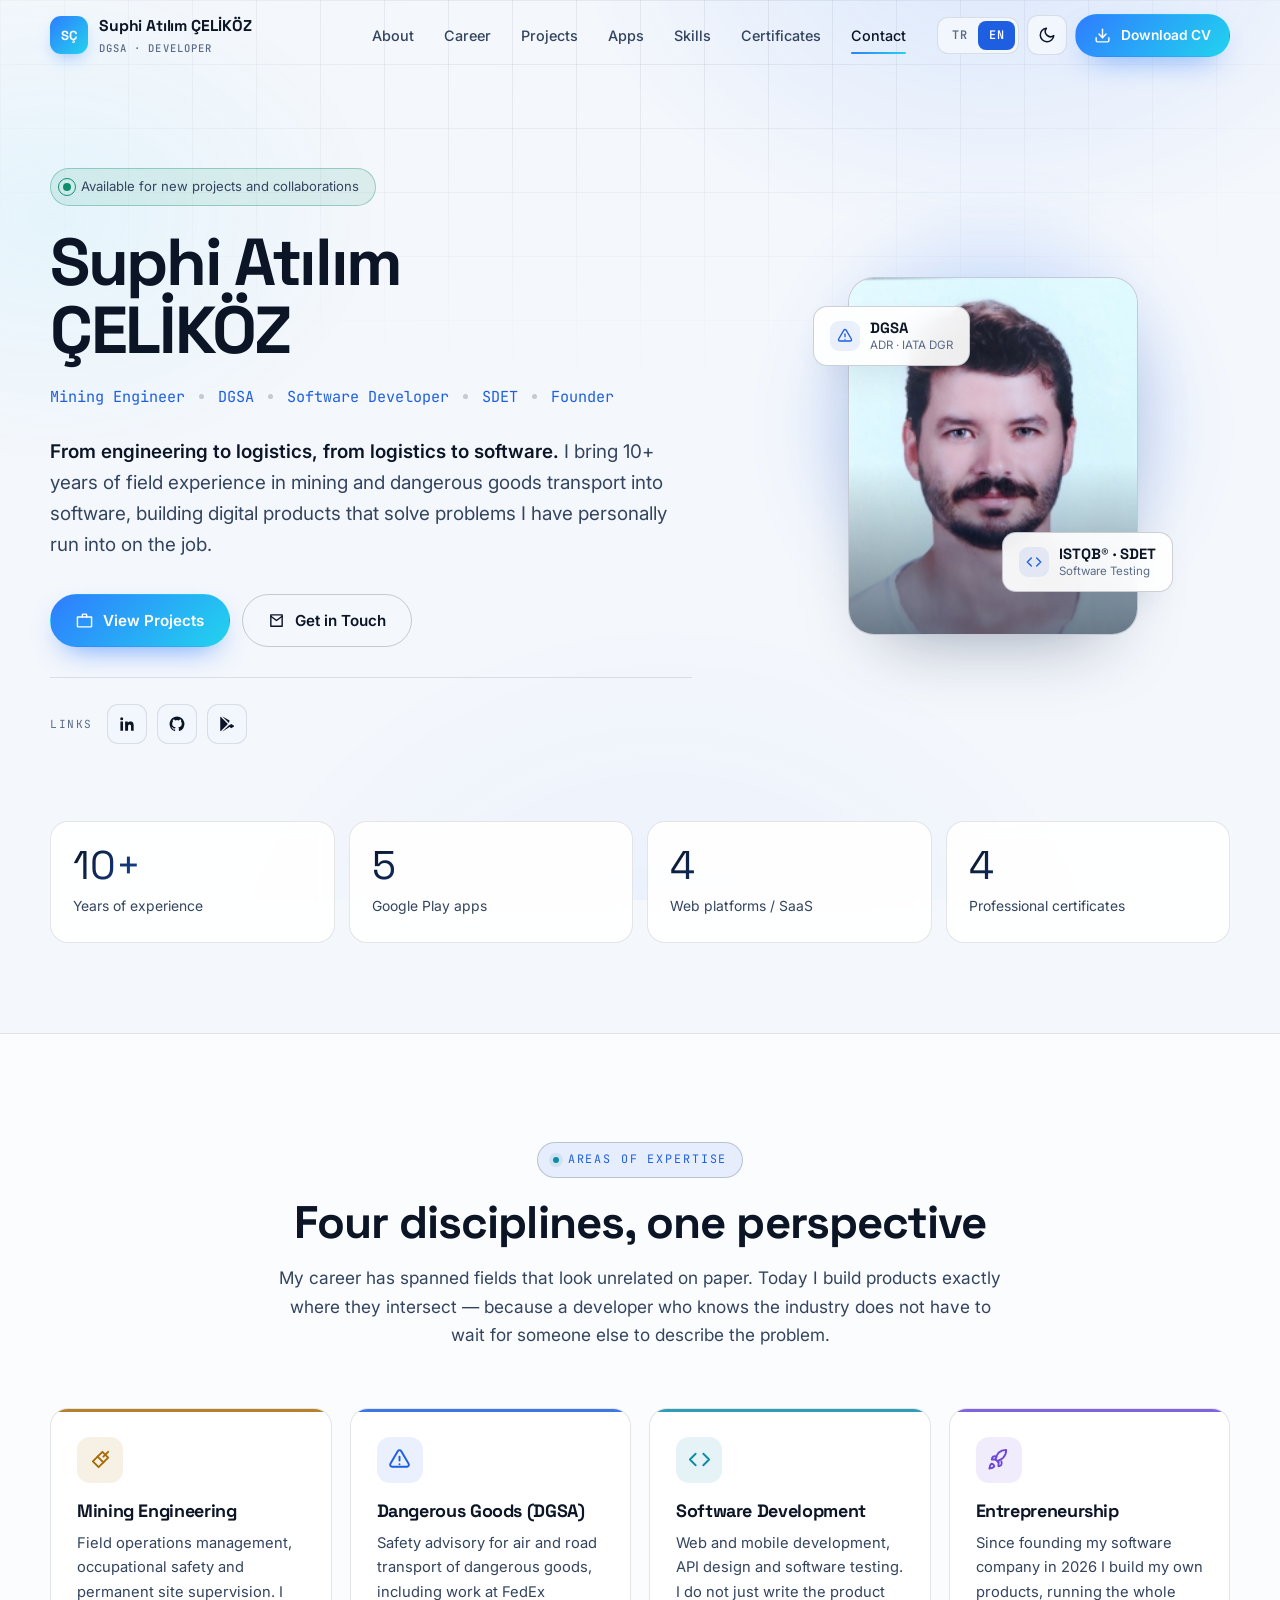
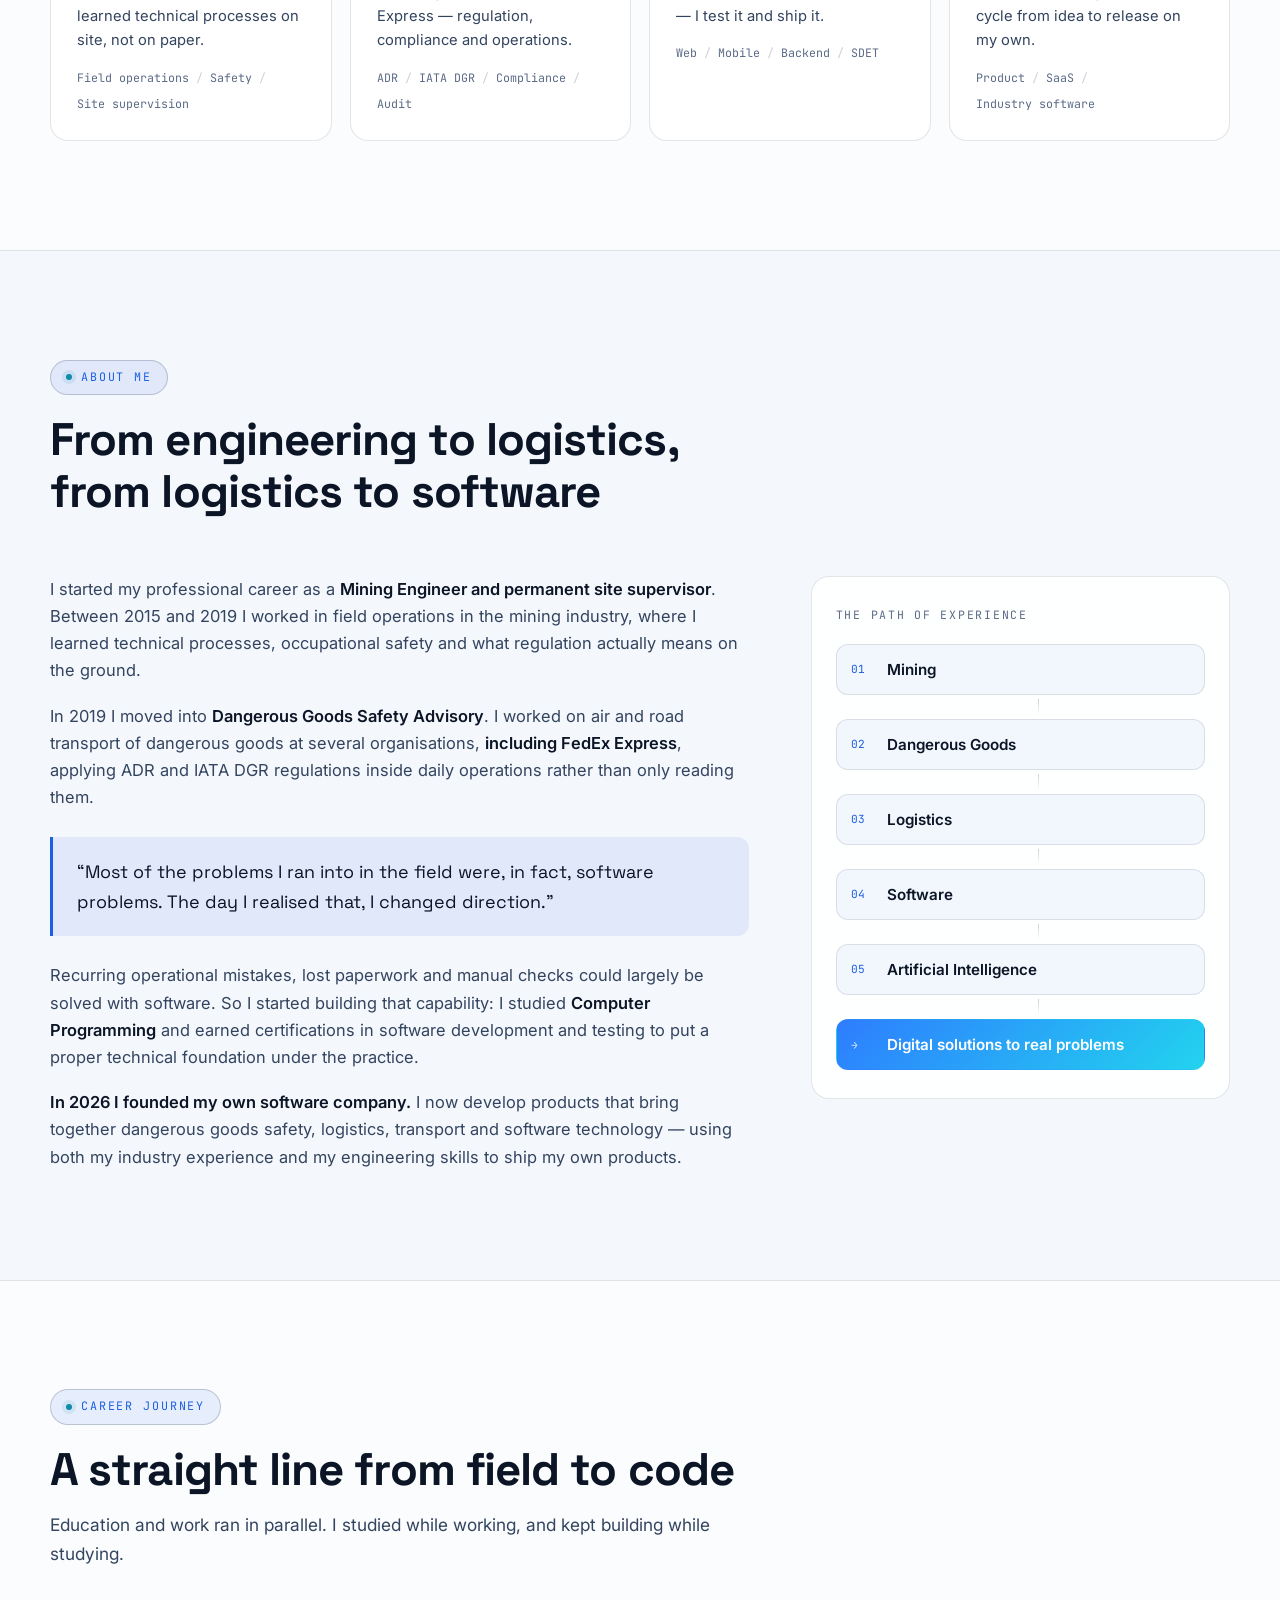
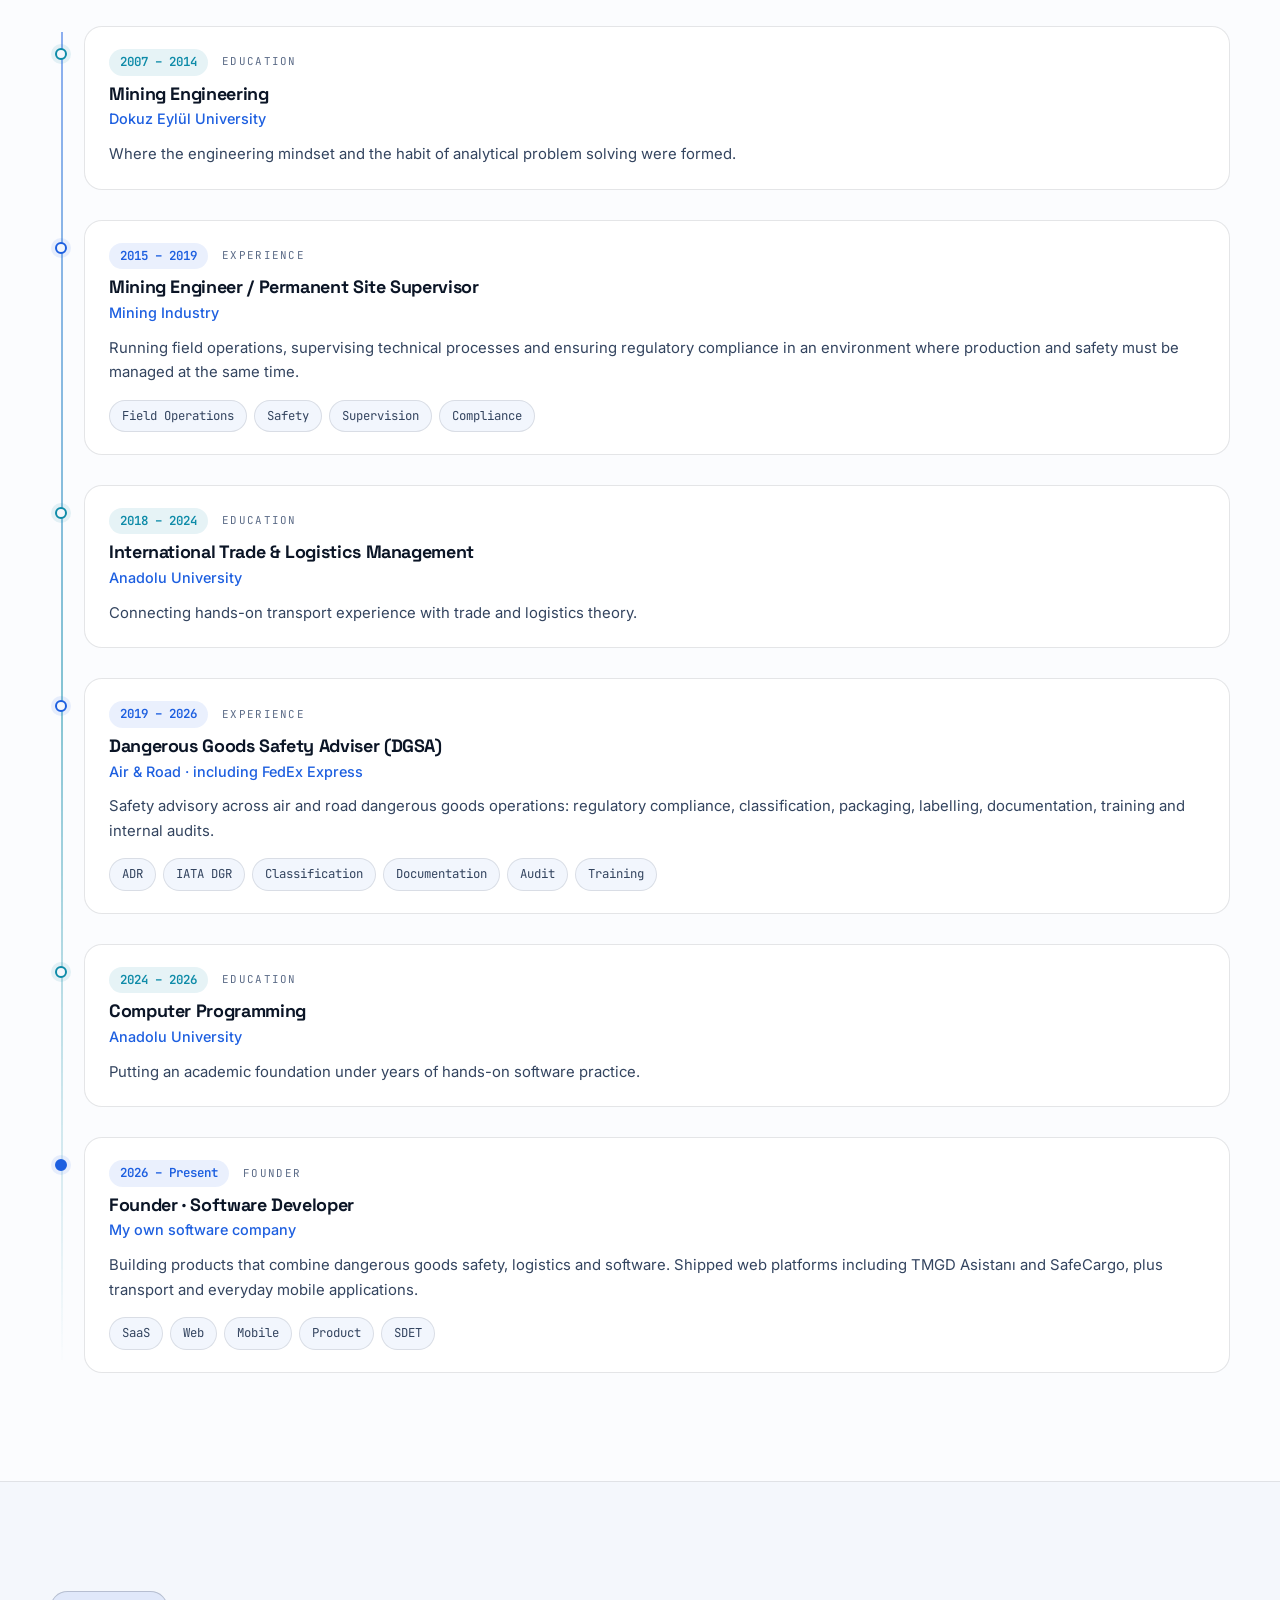
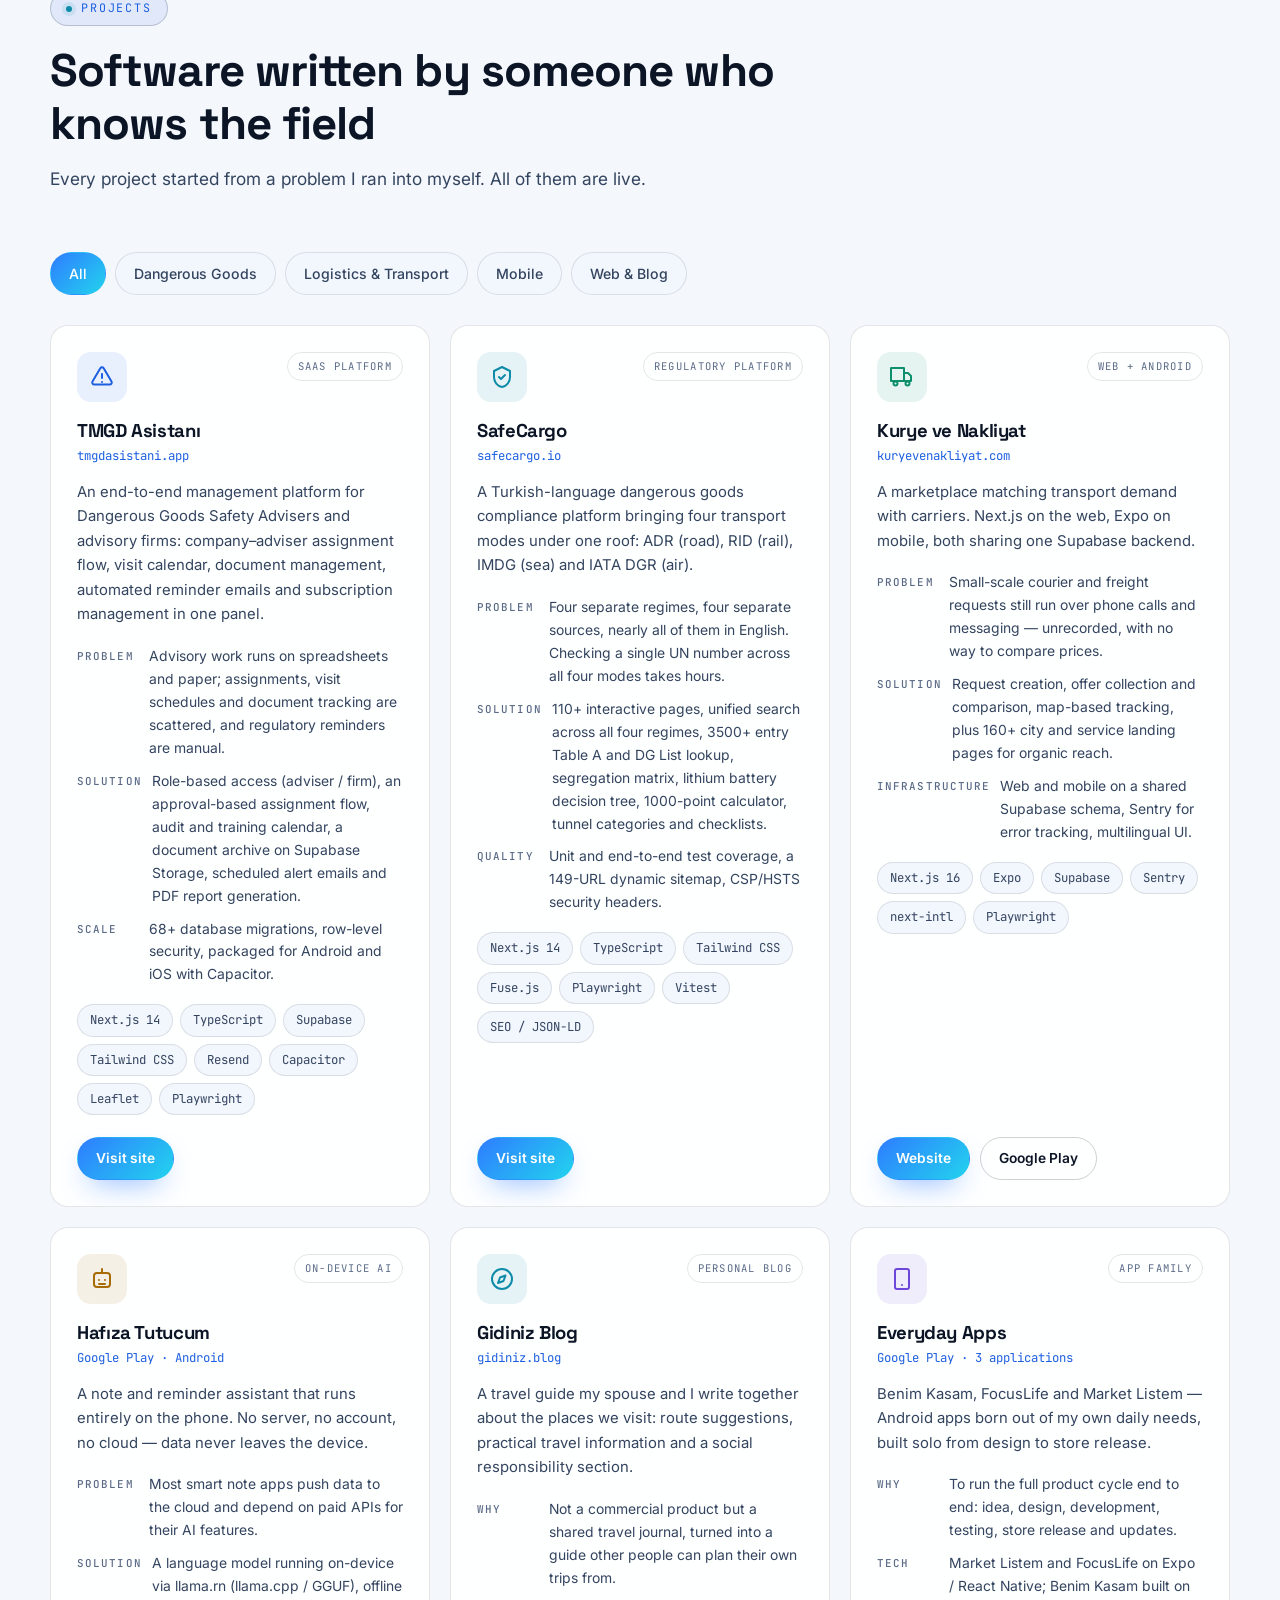
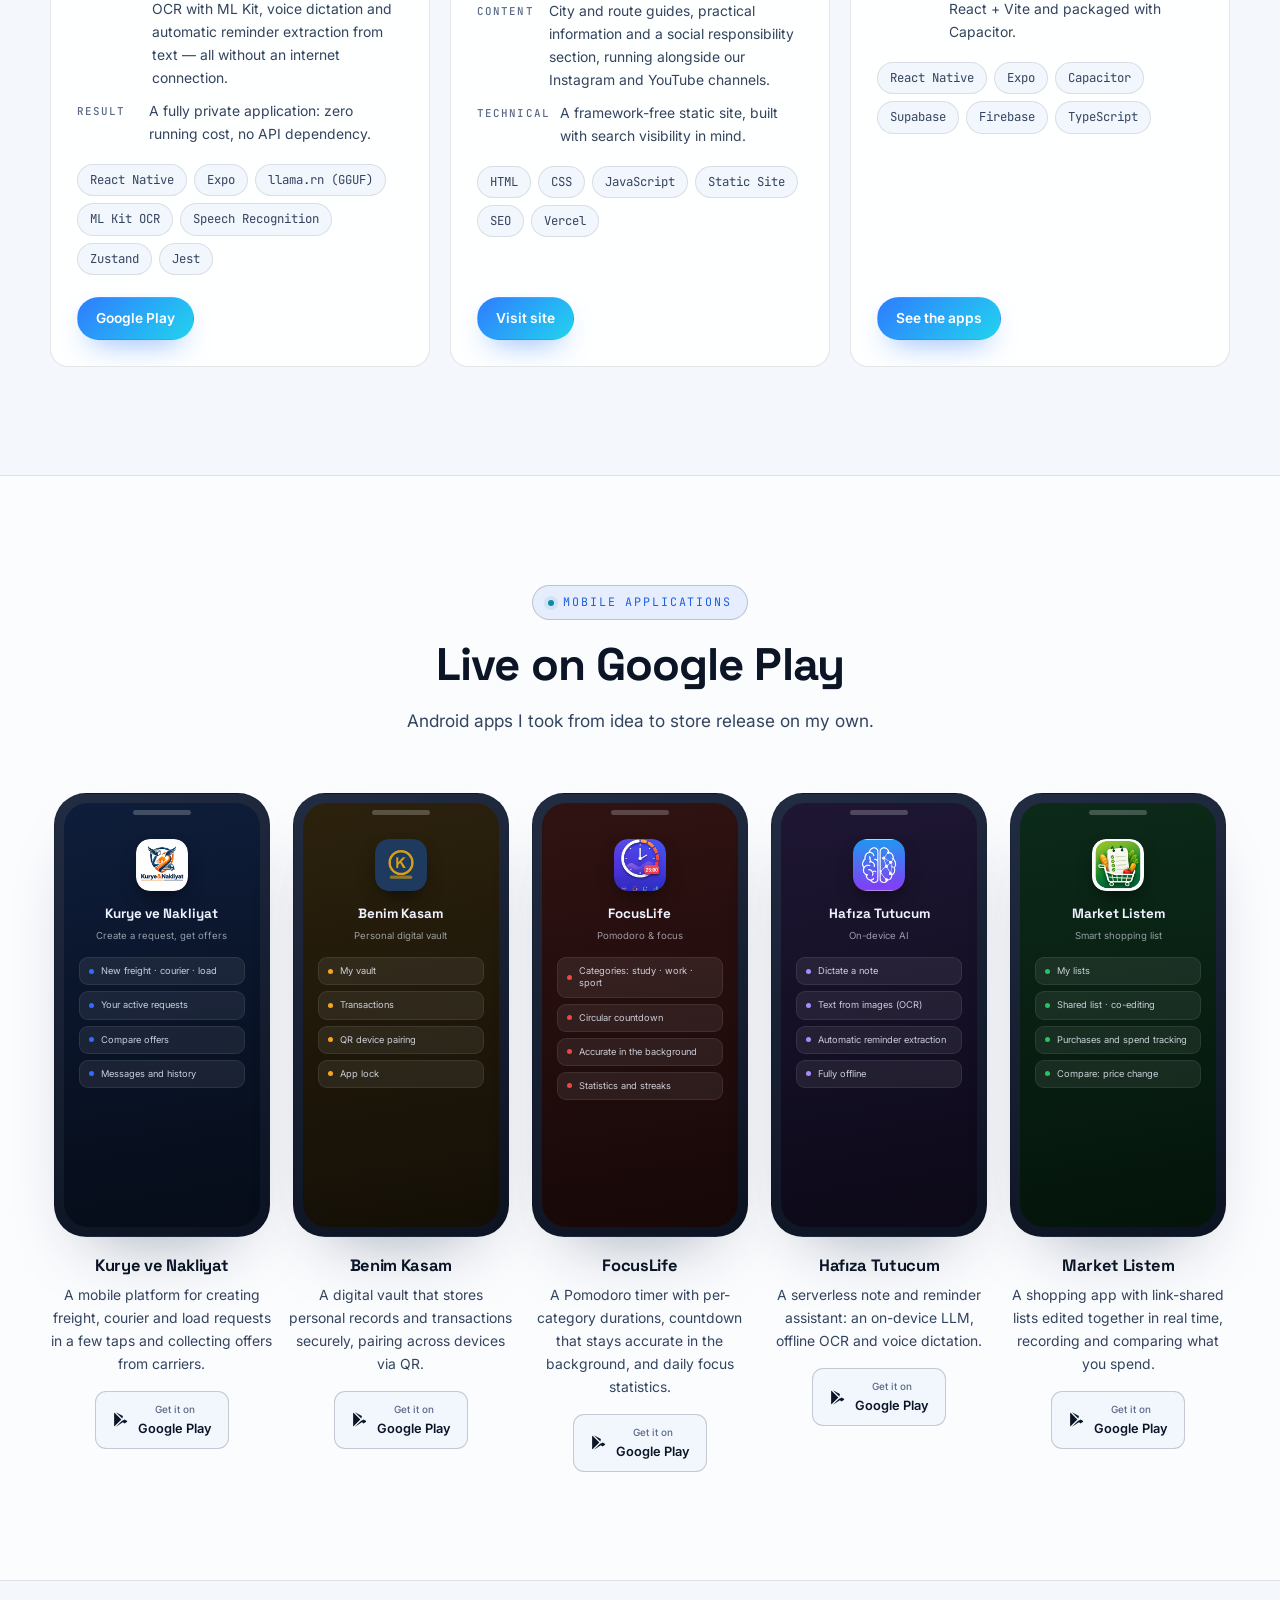
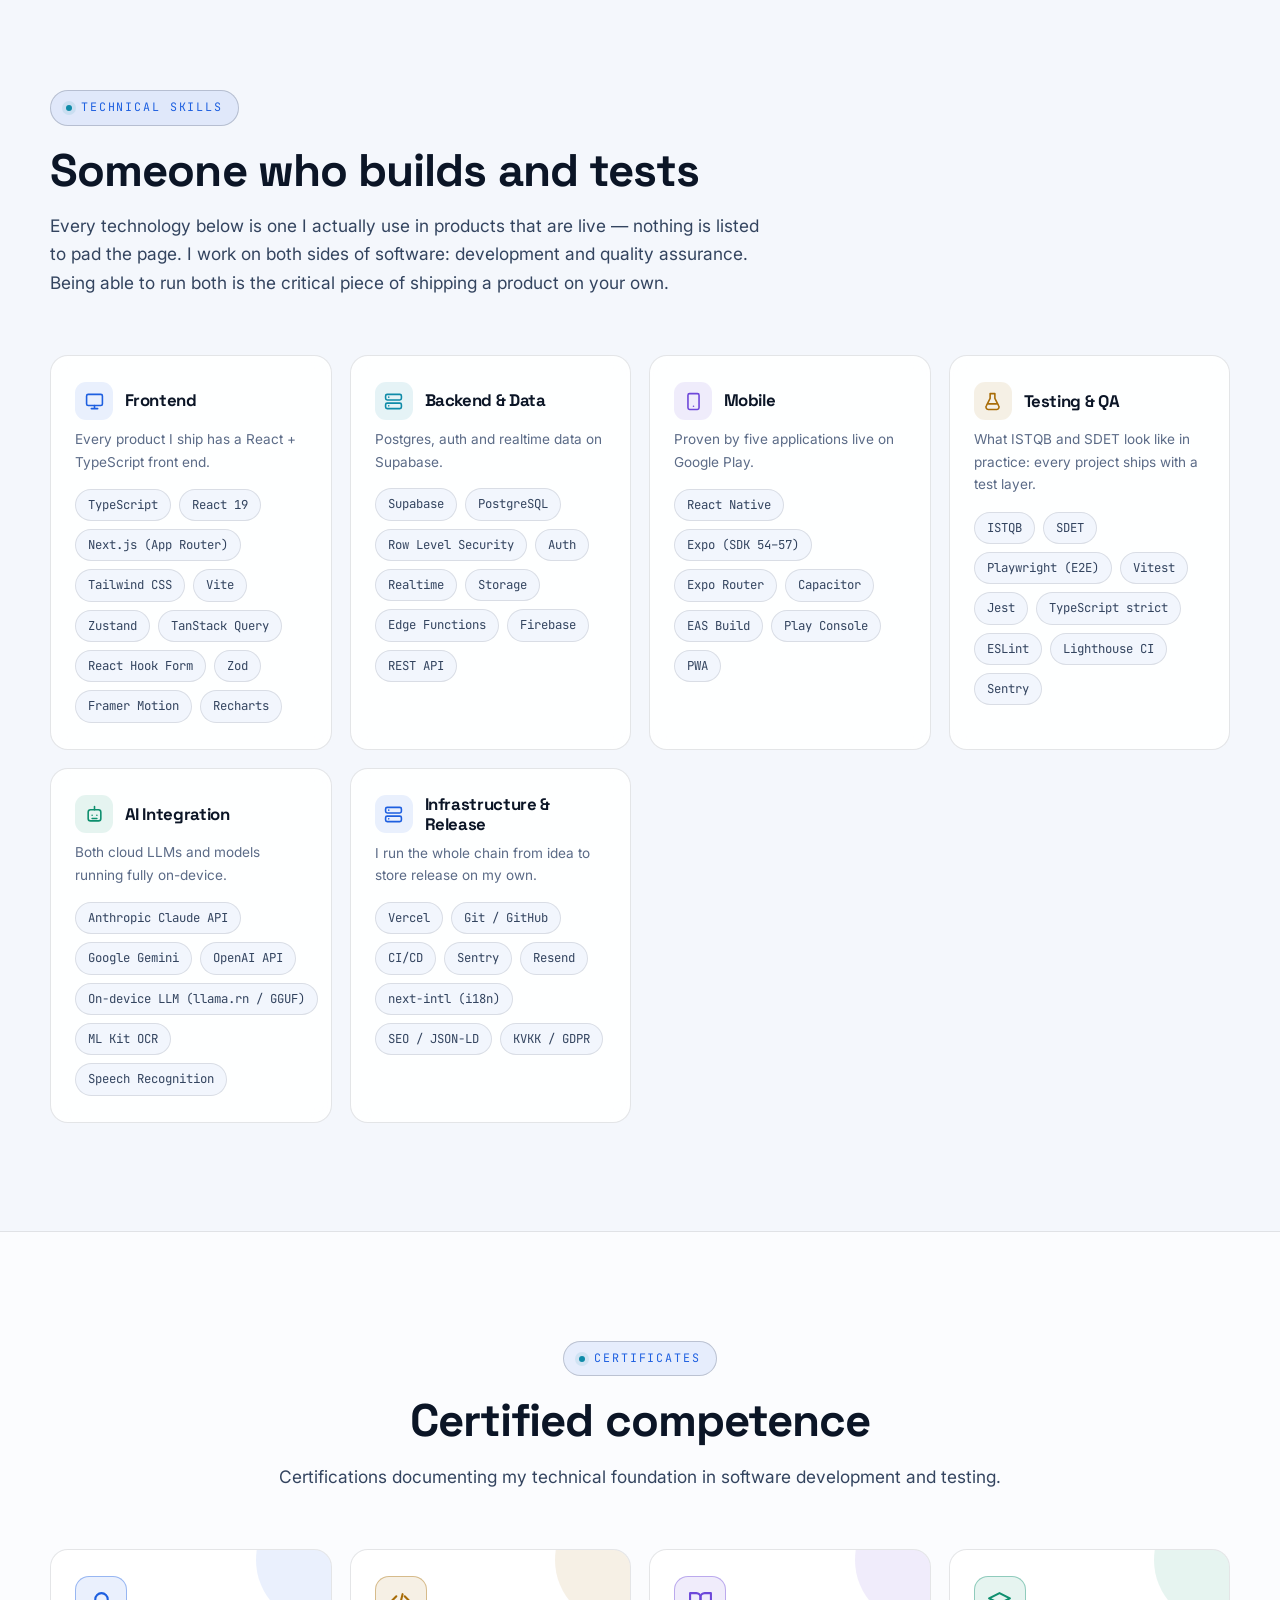
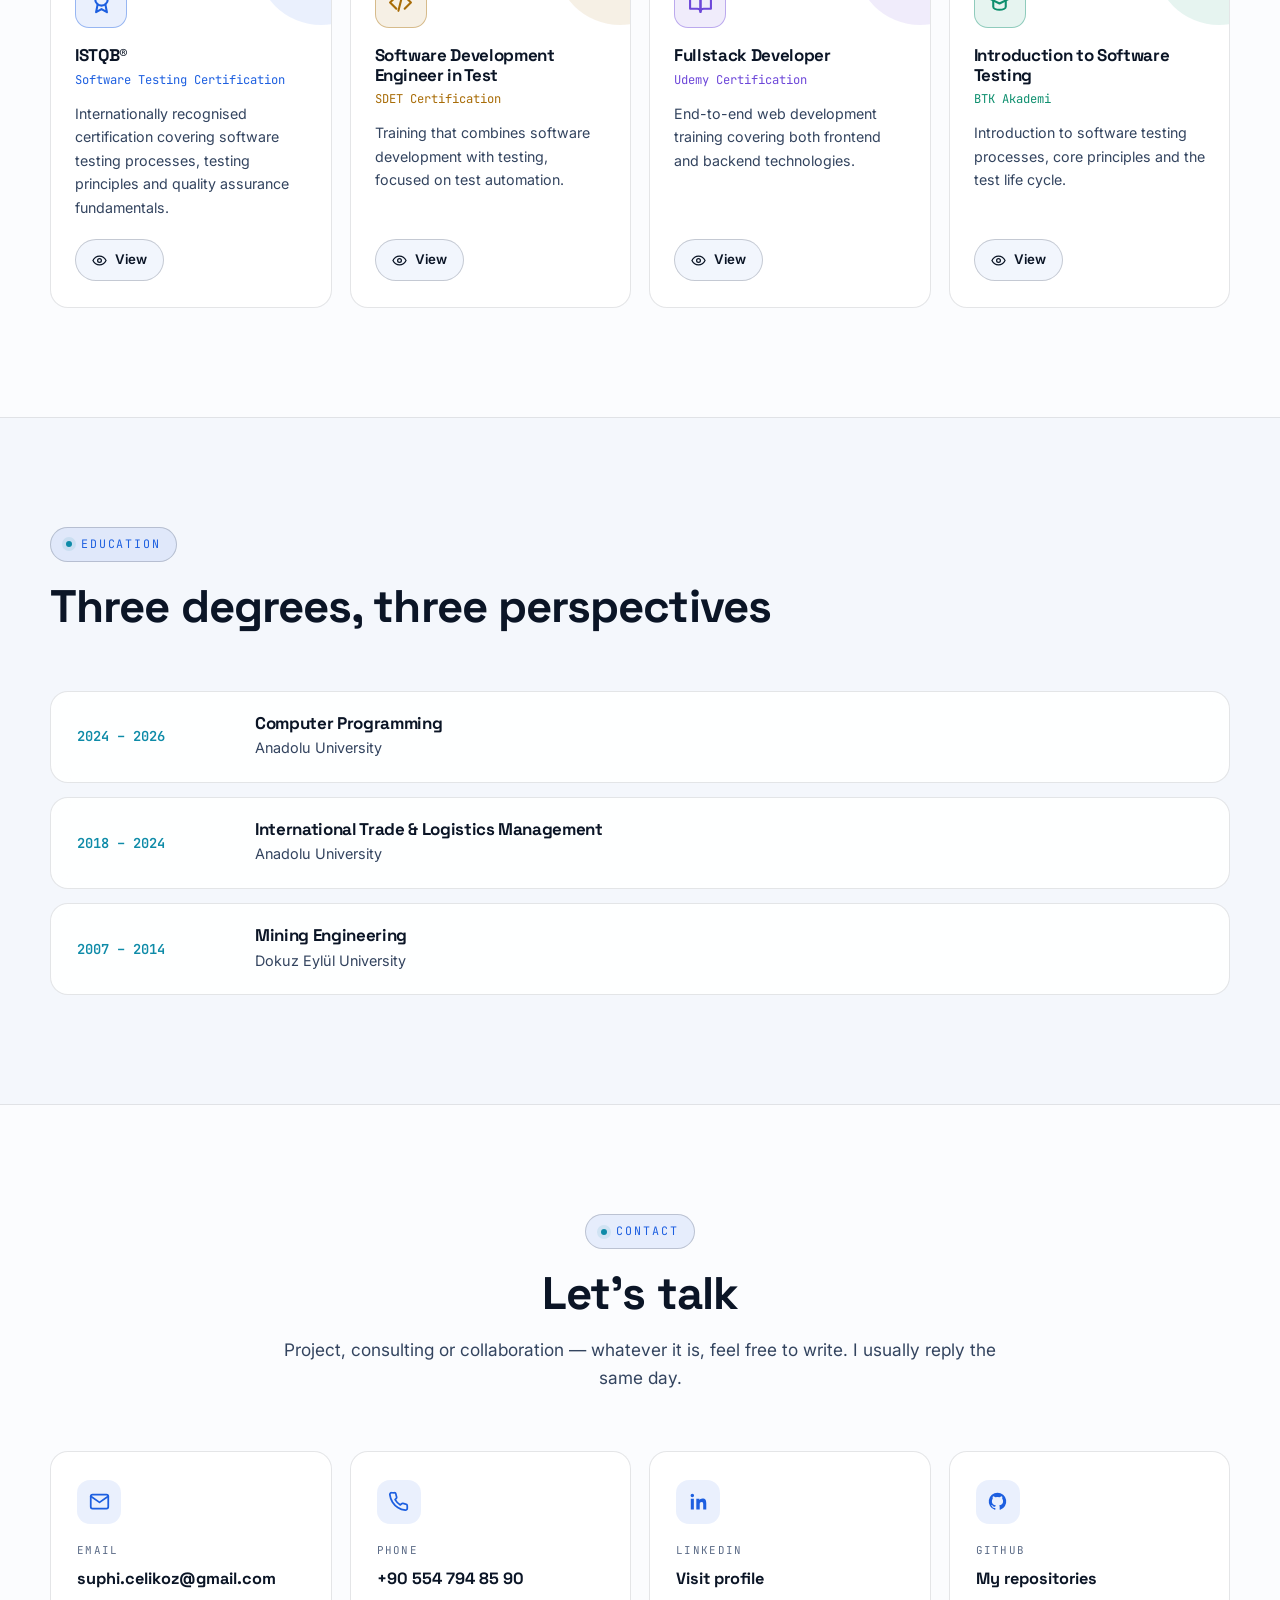
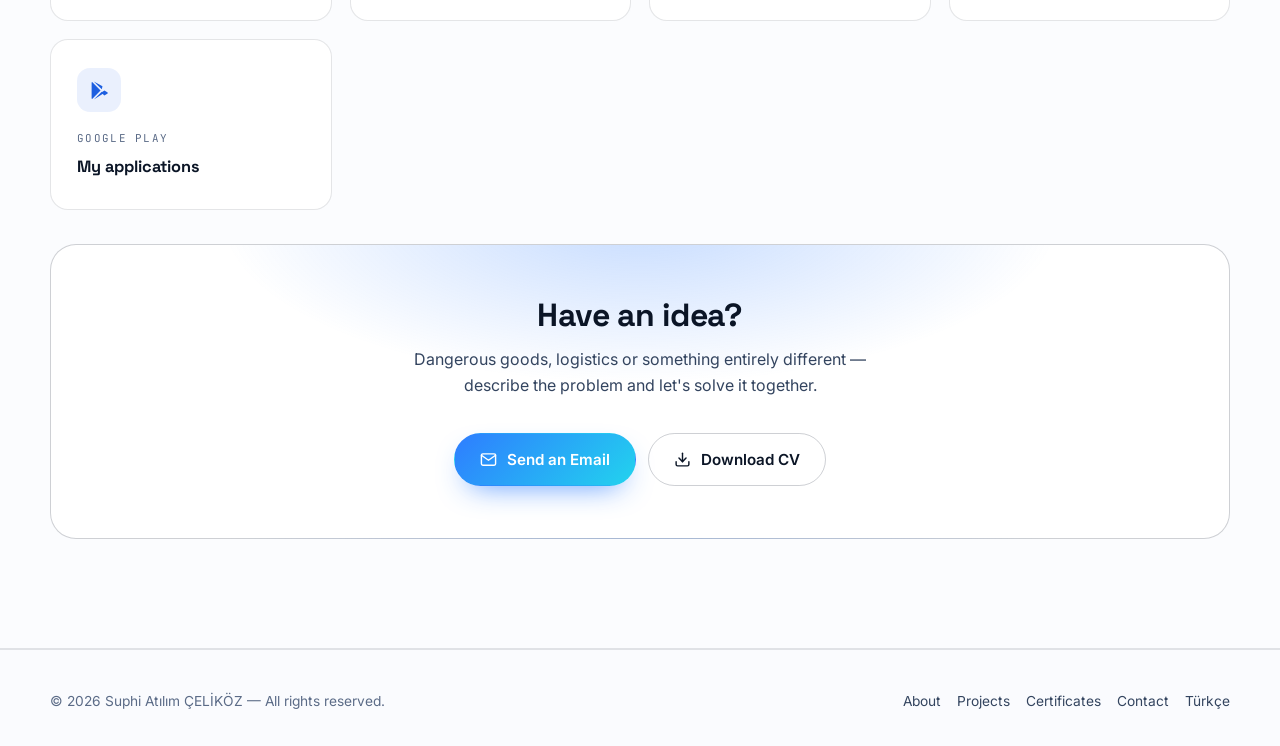
==== commit 2897dd64: "Yazdirmada dikey sayfa duzeni duzeltildi, monogram SAC -> SC 1) Yazdirma hatasi  A4 dikey kagit 794p" ====
--- a/en.html
+++ b/en.html
@@ -73,7 +73,7 @@
 <header class="header" id="header">
   <div class="header__inner">
     <a class="brand" href="#top" aria-label="Home">
-      <span class="brand__mark">SAÇ</span>
+      <span class="brand__mark">SÇ</span>
       <span>
         <span class="brand__name">Suphi Atılım ÇELİKÖZ</span>
         <span class="brand__role">DGSA · Developer</span>
@@ -175,7 +175,7 @@
         <span class="hero__photo-glow" aria-hidden="true"></span>
         <div class="hero__photo-frame">
           <img src="assets/img/suphifoto.png" alt="Portrait of Suphi Atılım ÇELİKÖZ" width="600" height="740"
-               onerror="this.outerHTML='&lt;div class=&quot;hero__photo-fallback&quot;&gt;SAÇ&lt;/div&gt;'">
+               onerror="this.outerHTML='&lt;div class=&quot;hero__photo-fallback&quot;&gt;SÇ&lt;/div&gt;'">
         </div>
         <div class="hero__badge hero__badge--tl">
           <i><svg viewBox="0 0 24 24" fill="none" stroke="currentColor" stroke-width="2" stroke-linecap="round" stroke-linejoin="round"><path d="M10.3 3.2 2.5 16.5a2 2 0 0 0 1.7 3h15.6a2 2 0 0 0 1.7-3L13.7 3.2a2 2 0 0 0-3.4 0z"/><path d="M12 9v4M12 17h.01"/></svg></i>
--- a/assets/css/style.css
+++ b/assets/css/style.css
@@ -542,7 +542,9 @@
 }
 
 /* Fotograf */
-.hero__photo { position: relative; justify-self: center; width: min(100%, 380px); }
+/* 290px: portre 215x265 px oldugundan daha genis gosterimde yumusak duruyordu.
+   Daha yuksek cozunurluklu bir dosya konursa 380px'e geri cikarilabilir. */
+.hero__photo { position: relative; justify-self: center; width: min(100%, 290px); }
 .hero__photo-frame {
   position: relative;
   border-radius: var(--radius-lg);
@@ -641,7 +643,7 @@
 
 @media (max-width: 900px) {
   .hero__grid { grid-template-columns: 1fr; }
-  .hero__photo { order: -1; width: min(100%, 300px); }
+  .hero__photo { order: -1; width: min(100%, 250px); }
   .hero__badge--tl { left: -8%; }
   .hero__badge--br { right: -8%; }
   .stats { grid-template-columns: repeat(2, minmax(0, 1fr)); }
@@ -1301,8 +1303,14 @@
   .section { padding: 14pt 0; break-inside: avoid; }
   .section--alt { background: none; border: none; }
   .hero { padding: 0 0 12pt; }
-  .hero__grid { grid-template-columns: 1fr 150px; gap: 18pt; }
-  .hero__photo { width: 150px; }
+  /* A4 dikey kagit 794px genisligindedir, yani "max-width: 900px" mobil
+     sorgusu yazdirmada da eslesir. O blok fotografa "order: -1" veriyor;
+     burada sifirlanmazsa fotograf genis 1fr sutununa, metin de dar 150px
+     sutununa duser ve metin kelime kelime sarar. A4 yatayda (1123px)
+     sorgu eslesmedigi icin sorun yalnizca dikeyde gorunurdu. */
+  .hero__grid { grid-template-columns: 1fr 150px; gap: 18pt; align-items: start; }
+  .hero__intro { order: 0; }
+  .hero__photo { order: 0; width: 150px; }
   .hero__photo-frame { box-shadow: none; border: 1px solid #ccc; }
   .hero__title { font-size: 24pt; }
   .card, .project, .tl-card, .cert, .domain, .edu-item, .skillset, .contact-card {
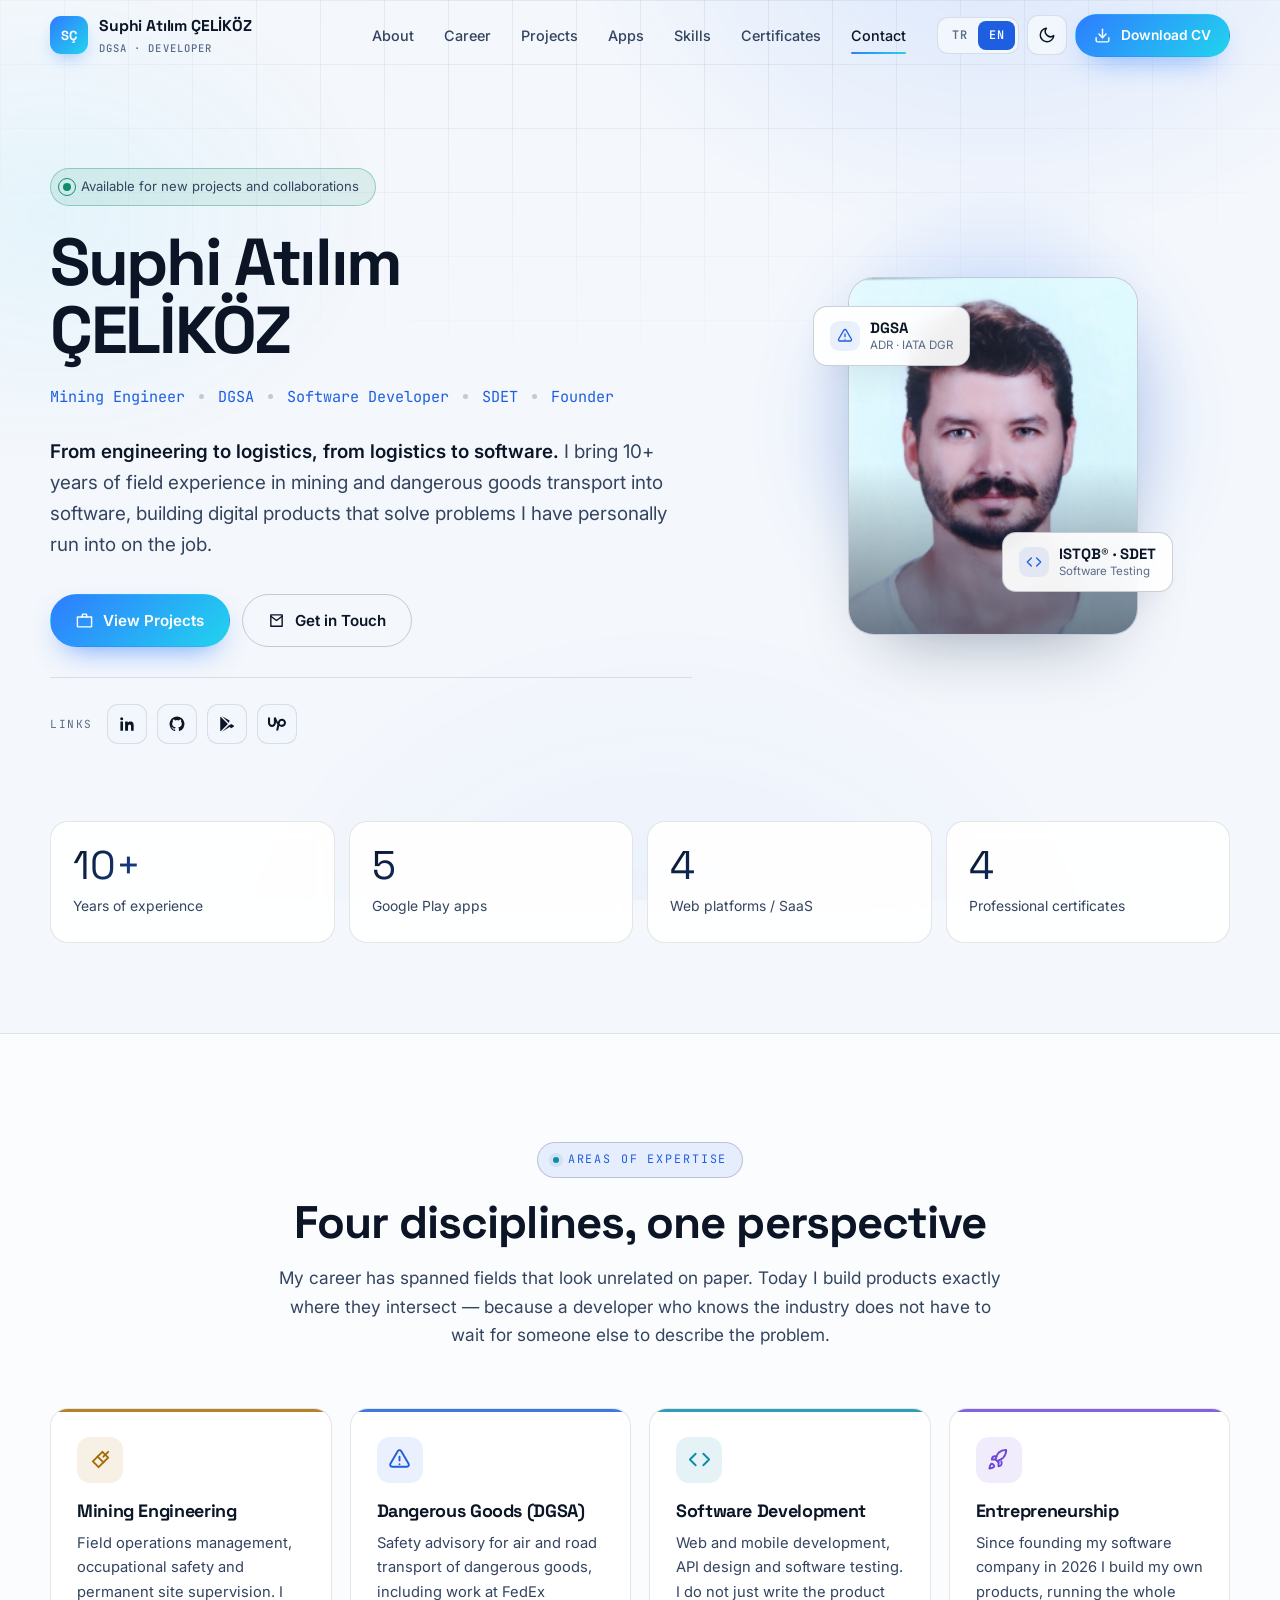
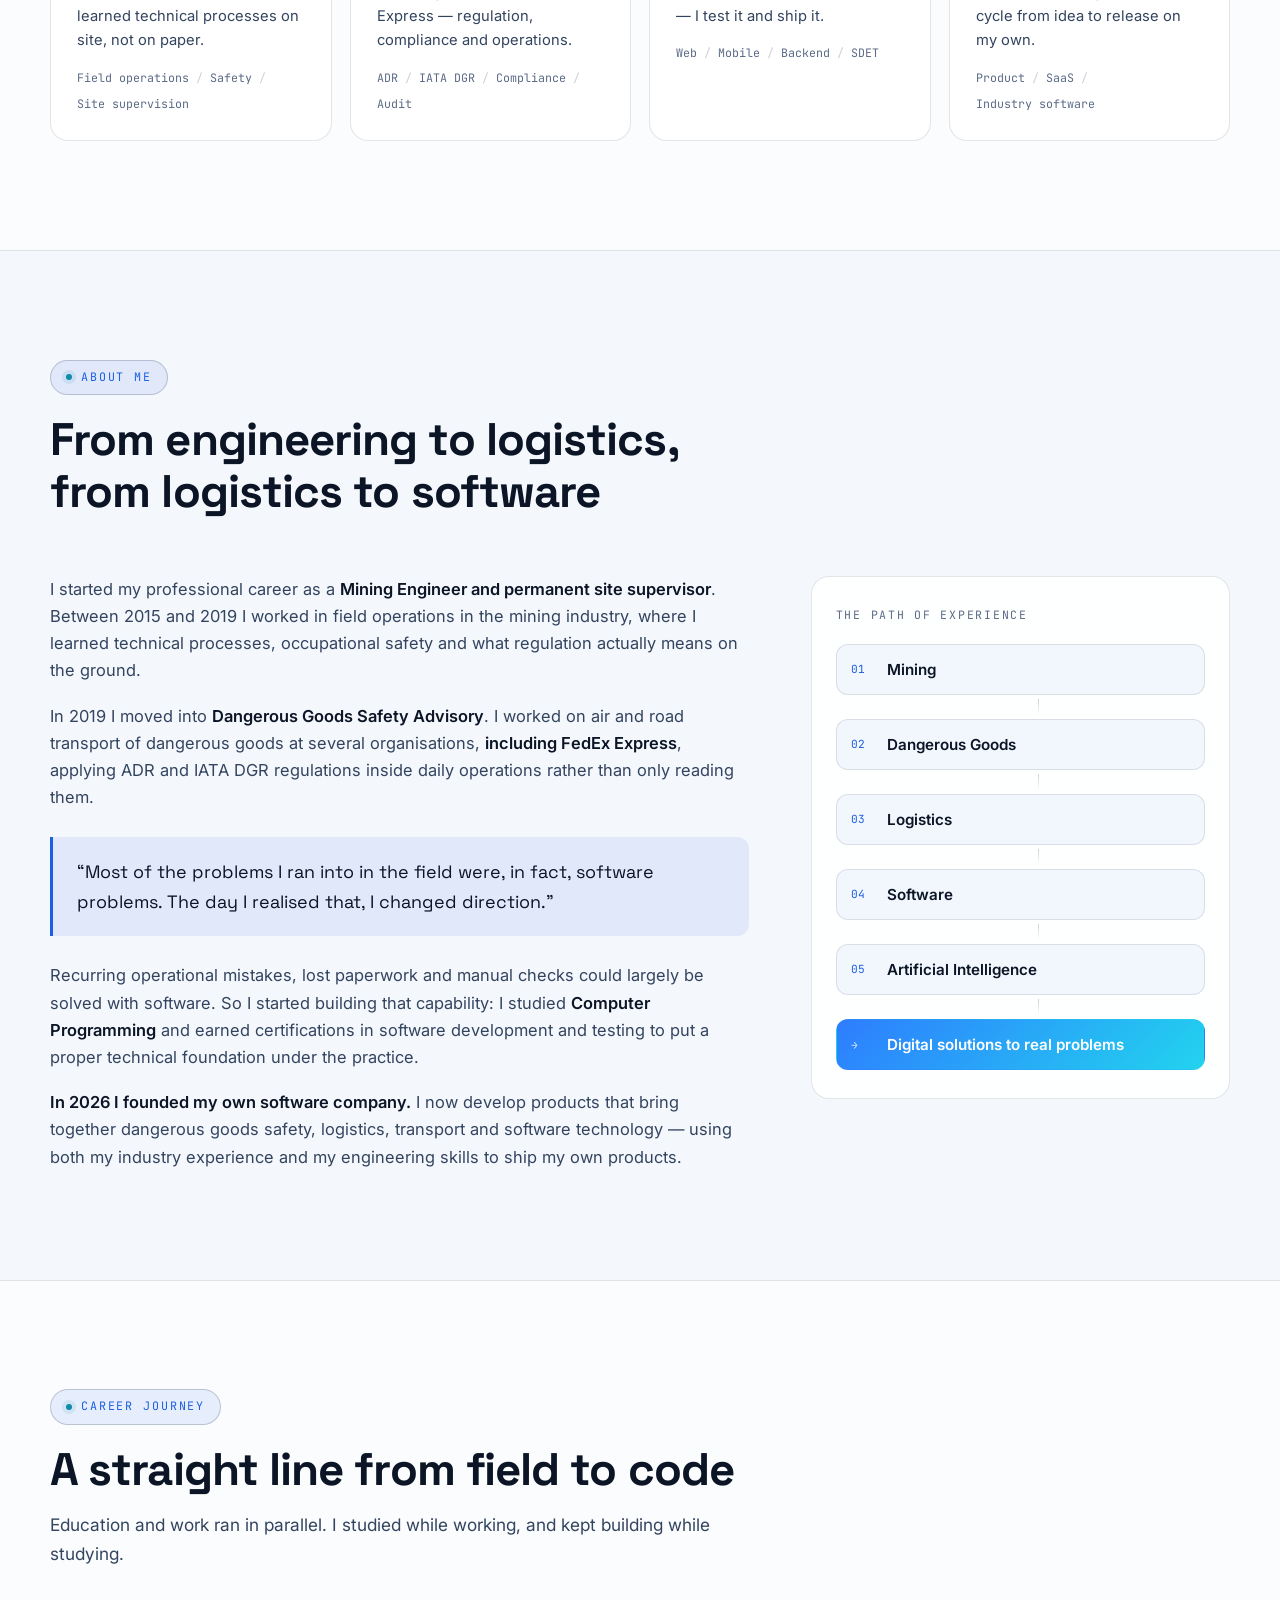
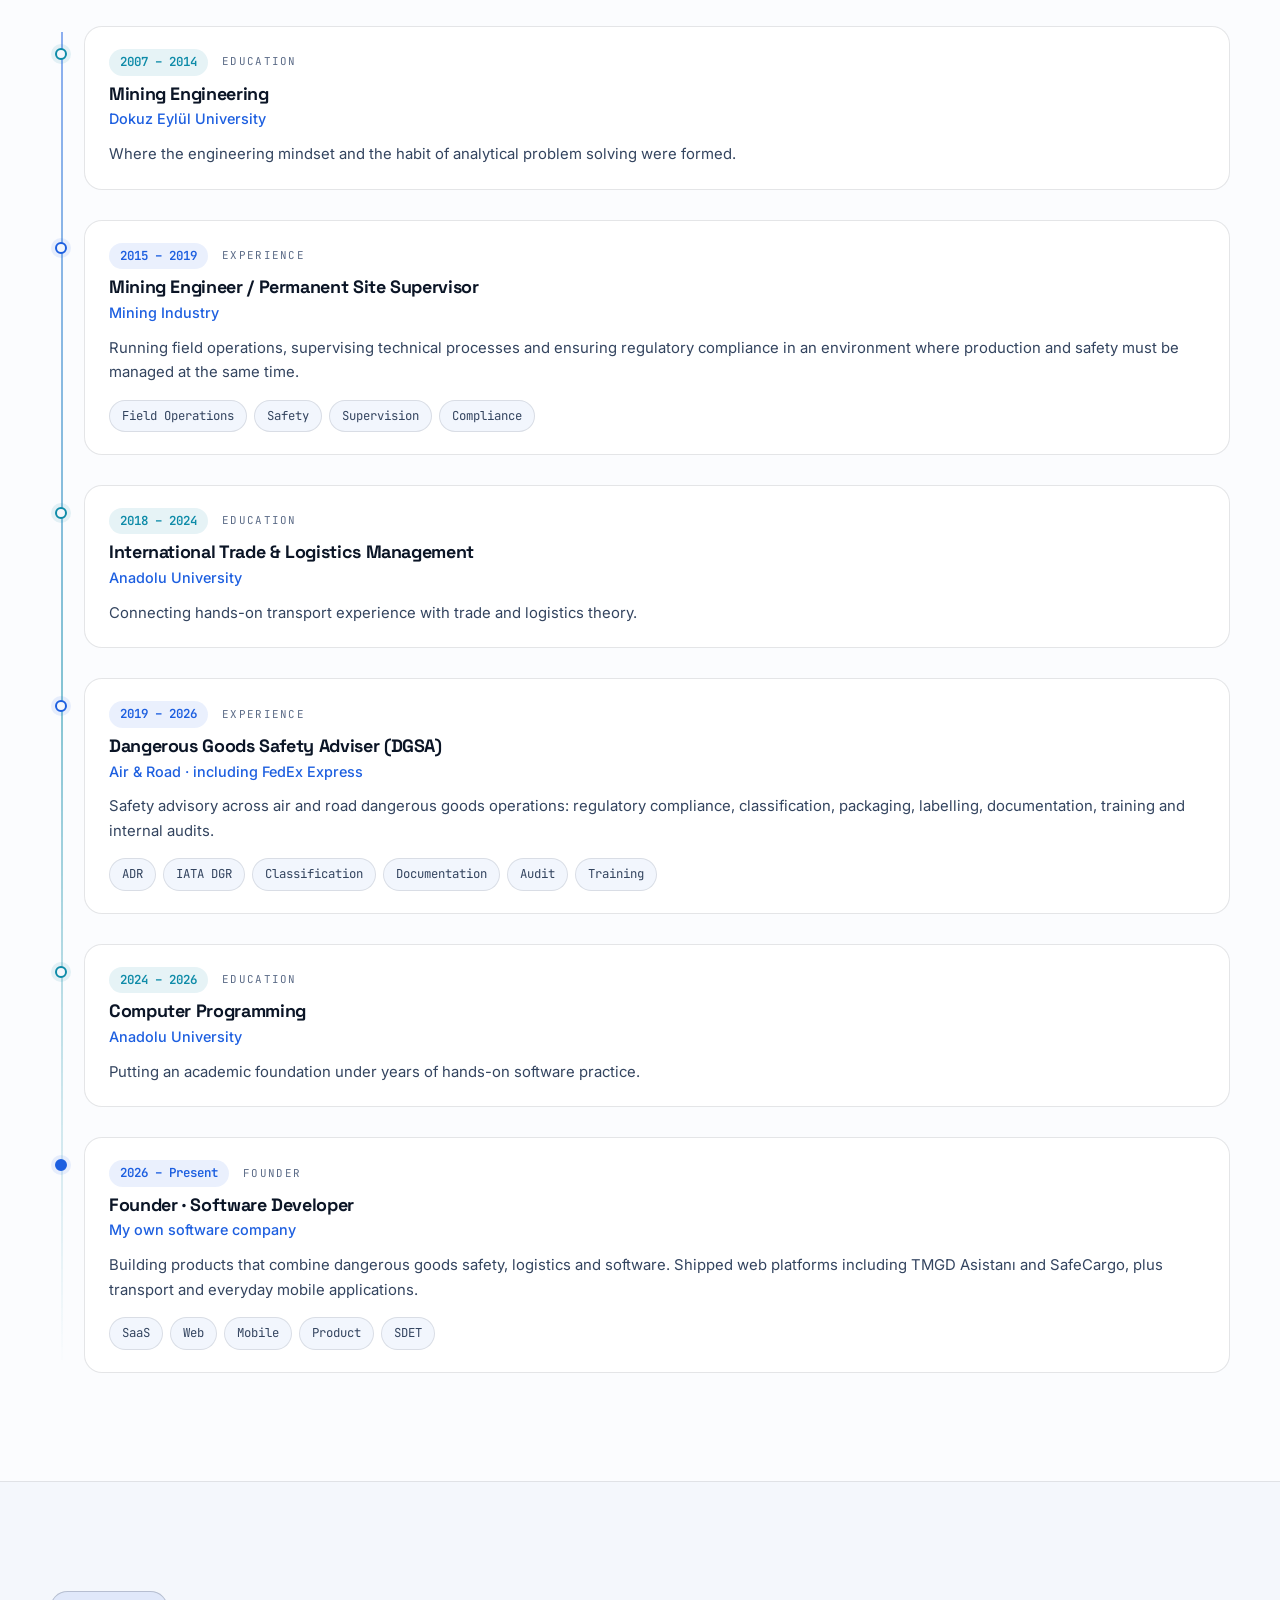
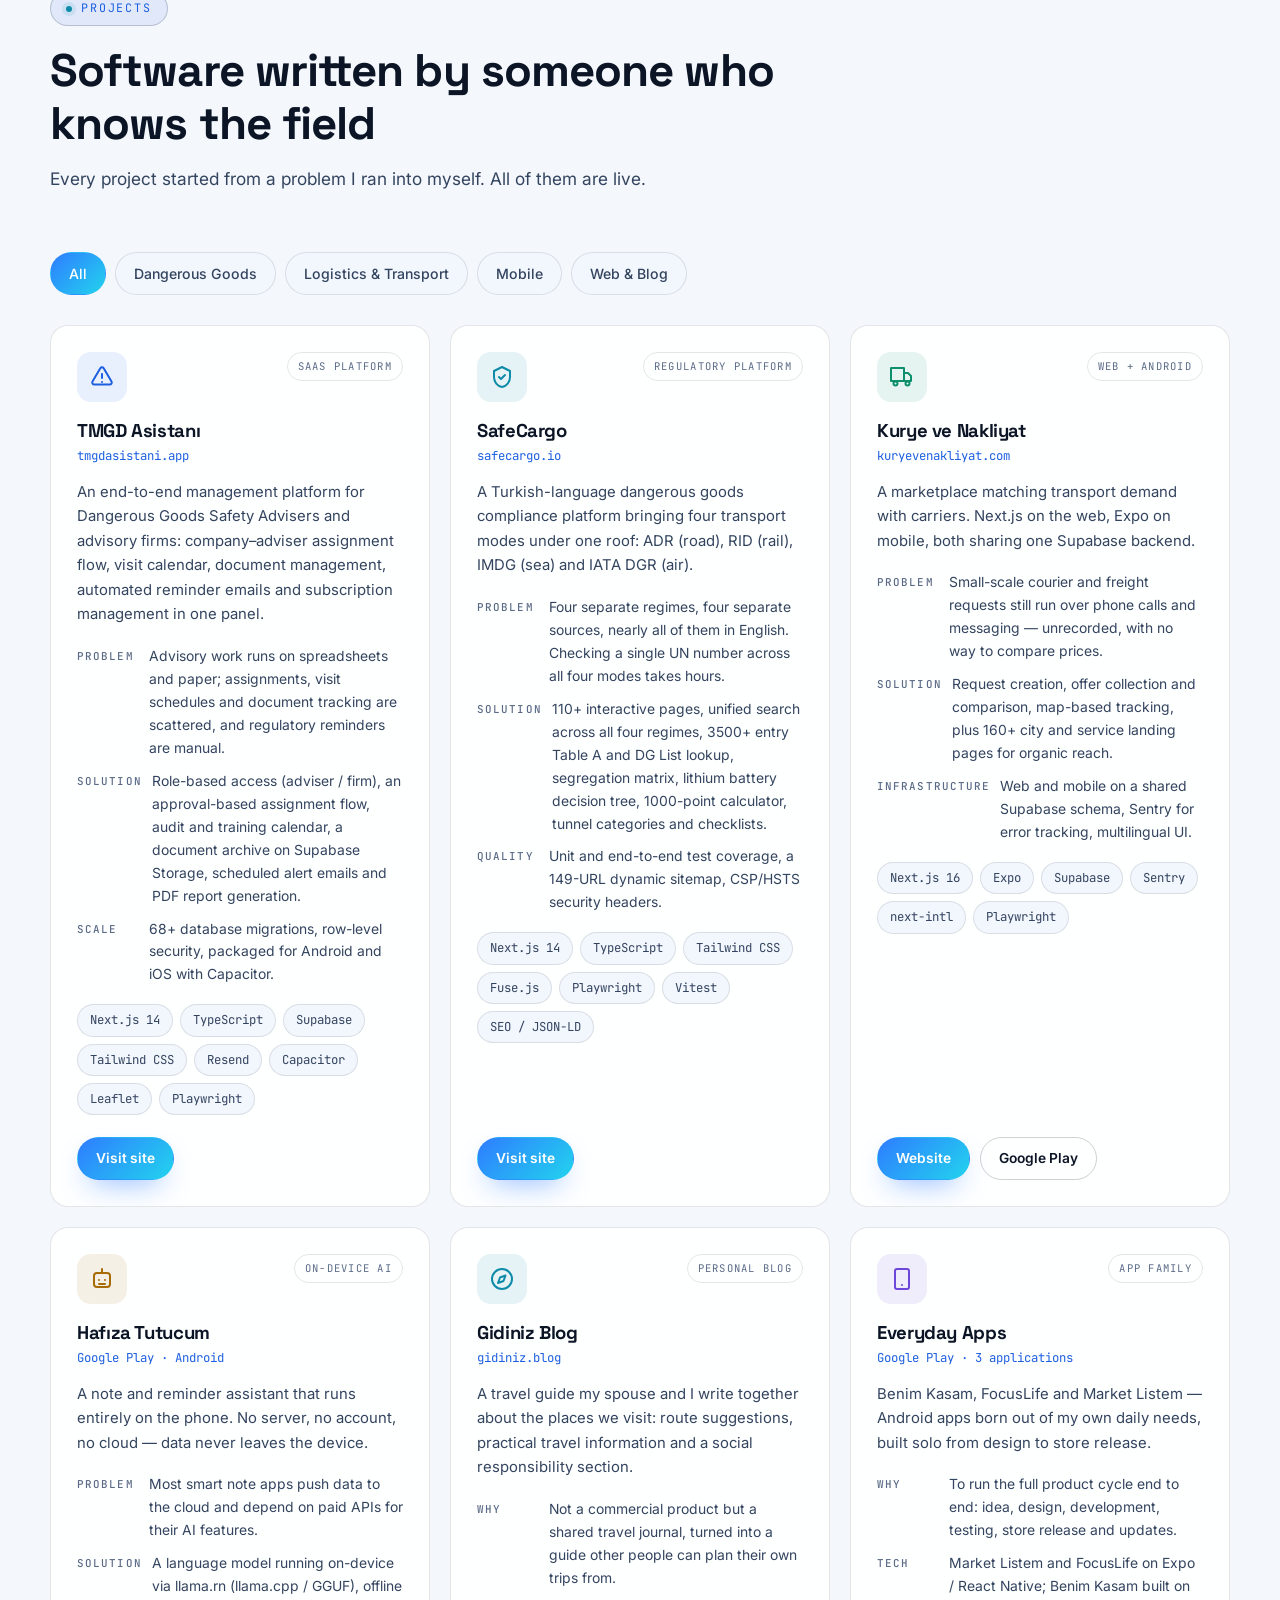
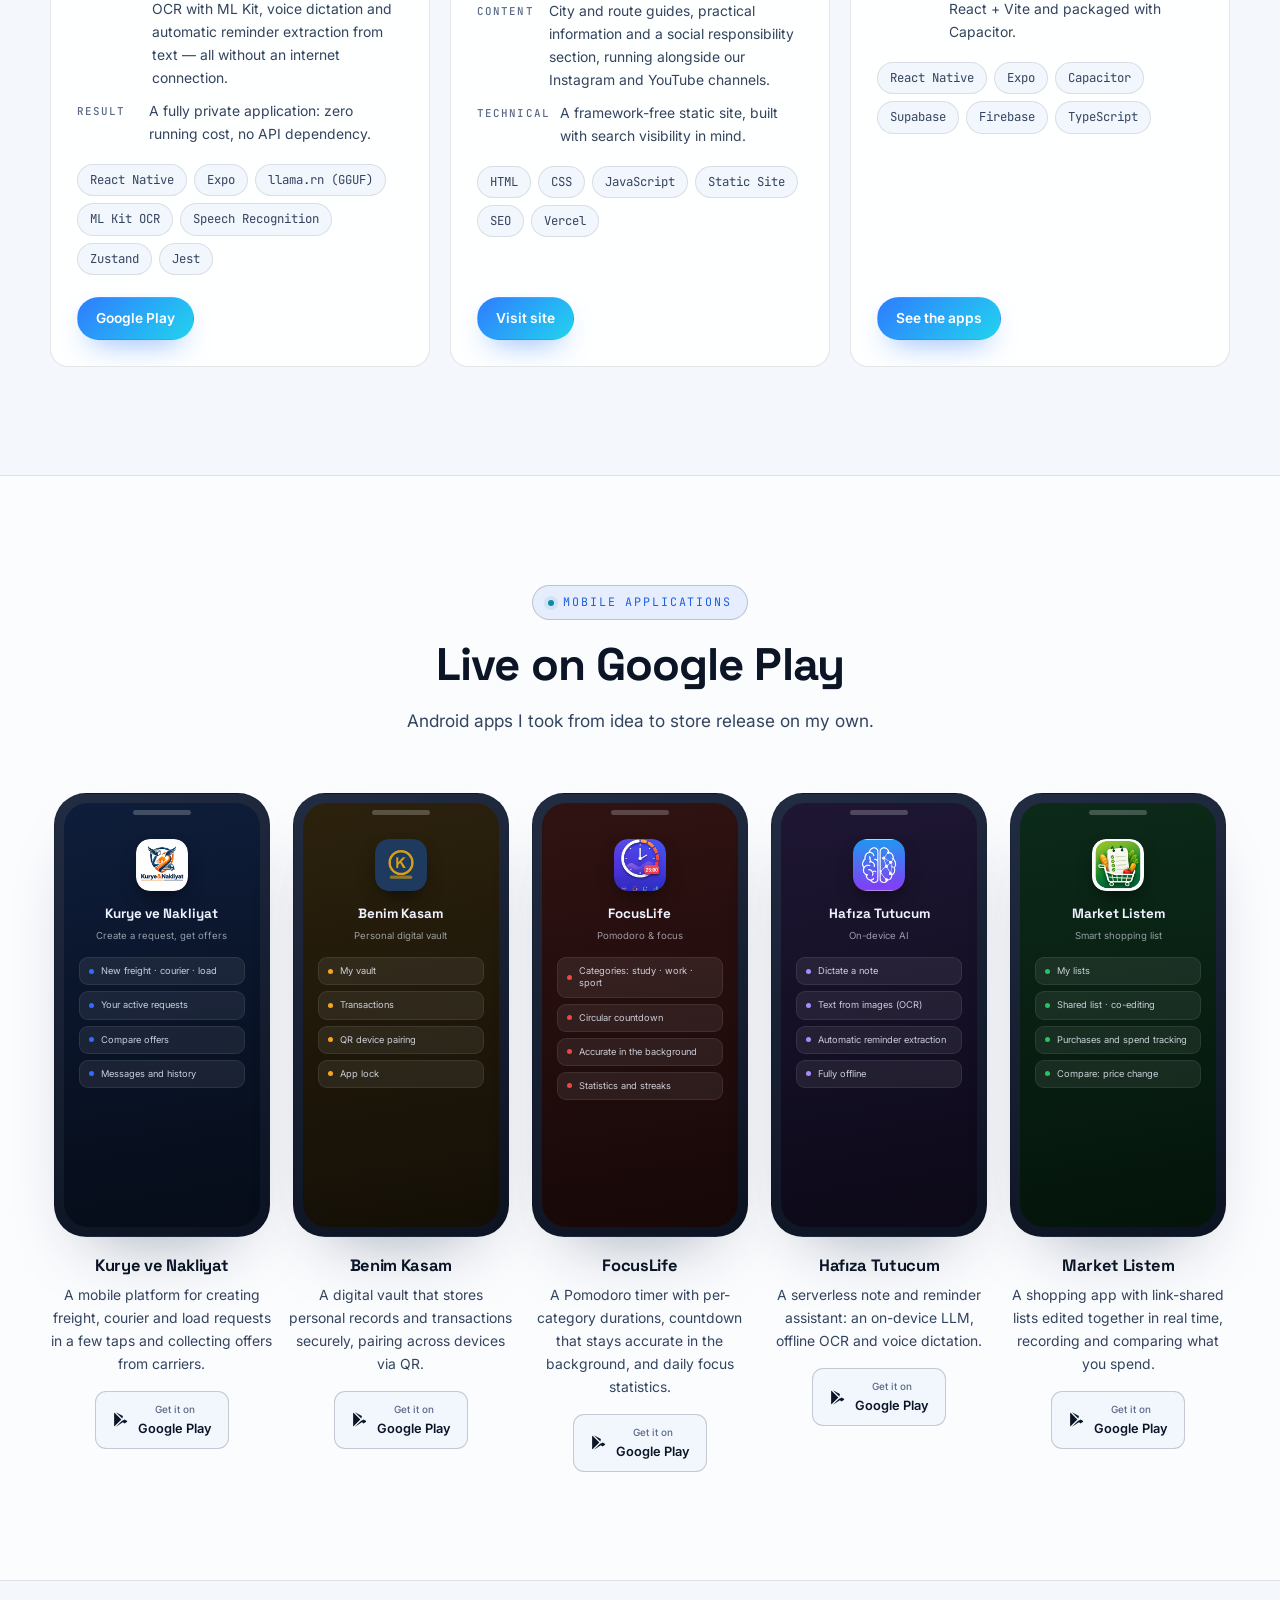
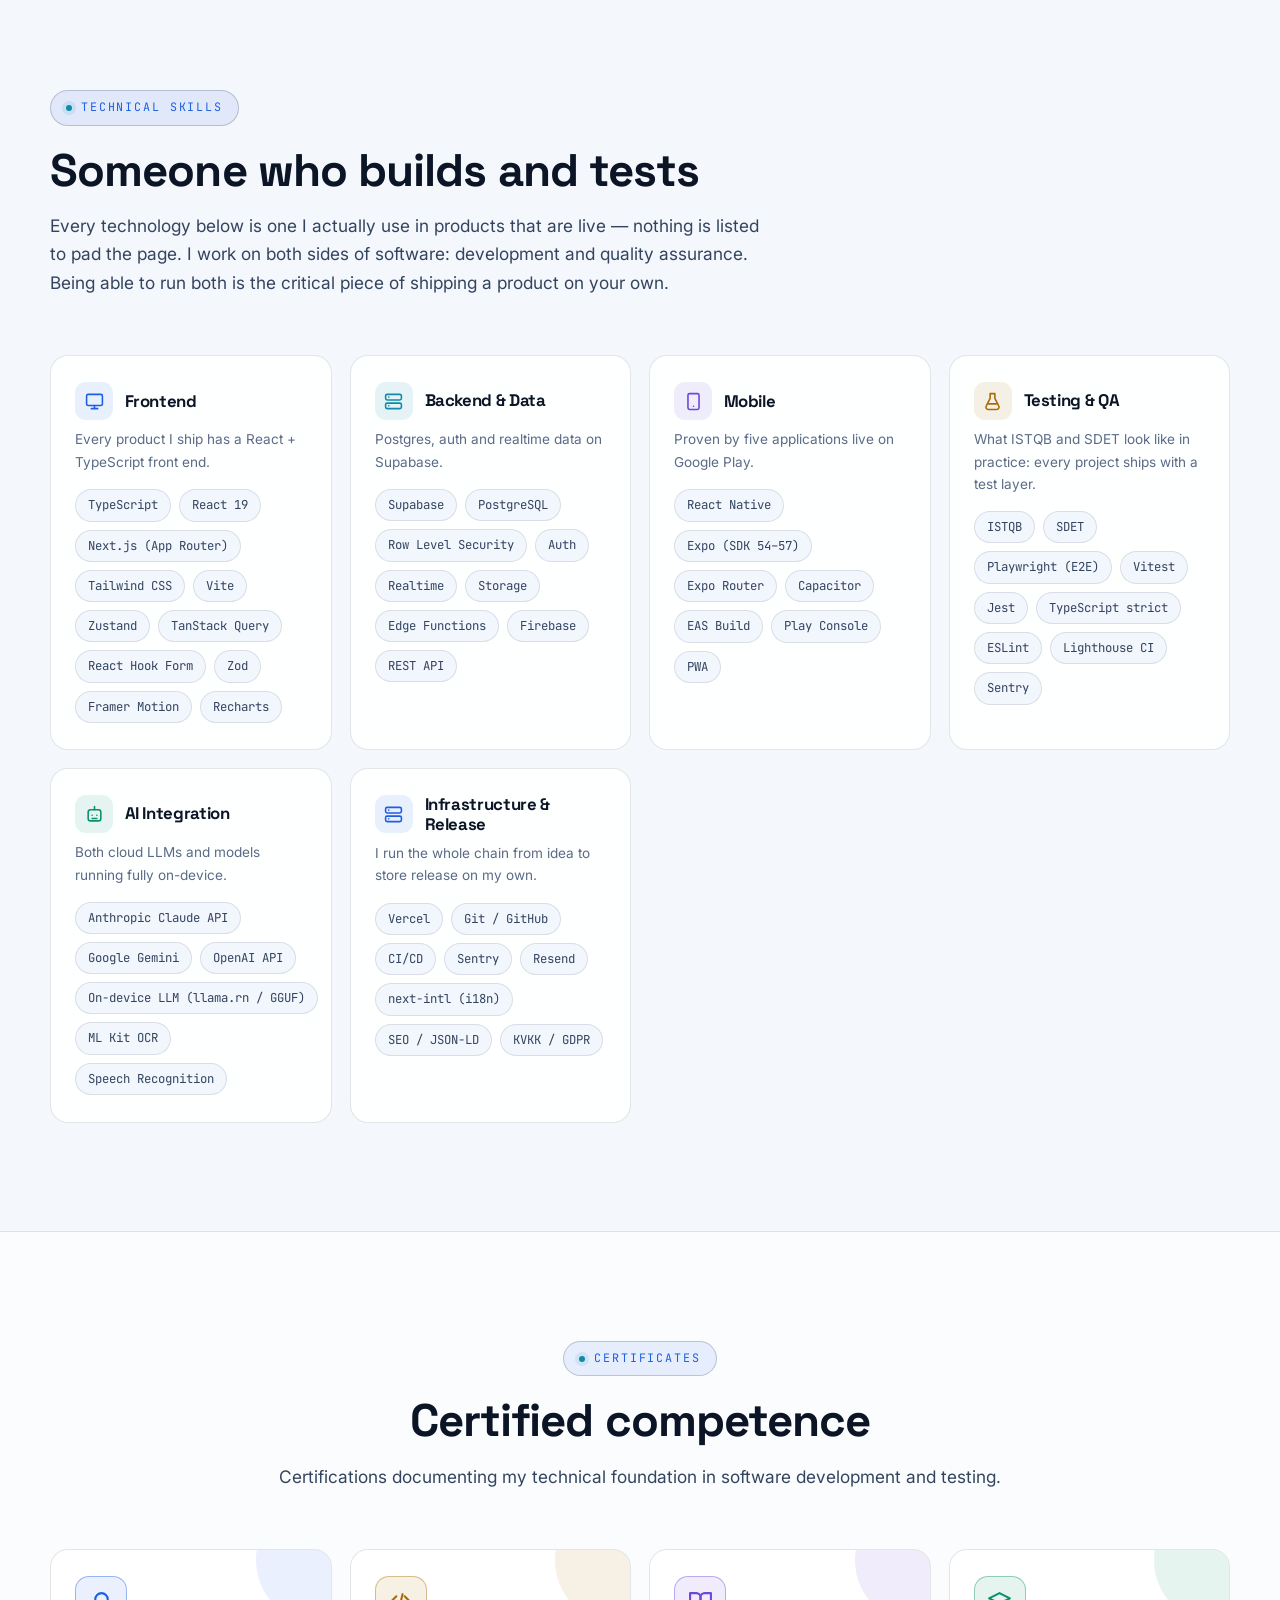
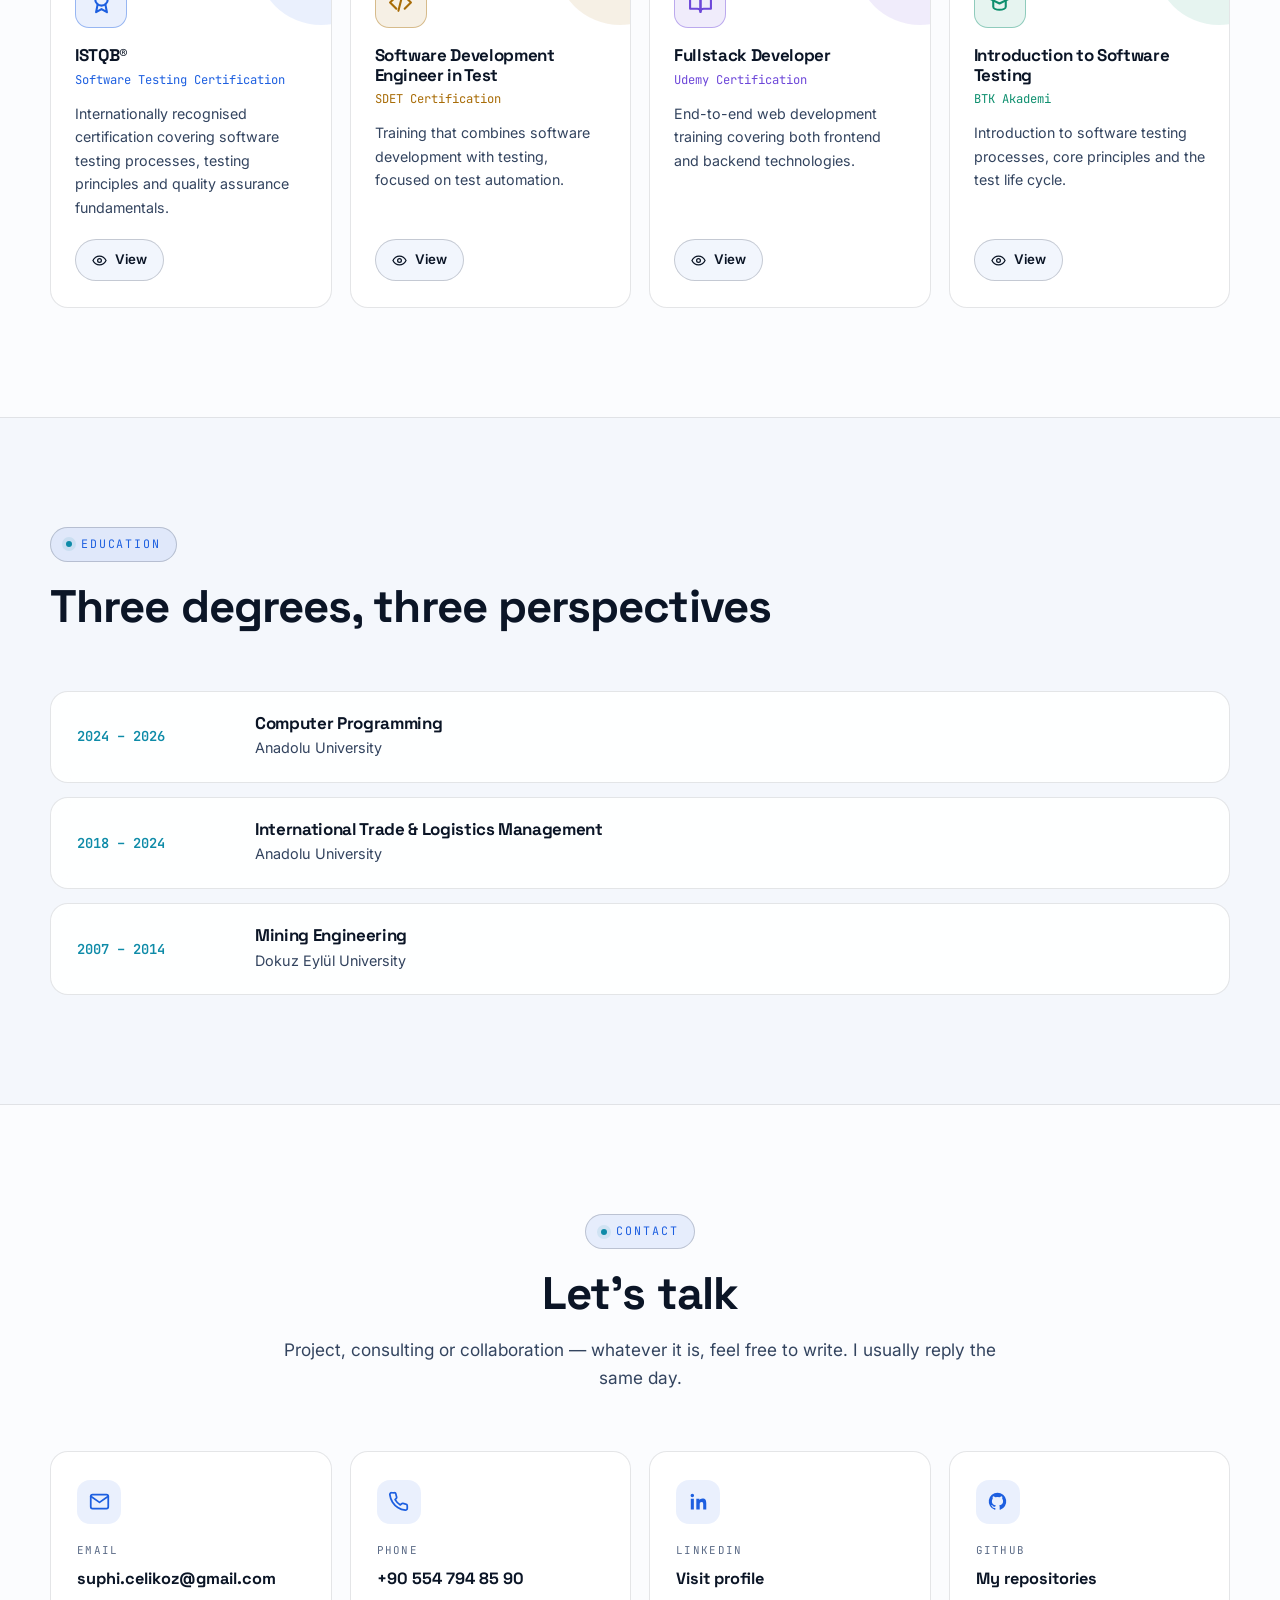
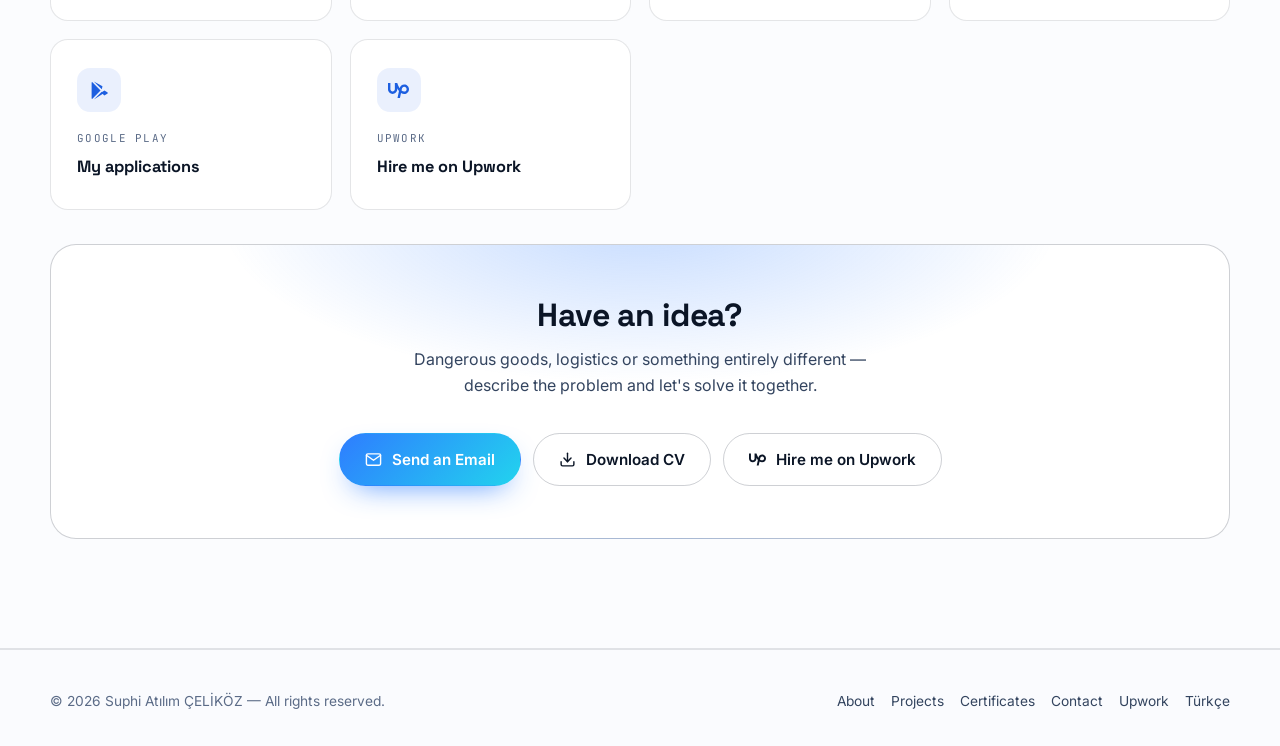
==== commit ddcc86fb: "Sosyal paylasim kapagi uretildi, paylasim/SERP meta verileri duzeltildi index.html ve en.html "og:im" ====
--- a/en.html
+++ b/en.html
@@ -5,7 +5,7 @@
 <meta name="viewport" content="width=device-width, initial-scale=1">
 <title>Suphi Atılım ÇELİKÖZ — Mining Engineer · DGSA · Software Developer</title>
 
-<meta name="description" content="Suphi Atılım ÇELİKÖZ — Mining Engineer, Dangerous Goods Safety Adviser (ADR / IATA DGR) and software developer. I combine field experience with software to build digital solutions for logistics and dangerous goods transport.">
+<meta name="description" content="Suphi Atılım ÇELİKÖZ — Dangerous Goods Safety Adviser and software developer. I build ADR/RID/IMDG/IATA compliance platforms, logistics SaaS and mobile apps.">
 <meta name="author" content="Suphi Atılım ÇELİKÖZ">
 <meta name="keywords" content="Suphi Atilim Celikoz, DGSA, Dangerous Goods Safety Adviser, ADR, IATA DGR, Mining Engineer, Software Developer, SDET, ISTQB, logistics software">
 <link rel="canonical" href="https://suphicelikoz.com/en.html">
@@ -14,12 +14,19 @@
 <link rel="alternate" hreflang="x-default" href="https://suphicelikoz.com/">
 
 <meta property="og:type" content="profile">
+<meta property="og:site_name" content="Suphi Atılım ÇELİKÖZ">
 <meta property="og:locale" content="en_US">
+<meta property="og:locale:alternate" content="tr_TR">
 <meta property="og:title" content="Suphi Atılım ÇELİKÖZ — Mining Engineer · DGSA · Software Developer">
 <meta property="og:description" content="From engineering to logistics, from logistics to software. Digital solutions built by someone who knows the field.">
 <meta property="og:url" content="https://suphicelikoz.com/en.html">
-<meta property="og:image" content="https://suphicelikoz.com/assets/img/og-cover.jpg">
+<meta property="og:image" content="https://suphicelikoz.com/assets/img/og-cover-en.jpg">
+<meta property="og:image:type" content="image/jpeg">
+<meta property="og:image:width" content="1200">
+<meta property="og:image:height" content="630">
+<meta property="og:image:alt" content="Suphi Atılım ÇELİKÖZ — Mining Engineer, DGSA and Software Developer. 10+ years of experience, 5 Google Play apps, 4 web platforms.">
 <meta name="twitter:card" content="summary_large_image">
+<meta name="twitter:image:alt" content="Suphi Atılım ÇELİKÖZ — Mining Engineer, DGSA and Software Developer. 10+ years of experience, 5 Google Play apps, 4 web platforms.">
 
 <meta name="theme-color" content="#060a15">
 <link rel="icon" href="assets/img/favicon.svg" type="image/svg+xml">
@@ -55,7 +62,8 @@
   "sameAs": [
     "https://www.linkedin.com/in/suphi-atilim-celikoz/",
     "https://github.com/suphiati",
-    "https://play.google.com/store/apps/developer?id=RiskManage+Studio"
+    "https://play.google.com/store/apps/developer?id=RiskManage+Studio",
+    "https://www.upwork.com/freelancers/~0182462aa45cf30710"
   ],
   "alumniOf": [
     { "@type": "CollegeOrUniversity", "name": "Dokuz Eylul University" },
@@ -101,10 +109,12 @@
         <svg class="icon-moon" viewBox="0 0 24 24" fill="none" stroke="currentColor" stroke-width="2" stroke-linecap="round" stroke-linejoin="round"><path d="M21 12.8A9 9 0 1 1 11.2 3a7 7 0 0 0 9.8 9.8z"/></svg>
       </button>
 
-      <button class="btn btn--primary btn--sm header__cv" id="printCv" type="button">
+      <a class="btn btn--primary btn--sm header__cv" id="cvDownload"
+         href="assets/cv/Suphi-Atilim-Celikoz-CV-EN.pdf" download type="application/pdf"
+         aria-label="Download CV (PDF)" title="Download CV (PDF)">
         <svg viewBox="0 0 24 24" fill="none" stroke="currentColor" stroke-width="2" stroke-linecap="round" stroke-linejoin="round"><path d="M21 15v4a2 2 0 0 1-2 2H5a2 2 0 0 1-2-2v-4"/><path d="M7 10l5 5 5-5"/><path d="M12 15V3"/></svg>
         <span class="header__cv-label">Download CV</span>
-      </button>
+      </a>
 
       <button class="icon-btn burger" id="burger" type="button" aria-label="Open menu" aria-expanded="false" aria-controls="nav">
         <svg viewBox="0 0 24 24" fill="none" stroke="currentColor" stroke-width="2" stroke-linecap="round"><path d="M3 6h18M3 12h18M3 18h18"/></svg>
@@ -167,6 +177,9 @@
           </a>
           <a class="icon-btn" href="https://play.google.com/store/apps/developer?id=RiskManage+Studio" target="_blank" rel="noopener" aria-label="Google Play apps" title="Google Play">
             <svg viewBox="0 0 24 24" fill="currentColor"><path d="M3.6 2.3a1 1 0 0 0-.6.9v17.6a1 1 0 0 0 .6.9l9.6-9.7zM14.6 10.5 5.5 1.6l9.9 5.6zM17.6 12l3.3 1.9c.7.4.7 1.4 0 1.8l-3.4 1.9-3.4-3.3zM5.5 22.4l9.1-8.9 1.8 1.8z"/></svg>
+          </a>
+          <a class="icon-btn" href="https://www.upwork.com/freelancers/~0182462aa45cf30710" target="_blank" rel="noopener" aria-label="Upwork profile" title="Upwork">
+            <svg viewBox="0 0 24 24" fill="currentColor"><path d="M18.561 13.158c-1.102 0-2.135-.467-3.074-1.227l.228-1.076.008-.042c.207-1.143.849-3.06 2.839-3.06 1.492 0 2.703 1.212 2.703 2.703-.001 1.489-1.212 2.702-2.704 2.702zm0-8.146c-2.539 0-4.51 1.649-5.31 4.366-1.22-1.834-2.148-4.036-2.687-5.892H7.828v7.112c-.002 1.406-1.141 2.546-2.547 2.546-1.405 0-2.543-1.14-2.543-2.546V3.486H0v7.112c0 2.914 2.37 5.303 5.281 5.303 2.913 0 5.283-2.389 5.283-5.303v-1.19c.529 1.107 1.182 2.229 1.974 3.221l-1.673 7.873h2.797l1.213-5.71c1.063.679 2.285 1.109 3.686 1.109 3 0 5.439-2.452 5.439-5.45 0-3-2.439-5.439-5.439-5.439z"/></svg>
           </a>
         </div>
       </div>
@@ -923,6 +936,12 @@
         <small>Google Play</small>
         <b>My applications</b>
       </a>
+
+      <a class="contact-card card reveal" style="--d:400ms" href="https://www.upwork.com/freelancers/~0182462aa45cf30710" target="_blank" rel="noopener">
+        <i><svg viewBox="0 0 24 24" fill="currentColor"><path d="M18.561 13.158c-1.102 0-2.135-.467-3.074-1.227l.228-1.076.008-.042c.207-1.143.849-3.06 2.839-3.06 1.492 0 2.703 1.212 2.703 2.703-.001 1.489-1.212 2.702-2.704 2.702zm0-8.146c-2.539 0-4.51 1.649-5.31 4.366-1.22-1.834-2.148-4.036-2.687-5.892H7.828v7.112c-.002 1.406-1.141 2.546-2.547 2.546-1.405 0-2.543-1.14-2.543-2.546V3.486H0v7.112c0 2.914 2.37 5.303 5.281 5.303 2.913 0 5.283-2.389 5.283-5.303v-1.19c.529 1.107 1.182 2.229 1.974 3.221l-1.673 7.873h2.797l1.213-5.71c1.063.679 2.285 1.109 3.686 1.109 3 0 5.439-2.452 5.439-5.45 0-3-2.439-5.439-5.439-5.439z"/></svg></i>
+        <small>Upwork</small>
+        <b>Hire me on Upwork</b>
+      </a>
     </div>
 
     <div class="cta-band reveal print-hide">
@@ -933,10 +952,16 @@
           <svg viewBox="0 0 24 24" fill="none" stroke="currentColor" stroke-width="2" stroke-linecap="round" stroke-linejoin="round"><rect x="2" y="4" width="20" height="16" rx="2"/><path d="m2 6 10 7 10-7"/></svg>
           Send an Email
         </a>
-        <button class="btn btn--ghost" type="button" id="printCv2">
+        <a class="btn btn--ghost" id="cvDownloadCta"
+           href="assets/cv/Suphi-Atilim-Celikoz-CV-EN.pdf" download type="application/pdf"
+           aria-label="Download CV (PDF)">
           <svg viewBox="0 0 24 24" fill="none" stroke="currentColor" stroke-width="2" stroke-linecap="round" stroke-linejoin="round"><path d="M21 15v4a2 2 0 0 1-2 2H5a2 2 0 0 1-2-2v-4"/><path d="M7 10l5 5 5-5"/><path d="M12 15V3"/></svg>
           Download CV
-        </button>
+        </a>
+        <a class="btn btn--ghost" href="https://www.upwork.com/freelancers/~0182462aa45cf30710" target="_blank" rel="noopener" aria-label="Hire me on Upwork">
+          <svg viewBox="0 0 24 24" fill="currentColor"><path d="M18.561 13.158c-1.102 0-2.135-.467-3.074-1.227l.228-1.076.008-.042c.207-1.143.849-3.06 2.839-3.06 1.492 0 2.703 1.212 2.703 2.703-.001 1.489-1.212 2.702-2.704 2.702zm0-8.146c-2.539 0-4.51 1.649-5.31 4.366-1.22-1.834-2.148-4.036-2.687-5.892H7.828v7.112c-.002 1.406-1.141 2.546-2.547 2.546-1.405 0-2.543-1.14-2.543-2.546V3.486H0v7.112c0 2.914 2.37 5.303 5.281 5.303 2.913 0 5.283-2.389 5.283-5.303v-1.19c.529 1.107 1.182 2.229 1.974 3.221l-1.673 7.873h2.797l1.213-5.71c1.063.679 2.285 1.109 3.686 1.109 3 0 5.439-2.452 5.439-5.45 0-3-2.439-5.439-5.439-5.439z"/></svg>
+          Hire me on Upwork
+        </a>
       </div>
     </div>
   </div>
@@ -951,6 +976,7 @@
       <a href="#projects">Projects</a>
       <a href="#certificates">Certificates</a>
       <a href="#contact">Contact</a>
+      <a href="https://www.upwork.com/freelancers/~0182462aa45cf30710" target="_blank" rel="noopener">Upwork</a>
       <a href="index.html">Türkçe</a>
     </nav>
   </div>
--- a/assets/css/style.css
+++ b/assets/css/style.css
@@ -1287,44 +1287,182 @@
 
 /* 15 -- Yazdirma (sayfa dogrudan CV olarak ciktilanir) ---------------------- */
 @media print {
-  :root {
+  /* ------------------------------------------------------------------
+     Sayfa yazdirildiginda 2-3 sayfalik derli toplu bir CV'ye donusur.
+     Yaklasim: pazarlama metinlerini (bolum aciklamalari, uzun anlatim,
+     tekrar eden bolumler) at, olgusal icerigi (deneyim, egitim,
+     yetkinlik, sertifika, proje) sikistirarak birak.
+     ------------------------------------------------------------------ */
+
+  @page { margin: 12mm 12mm 10mm; }
+
+  /* html[data-theme="light"] (bkz. satir 57) ozgullugu (0,1,1); sadece
+     ":root" yazilsaydi (0,1,0) onu ezemezdi. Sayfa acilirken satir ici tema
+     betigi data-theme'i her zaman yaziyor, yani asagidaki palet acik temada
+     hic uygulanmiyordu: cikti ziyaretcinin temasina gore degisiyordu.
+     Koyu tema icin ayri bir secici gerekmiyor; onun degiskenleri duz :root
+     uzerinde (satir 12) ve bu blok kaynakta ondan sonra geliyor. */
+  :root,
+  html[data-theme="light"] {
     --bg: #fff; --surface: #fff; --surface-2: #fff; --surface-3: #fff;
     --text: #111; --text-soft: #333; --muted: #555;
     --border: #d5dae3; --border-str: #b9c1cd;
     --brand: #14497f; --brand-soft: #14497f; --cyan: #14497f;
     --brand-dim: #eef3fa; --cyan-dim: #eef3fa;
+    --bg-soft: #fff;
+    /* Vurgu renkleri de sabitlenmeli: aksi halde sertifika muhurleri kagitta
+       kehribar/yesil/mor basiliyor ve cikti yine temaya gore degisiyordu.
+       Koyu tema tonlari (#2dd4a7 gibi) beyaz kagitta zaten okunmuyor. */
+    --amber: #8a5a06; --amber-dim: #f6f1e6;
+    --green: #0b6b53; --green-dim: #e9f4f0;
+    --violet: #4b3597; --violet-dim: #efecf8;
+    --grad-text: none;
     --shadow: none; --shadow-lg: none;
   }
-  body { background: #fff; color: #111; font-size: 10.5pt; line-height: 1.45; }
+
+  body { background: #fff; color: #111; font-size: 8.6pt; line-height: 1.32; }
   body::before, body::after { display: none; }
+
+  /* --- Yazdirmada hic gorunmeyecekler ------------------------------- */
   .header, .to-top, .lightbox, .filters, .hero__cta, .hero__social,
   .cta-band, .footer nav, .hero__badge, .hero__photo-glow,
-  .project__links, .app__links, .cert__btn, .skip-link, .print-hide { display: none !important; }
-  .section { padding: 14pt 0; break-inside: avoid; }
+  .project__links, .app__links, .cert__btn, .skip-link, .print-hide,
+  /* Telefon maketleri kagitta anlamsiz; bolumun tamami cikarilir */
+  #uygulamalar, #apps, .hero__status,
+  /* Bolum giris paragraflari ve dekoratif etiketler - CV'de yer kaplar */
+  .section-desc, .eyebrow,
+  /* "Uzmanlik Alanlarim": icerigi zaman cizelgesi + yetkinliklerle ayni */
+  #uzmanlik, #expertise,
+  /* Kariyer akisi gorseli ve alintili blok - anlatim, veri degil */
+  .flow, .about__quote,
+  /* Proje kartlarindaki Problem/Cozum/Olcek detaylari */
+  .project__meta,
+  /* Tek satirlik aciklama notlari */
+  .skillset__note, .cert p, .app__body, .domain p, .domain ul,
+  .tl-kind,
+  /* Fotografin alt yarisini koyulastiran dekoratif gradyan: ekranda hos
+     duruyor, kagitta baski hatasi gibi gorunuyor. */
+  .hero__photo-frame::after {
+    display: none !important;
+  }
+
+  /* Hakkimda: ilk iki paragraf profesyonel ozet olarak kalir,
+     geri kalan anlatim yazdirilmaz. */
+  .about__text > *:nth-child(n+3) { display: none !important; }
+
+  /* --- Sayfa akisi -------------------------------------------------- */
+  .section { padding: 7pt 0; }
   .section--alt { background: none; border: none; }
-  .hero { padding: 0 0 12pt; }
+  .section-head { margin-bottom: 7pt; max-width: none; }
+  .section-title { font-size: 12.5pt; }
+  .wrap { width: 100%; }
+
+  h2, h3 { break-after: avoid; }
+  h2 { break-before: auto; }
+  p { orphans: 2; widows: 2; }
+
+  /* --- Hero --------------------------------------------------------- */
+  .hero { padding: 0 0 7pt; }
   /* A4 dikey kagit 794px genisligindedir, yani "max-width: 900px" mobil
      sorgusu yazdirmada da eslesir. O blok fotografa "order: -1" veriyor;
      burada sifirlanmazsa fotograf genis 1fr sutununa, metin de dar 150px
-     sutununa duser ve metin kelime kelime sarar. A4 yatayda (1123px)
-     sorgu eslesmedigi icin sorun yalnizca dikeyde gorunurdu. */
-  .hero__grid { grid-template-columns: 1fr 150px; gap: 18pt; align-items: start; }
+     sutununa duser ve metin kelime kelime sarar. */
+  .hero__grid { grid-template-columns: 1fr 118px; gap: 12pt; align-items: start; }
   .hero__intro { order: 0; }
-  .hero__photo { order: 0; width: 150px; }
-  .hero__photo-frame { box-shadow: none; border: 1px solid #ccc; }
-  .hero__title { font-size: 24pt; }
-  .card, .project, .tl-card, .cert, .domain, .edu-item, .skillset, .contact-card {
+  .hero__photo { order: 0; width: 118px; }
+  .hero__photo-frame { box-shadow: none; border: 1px solid #ccc; border-radius: 6pt; }
+  .hero__title { font-size: 19pt; line-height: 1.05; }
+  .hero__roles { margin-top: 5pt; font-size: 8pt; gap: 3pt 8pt; }
+  .hero__lead { margin-top: 6pt; font-size: 9pt; max-width: none; }
+  .stats { grid-template-columns: repeat(4, 1fr); gap: 5pt; margin-top: 9pt; }
+  .stat { padding: 6pt 8pt; }
+  .stat__num { font-size: 14pt; }
+  .stat__label { margin-top: 2pt; font-size: 7.4pt; }
+
+  /* --- Kartlar ------------------------------------------------------- */
+  .card, .project, .tl-card, .cert, .edu-item, .skillset, .contact-card {
     border: 1px solid #d5dae3 !important;
     background: #fff !important;
     box-shadow: none !important;
     break-inside: avoid;
     backdrop-filter: none;
+    border-radius: 5pt;
   }
-  .projects, .certs, .skills, .domains, .contact { grid-template-columns: 1fr 1fr; gap: 8pt; }
-  .apps { display: none; }
-  .stats { grid-template-columns: repeat(4, 1fr); }
-  .reveal { opacity: 1 !important; transform: none !important; }
-  a[href^="http"]::after { content: " (" attr(href) ")"; font-size: 7.5pt; color: #555; word-break: break-all; }
+  .tag { padding: 1pt 5pt; font-size: 7pt; border-radius: 3pt; }
+
+  /* --- Kariyer zaman cizelgesi --------------------------------------- */
+  .timeline { padding-left: 16pt; }
+  .timeline::before { left: 5pt; background: #c8d0dc; opacity: 1; }
+  .tl-item { padding-bottom: 6pt; }
+  .tl-item::before { left: -13.5pt; top: 9pt; width: 6pt; height: 6pt; box-shadow: none; }
+  .tl-card { padding: 6pt 9pt; }
+  .tl-head { margin-bottom: 2pt; gap: 4pt 8pt; }
+  .tl-year { padding: 0; background: none; font-size: 8pt; }
+  .tl-card h3 { font-size: 9.6pt; }
+  .tl-org { margin-top: 1pt; font-size: 8.4pt; }
+  .tl-card p { margin-top: 3pt; font-size: 8.2pt; }
+  .tl-tags { gap: 3pt; margin-top: 4pt; }
+
+  /* --- Projeler ------------------------------------------------------ */
+  .projects { grid-template-columns: 1fr 1fr; gap: 6pt; }
+  .project { padding: 7pt 9pt; }
+  .project__top { margin-bottom: 5pt; }
+  .project__icon { width: 22pt; height: 22pt; border-radius: 4pt; }
+  .project__icon svg { width: 12pt; height: 12pt; }
+  .project__kind { padding: 1pt 5pt; font-size: 6.6pt; }
+  .project h3 { font-size: 9.6pt; }
+  .project__url { margin-top: 1pt; font-size: 7.6pt; }
+  .project p { margin-top: 3pt; font-size: 8.2pt; }
+  .project__tags { gap: 3pt; margin-top: 5pt; }
+
+  /* --- Yetkinlikler / sertifikalar / egitim / iletisim ---------------- */
+  .skills, .certs { grid-template-columns: 1fr 1fr 1fr; gap: 6pt; }
+  .skillset { padding: 7pt 9pt; }
+  .skillset__head { gap: 6pt; margin-bottom: 5pt; }
+  .skillset__head i { width: 16pt; height: 16pt; border-radius: 4pt; }
+  .skillset__head i svg { width: 9pt; height: 9pt; }
+  .skillset h3 { font-size: 9pt; }
+  .skillset ul { gap: 3pt; }
+
+  .cert { padding: 7pt 9pt; }
+  .cert::after { display: none; }
+  .cert__seal { width: 18pt; height: 18pt; margin-bottom: 5pt; border-radius: 4pt; }
+  .cert__seal svg { width: 10pt; height: 10pt; }
+  .cert h3 { font-size: 9pt; }
+  .cert__issuer { margin-top: 1pt; font-size: 7.6pt; }
+
+  .edu { gap: 5pt; }
+  .edu-item { padding: 6pt 9pt; grid-template-columns: 90pt minmax(0, 1fr); gap: 9pt; }
+  .edu-item__years { font-size: 8.2pt; }
+  .edu-item h3 { font-size: 9.2pt; }
+  .edu-item span { margin-top: 0; font-size: 8.2pt; }
+
+  .contact { grid-template-columns: repeat(5, 1fr); gap: 5pt; }
+  .contact-card { padding: 7pt; gap: 1pt; }
+  .contact-card i { width: 16pt; height: 16pt; margin-bottom: 4pt; border-radius: 4pt; }
+  .contact-card i svg { width: 9pt; height: 9pt; }
+  .contact-card small { font-size: 6.6pt; }
+  .contact-card b { font-size: 8pt; }
+
+  /* --- Hakkimda ------------------------------------------------------ */
+  .about { grid-template-columns: 1fr; gap: 0; }
+  .about__text p { margin-bottom: 4pt; font-size: 8.6pt; }
+
+  /* --- Footer -------------------------------------------------------- */
+  .footer { padding: 8pt 0 0; background: none; }
+  .footer p { font-size: 7.6pt; }
+
+  /* --- Renk / animasyon ---------------------------------------------- */
+  /* transition sifirlanmazsa gecis bitmeden yazdirilan ogeler yari saydam
+     basilabiliyor. */
+  .reveal { opacity: 1 !important; transform: none !important; transition: none !important; }
+  /* Ziyaretci projeleri filtrelemis olsa bile ciktida hepsi yer alsin.
+     Eskiden bunu butondaki JS yapiyordu; buton artik hazir PDF'e giden duz
+     bir baglanti oldugu icin is buraya tasindi. ".project" flex kutu
+     (satir 847) ve gizleyen kural ayni ozgullukte, o yuzden !important. */
+  .project.is-hidden { display: flex !important; }
   .grad-text, .stat__num { color: #14497f !important; -webkit-text-fill-color: #14497f; }
-  h2, h3 { break-after: avoid; }
-}
+
+  /* Proje adreslerinin altinda URL zaten yazili oldugu icin baglantilarin
+     yanina ayrica URL basilmiyor - sayfalarca yer kaplıyordu. */
+}
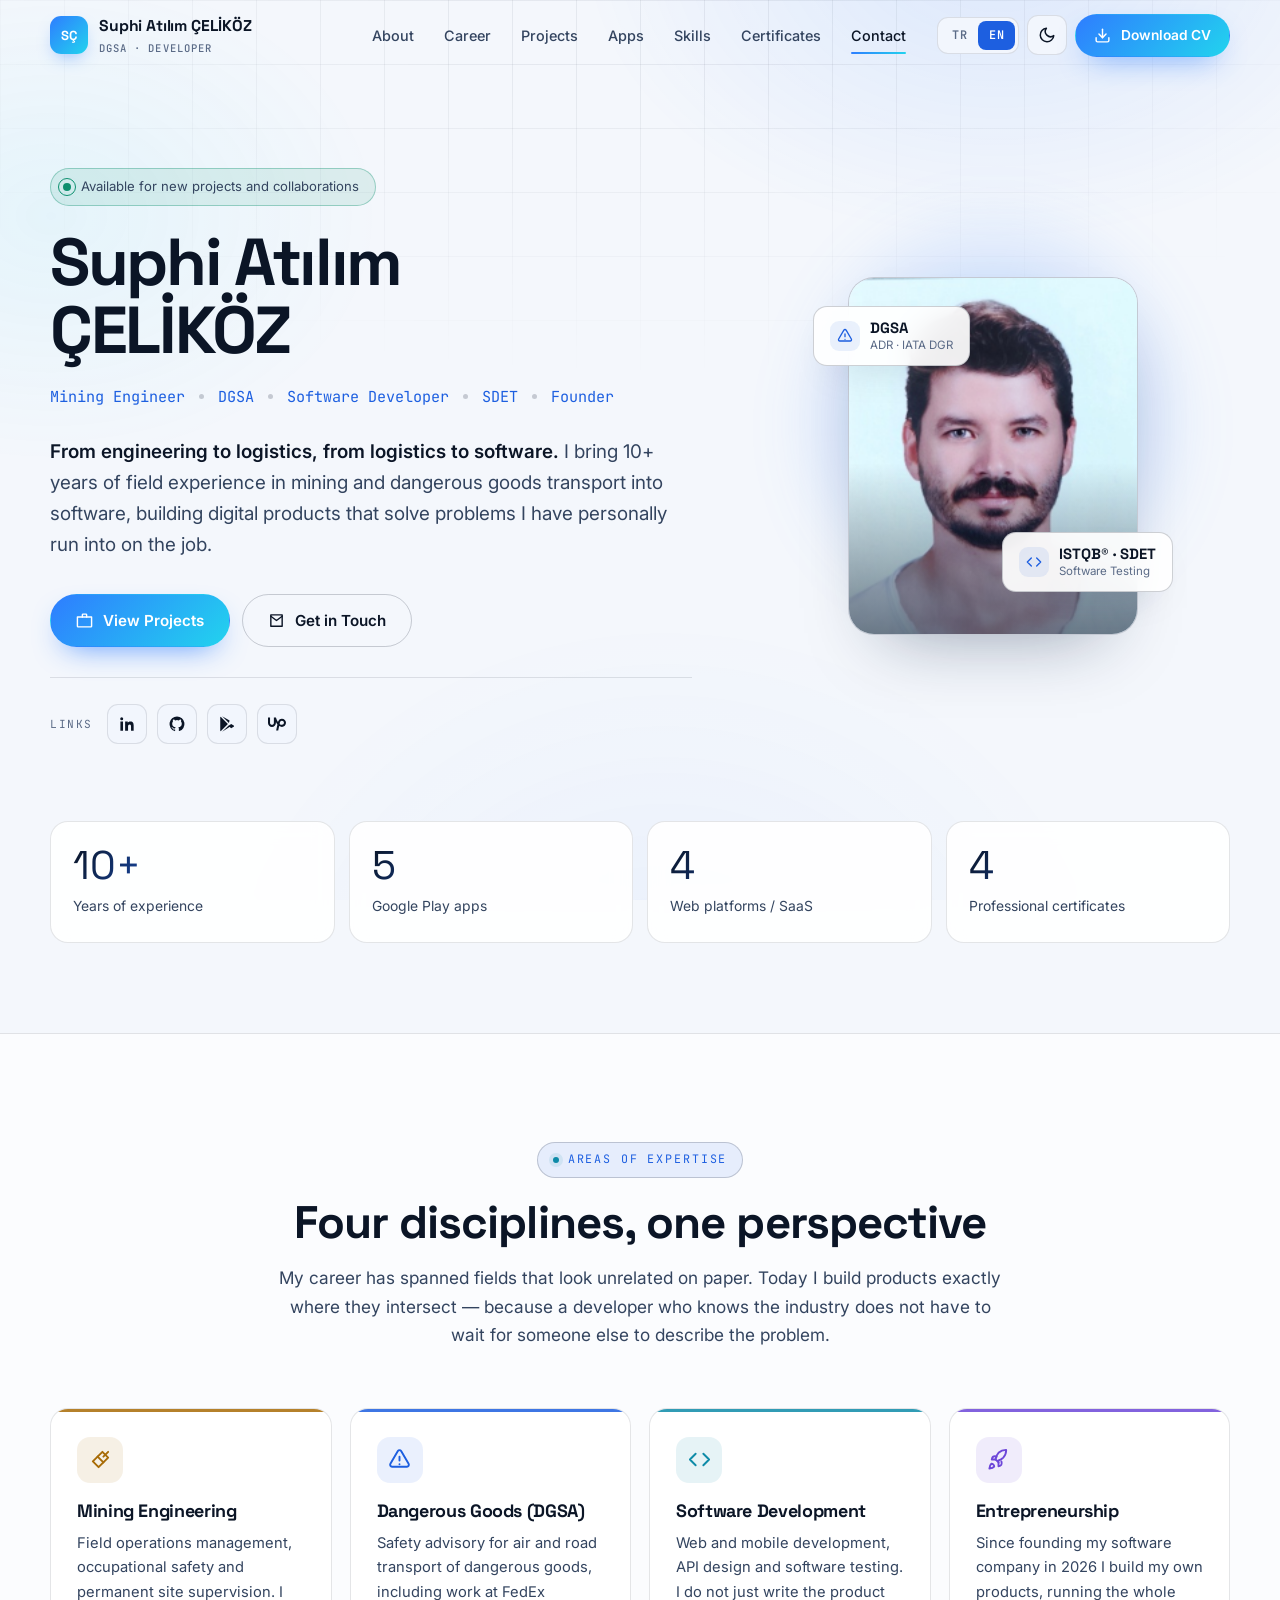
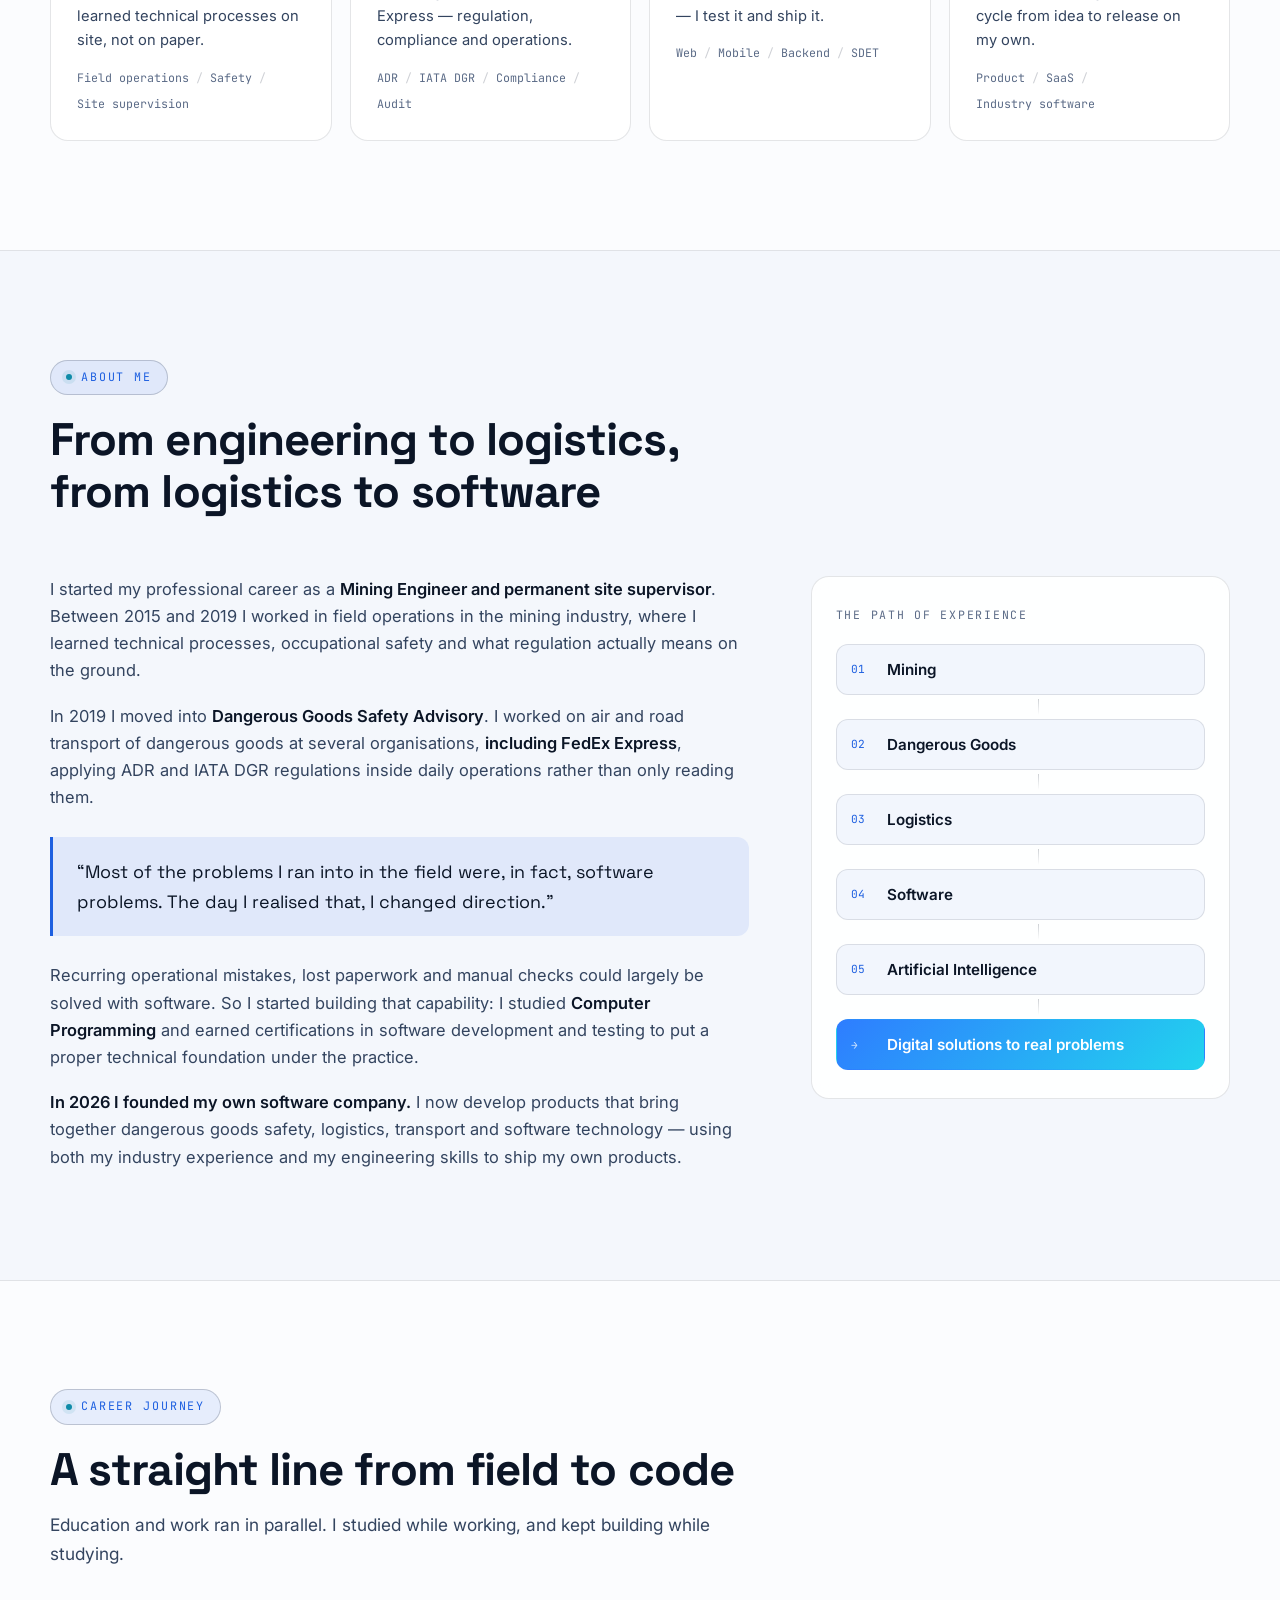
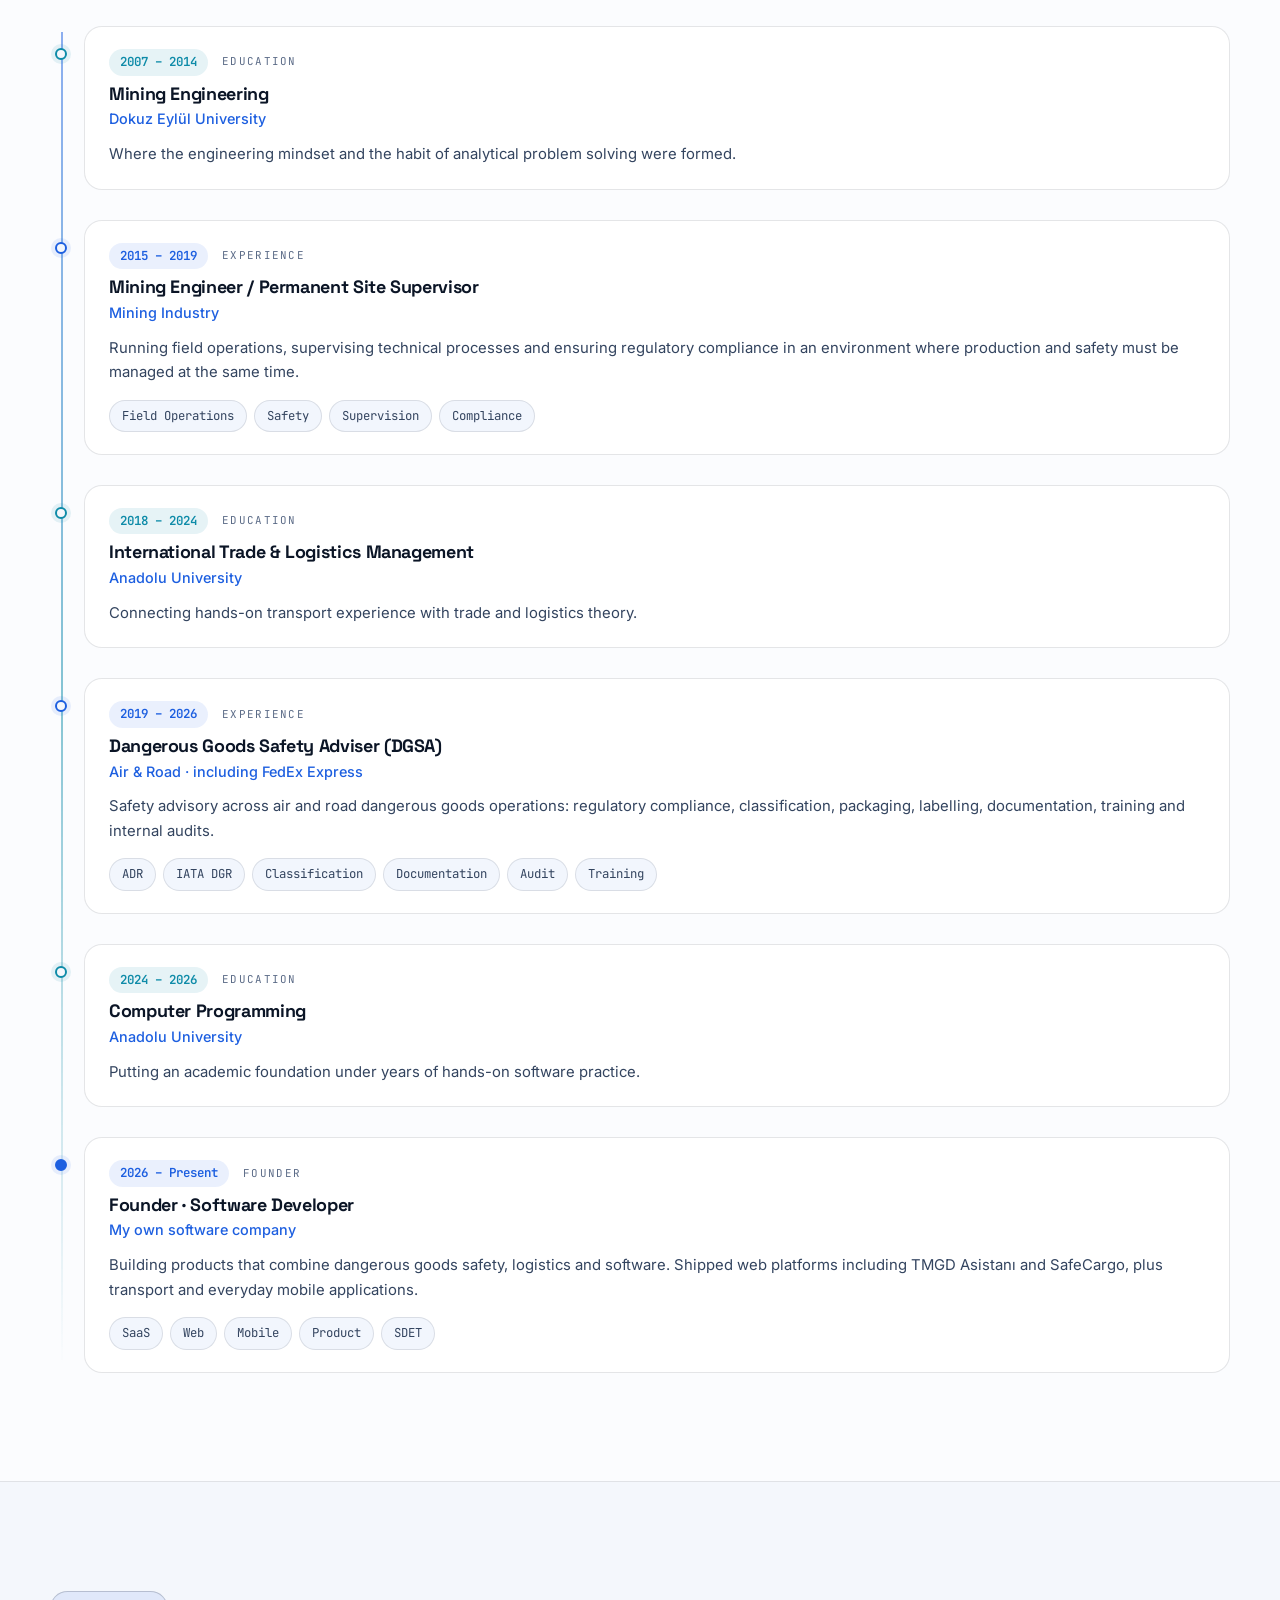
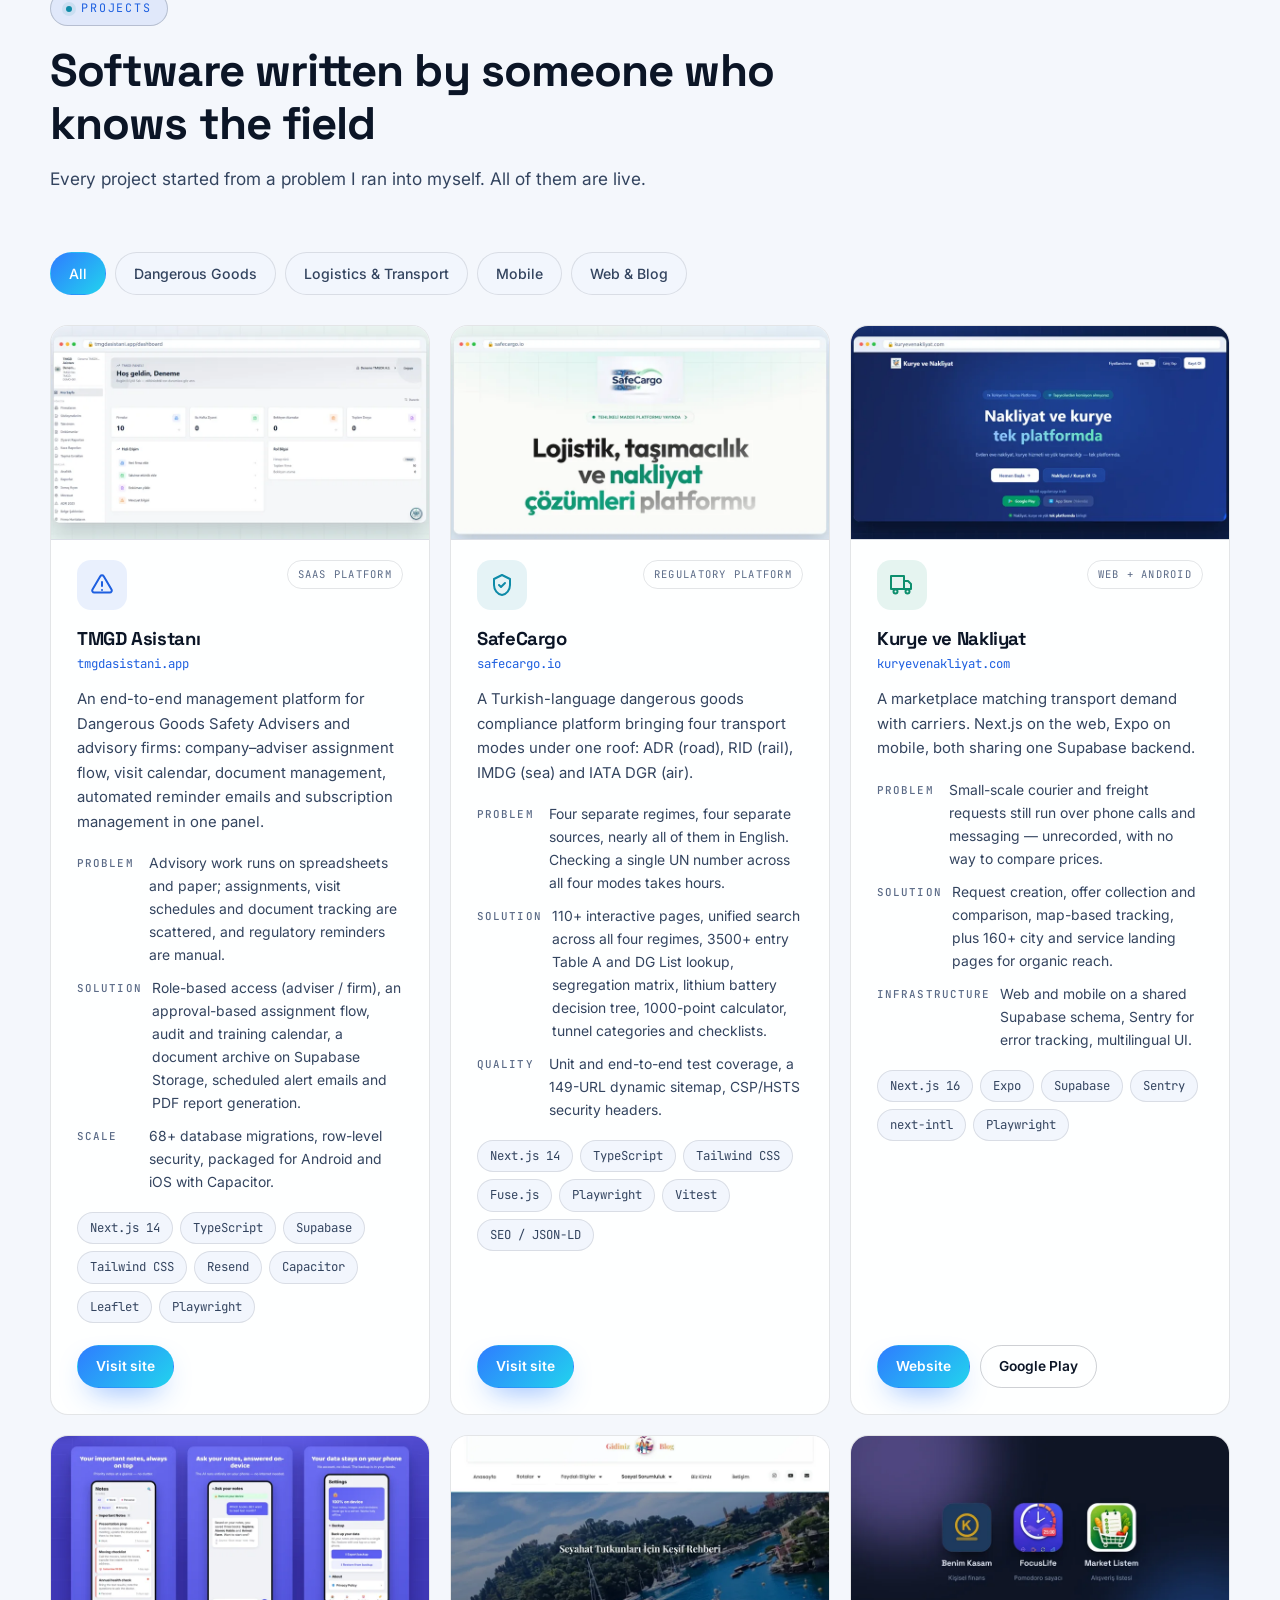
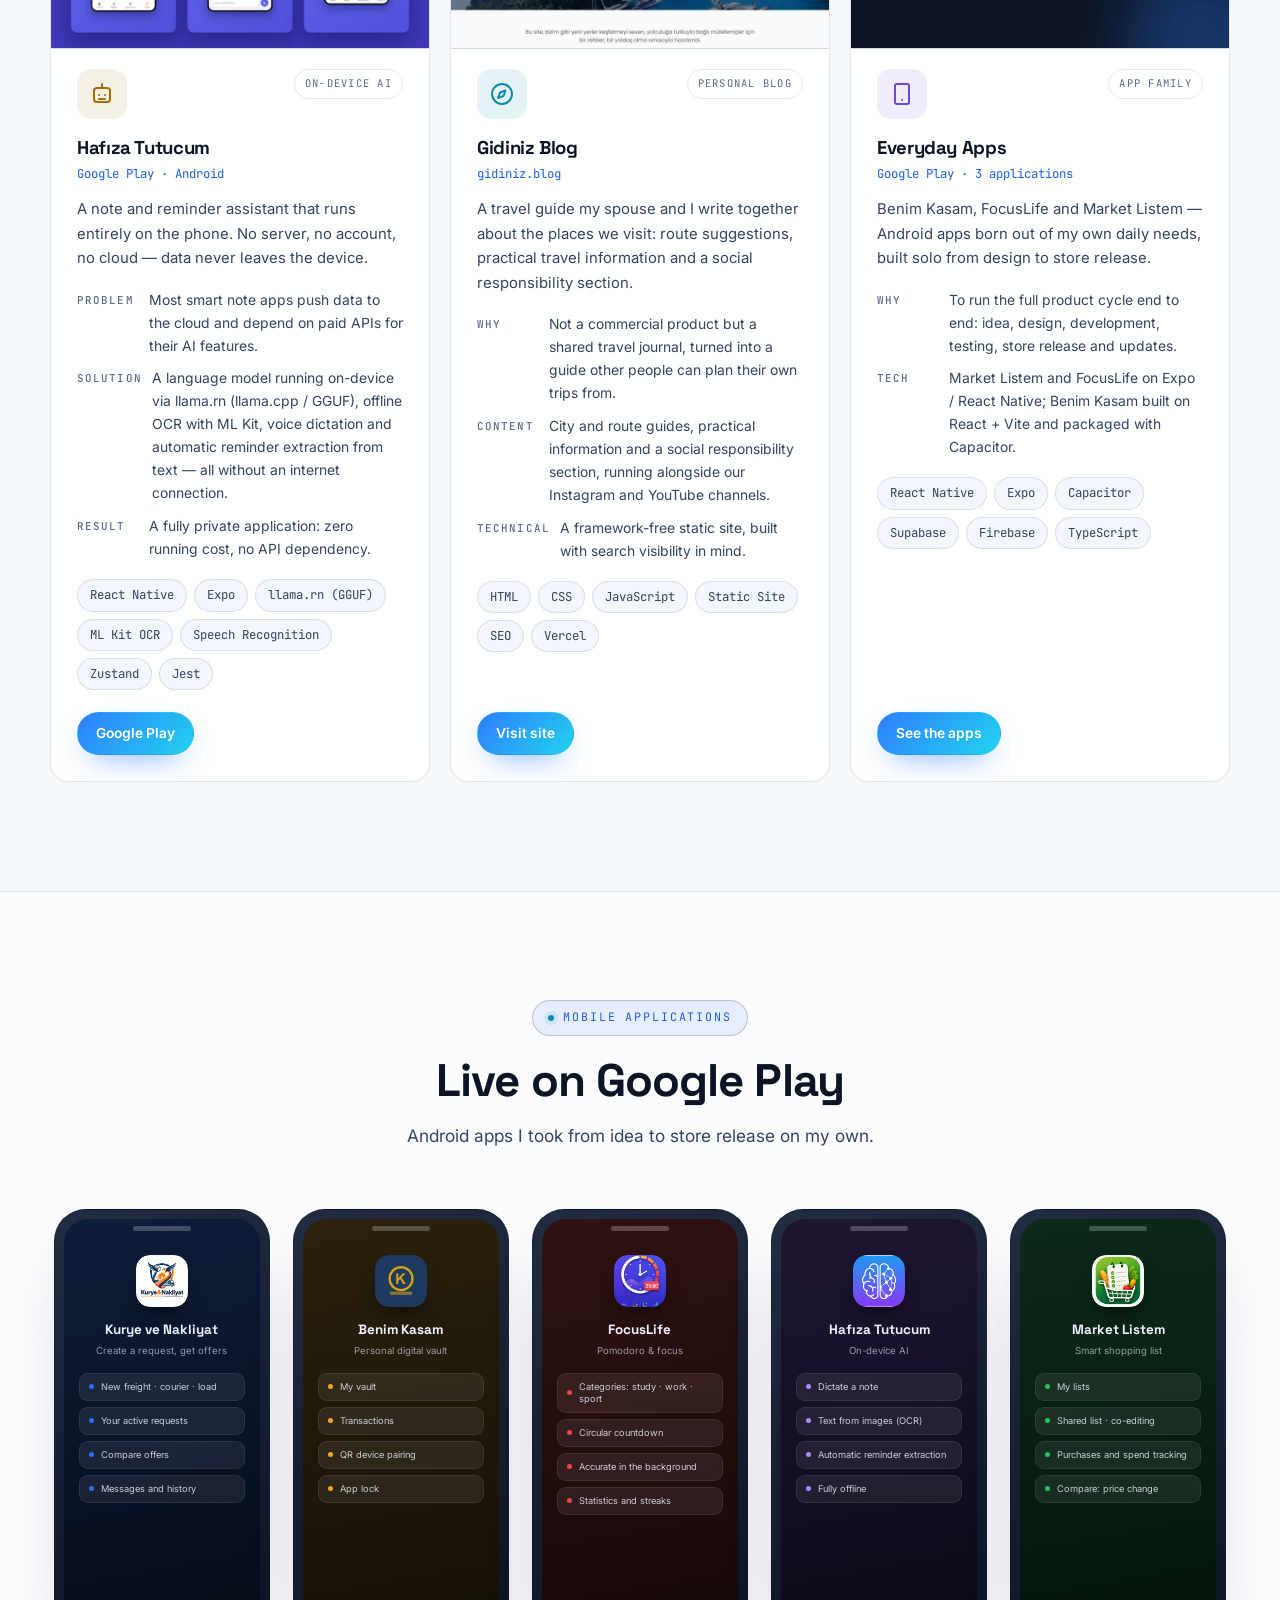
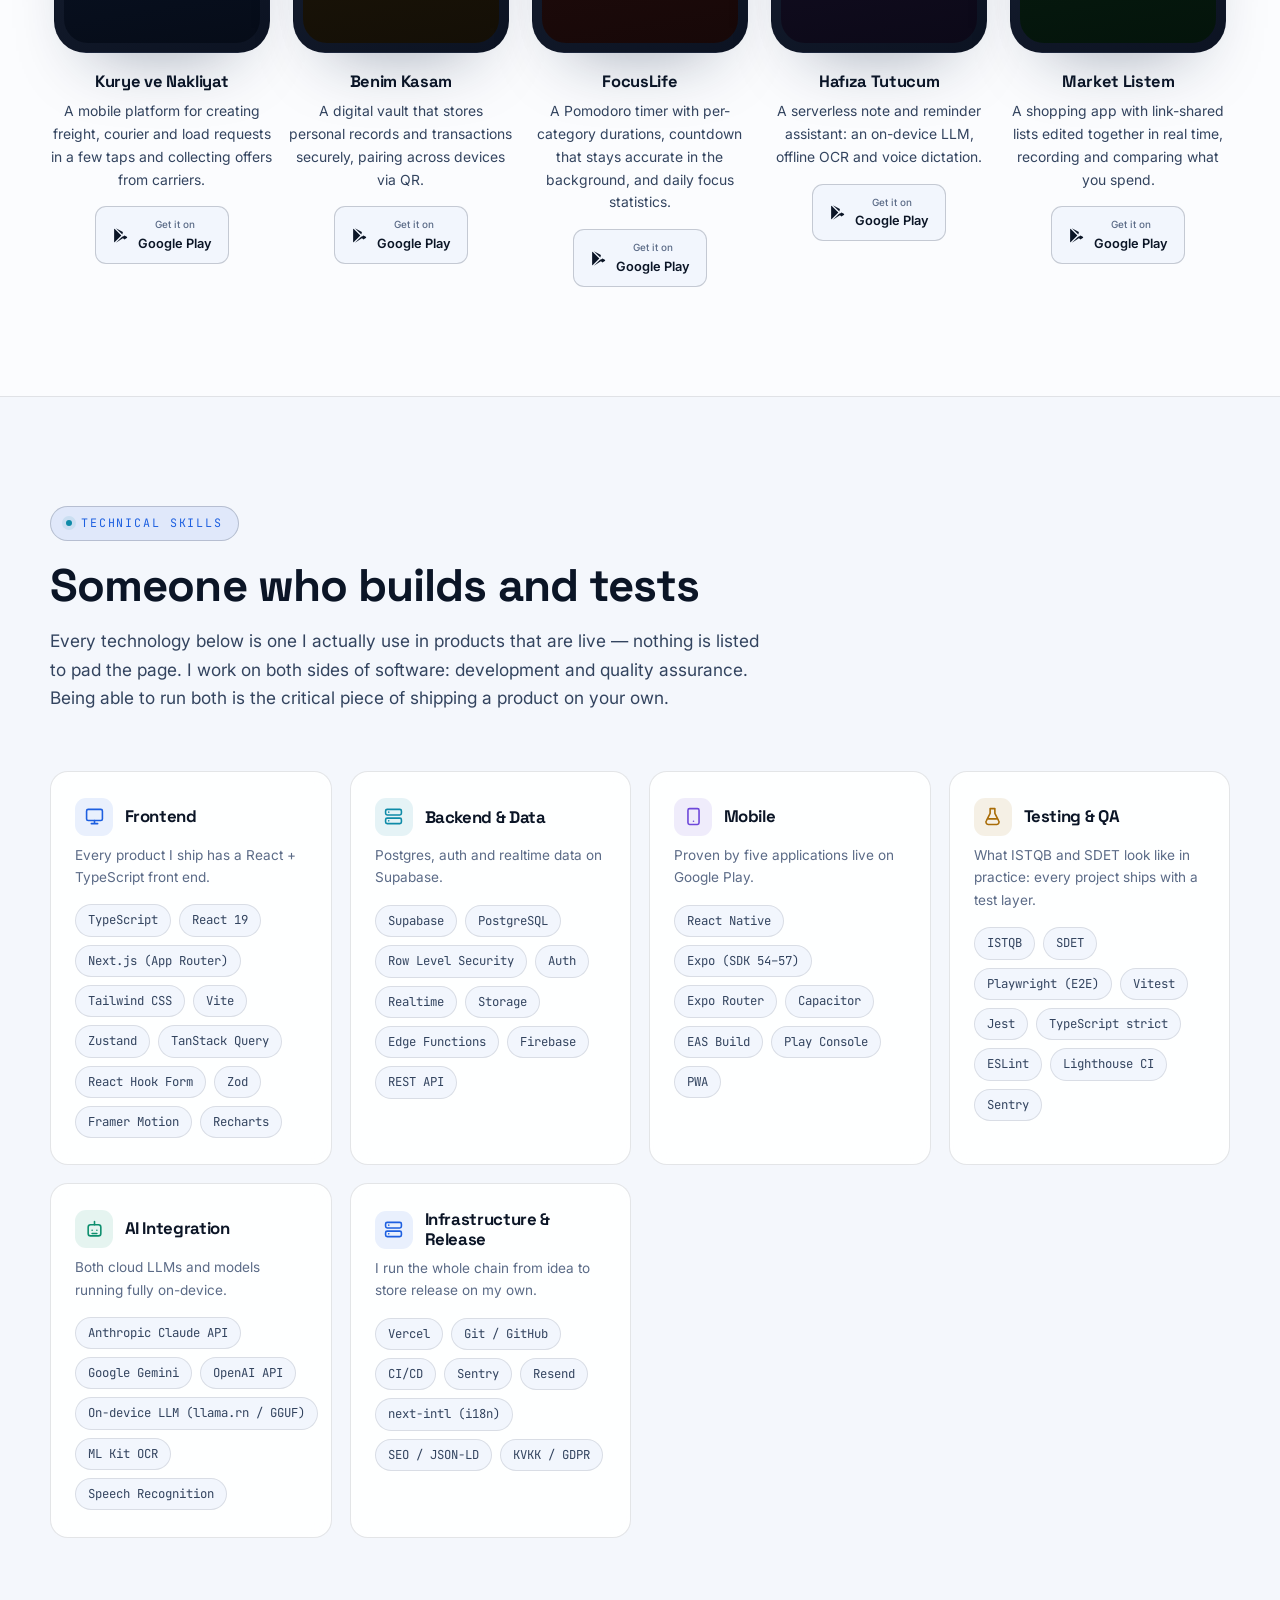
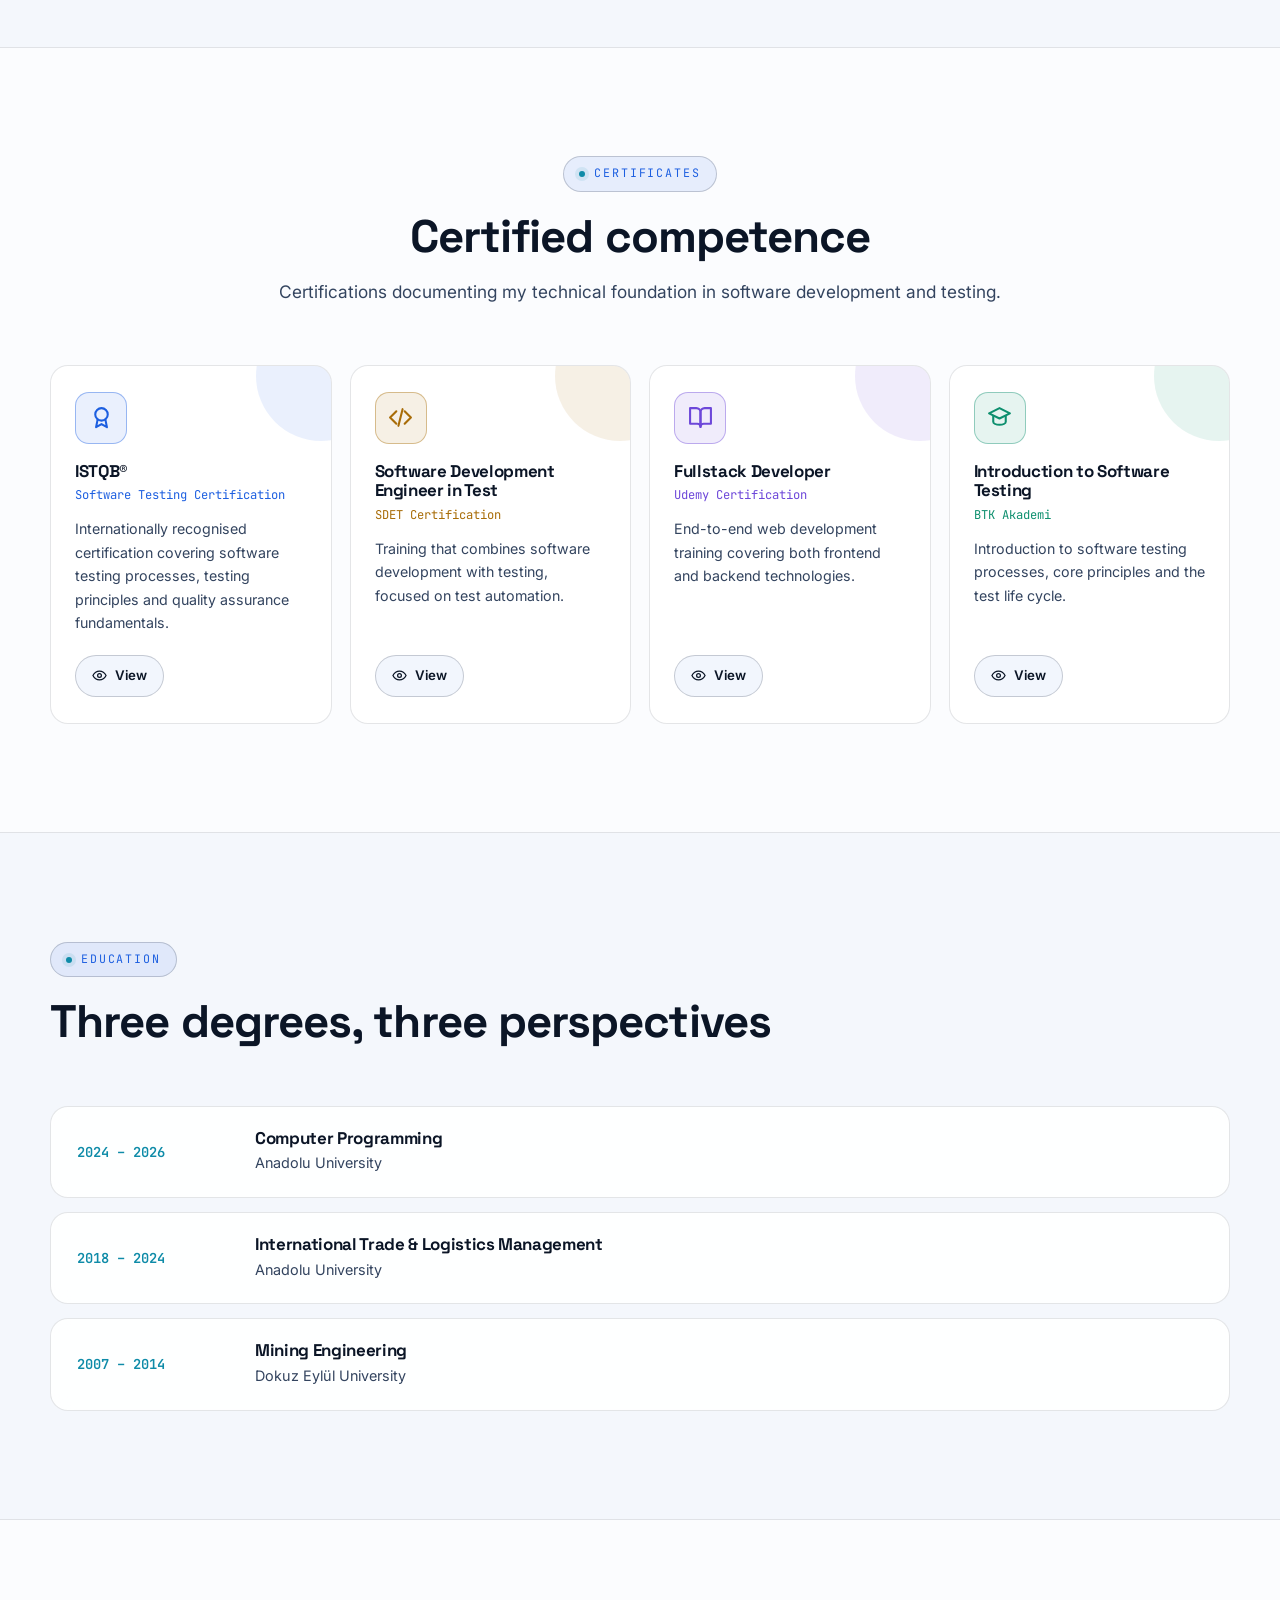
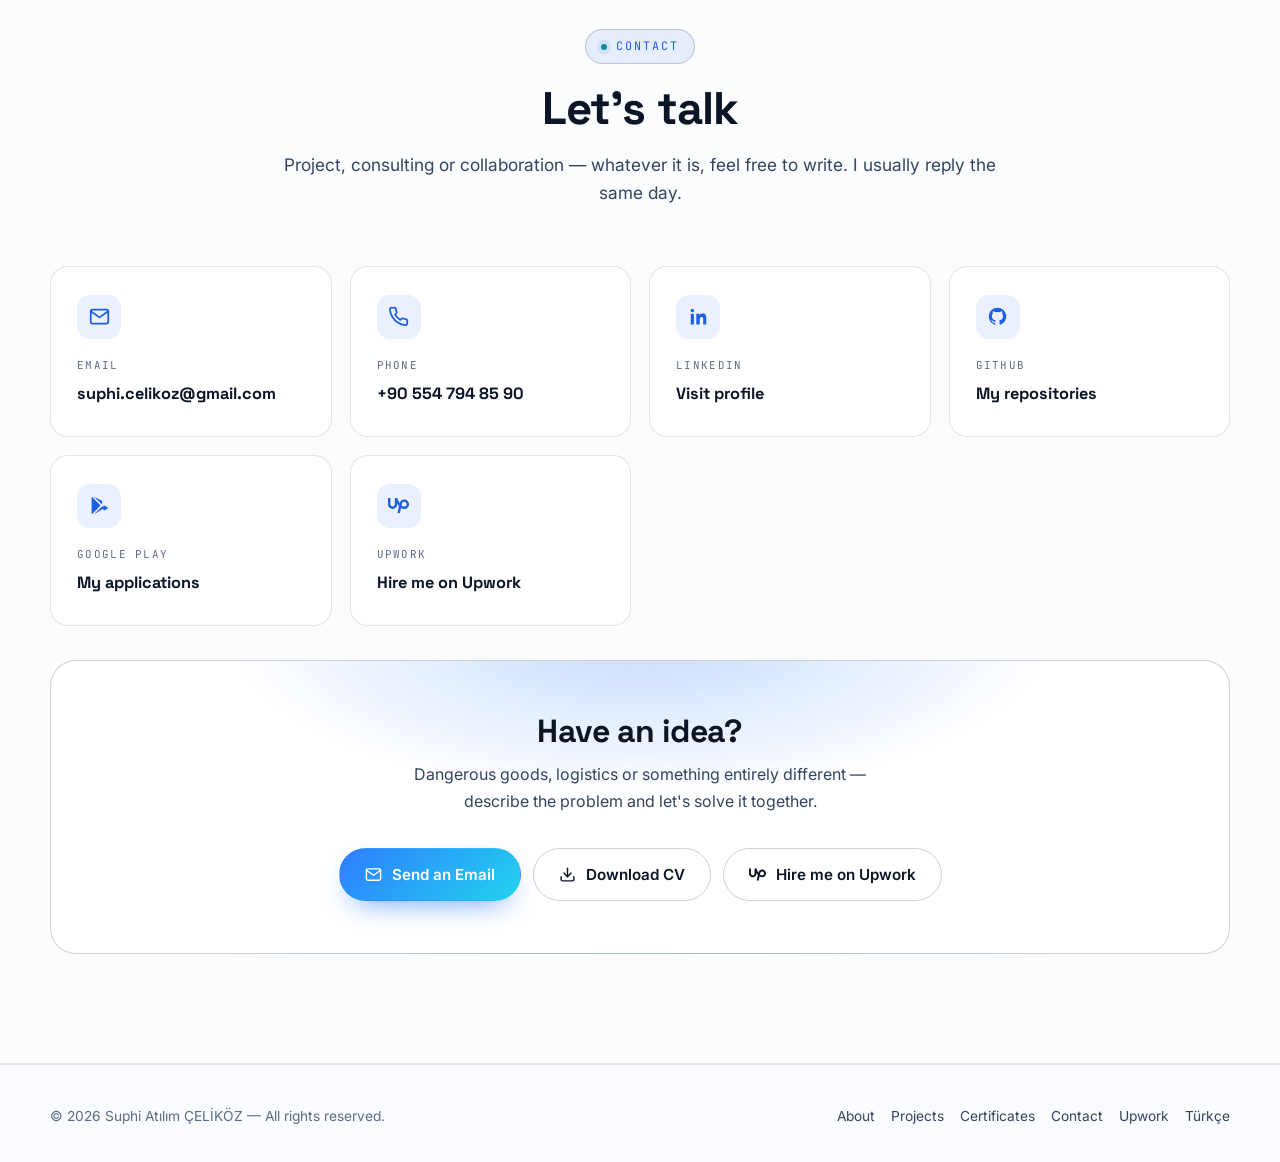
==== commit db2bcf6a: "Proje kartlarina gorsel eklendi Projeler bolumu tamamen metindi: alti kartin hicbirinde ekran gorunt" ====
--- a/en.html
+++ b/en.html
@@ -411,7 +411,11 @@
 
     <div class="projects" id="projectGrid">
 
-      <article class="project card reveal" data-cat="tmgd" style="--accent:var(--brand); --accent-dim:var(--brand-dim)">
+      <article class="project card reveal" data-cat="tmgd web" style="--accent:var(--brand); --accent-dim:var(--brand-dim)">
+        <div class="project__shot">
+          <img src="assets/img/projects/tmgdasistani.webp" alt="TMGD Asistanı dashboard — company list, visit calendar and document counters"
+               width="800" height="450" decoding="async">
+        </div>
         <div class="project__top">
           <div class="project__icon"><svg viewBox="0 0 24 24" fill="none" stroke="currentColor" stroke-width="2" stroke-linecap="round" stroke-linejoin="round"><path d="M10.3 3.2 2.5 16.5a2 2 0 0 0 1.7 3h15.6a2 2 0 0 0 1.7-3L13.7 3.2a2 2 0 0 0-3.4 0z"/><path d="M12 9v4M12 17h.01"/></svg></div>
           <span class="project__kind">SaaS Platform</span>
@@ -430,7 +434,11 @@
         </div>
       </article>
 
-      <article class="project card reveal" data-cat="tmgd lojistik" style="--d:80ms; --accent:var(--cyan); --accent-dim:var(--cyan-dim)">
+      <article class="project card reveal" data-cat="tmgd lojistik web" style="--d:80ms; --accent:var(--cyan); --accent-dim:var(--cyan-dim)">
+        <div class="project__shot">
+          <img src="assets/img/projects/safecargo.webp" alt="SafeCargo home page — dangerous goods regulation platform"
+               width="800" height="450" decoding="async">
+        </div>
         <div class="project__top">
           <div class="project__icon"><svg viewBox="0 0 24 24" fill="none" stroke="currentColor" stroke-width="2" stroke-linecap="round" stroke-linejoin="round"><path d="M12 2 4 6v6c0 5 3.4 9.1 8 10 4.6-.9 8-5 8-10V6z"/><path d="m9 12 2 2 4-4"/></svg></div>
           <span class="project__kind">Regulatory Platform</span>
@@ -450,6 +458,10 @@
       </article>
 
       <article class="project card reveal" data-cat="lojistik mobil" style="--d:160ms; --accent:var(--green); --accent-dim:var(--green-dim)">
+        <div class="project__shot">
+          <img src="assets/img/projects/kuryevenakliyat.webp" alt="Kurye ve Nakliyat home page — creating a transport or courier request"
+               width="800" height="450" decoding="async">
+        </div>
         <div class="project__top">
           <div class="project__icon"><svg viewBox="0 0 24 24" fill="none" stroke="currentColor" stroke-width="2" stroke-linecap="round" stroke-linejoin="round"><path d="M1 3h13v13H1z"/><path d="M14 8h4l3 3v5h-7z"/><circle cx="5.5" cy="18.5" r="2"/><circle cx="17.5" cy="18.5" r="2"/></svg></div>
           <span class="project__kind">Web + Android</span>
@@ -470,6 +482,10 @@
       </article>
 
       <article class="project card reveal" data-cat="mobil" style="--d:0ms; --accent:var(--amber); --accent-dim:var(--amber-dim)">
+        <div class="project__shot">
+          <img src="assets/img/projects/hafizatutucum.webp" alt="Three screens from Hafıza Tutucum — notes, on-device AI answers and privacy settings"
+               width="800" height="450" decoding="async">
+        </div>
         <div class="project__top">
           <div class="project__icon"><svg viewBox="0 0 24 24" fill="none" stroke="currentColor" stroke-width="2" stroke-linecap="round" stroke-linejoin="round"><rect x="4" y="6" width="16" height="14" rx="3"/><path d="M12 2v4M9 13h.01M15 13h.01M9 17h6"/></svg></div>
           <span class="project__kind">On-device AI</span>
@@ -489,6 +505,10 @@
       </article>
 
       <article class="project card reveal" data-cat="web" style="--d:80ms; --accent:var(--cyan); --accent-dim:var(--cyan-dim)">
+        <div class="project__shot">
+          <img src="assets/img/projects/gidiniz.webp" alt="Gidiniz Blog home page — travel guide menu and cover photo"
+               width="800" height="450" decoding="async">
+        </div>
         <div class="project__top">
           <div class="project__icon"><svg viewBox="0 0 24 24" fill="none" stroke="currentColor" stroke-width="2" stroke-linecap="round" stroke-linejoin="round"><circle cx="12" cy="12" r="10"/><path d="m15.5 8.5-2 5.5-5.5 2 2-5.5z"/></svg></div>
           <span class="project__kind">Personal Blog</span>
@@ -508,6 +528,10 @@
       </article>
 
       <article class="project card reveal" data-cat="mobil" style="--d:160ms; --accent:var(--violet); --accent-dim:var(--violet-dim)">
+        <div class="project__shot">
+          <img src="assets/img/projects/uygulamalar.webp" alt="App icons for Benim Kasam, FocusLife and Market Listem"
+               width="800" height="450" decoding="async">
+        </div>
         <div class="project__top">
           <div class="project__icon"><svg viewBox="0 0 24 24" fill="none" stroke="currentColor" stroke-width="2" stroke-linecap="round" stroke-linejoin="round"><rect x="5" y="2" width="14" height="20" rx="2"/><path d="M12 18h.01"/></svg></div>
           <span class="project__kind">App Family</span>
--- a/assets/css/style.css
+++ b/assets/css/style.css
@@ -859,6 +859,25 @@
 }
 .project.is-hidden { display: none; }
 
+/* Kart basindaki tam genislikte gorsel bandi. Negatif kenar boslugu
+   .project kuralindaki "padding: 26px" ile eslesiyor; .project zaten
+   "overflow: hidden" tasidigi icin ust kose yuvarlaklarini kirpar.
+   aspect-ratio SART: genel "img, svg" kuralinda height:auto yok, yani
+   width/height ozniteliklerini tasiyan gorsel 450px yerine tam boyunda
+   uzar ve yazdirma sayfa sayisini patlatir. */
+.project__shot {
+  margin: -26px -26px 20px;
+  border-bottom: 1px solid var(--border);
+  background: var(--surface-2);
+}
+.project__shot img {
+  display: block;
+  width: 100%;
+  height: auto;
+  aspect-ratio: 16 / 9;
+  object-fit: cover;
+}
+
 .project__top {
   display: flex;
   align-items: flex-start;
@@ -1335,8 +1354,9 @@
   #uzmanlik, #expertise,
   /* Kariyer akisi gorseli ve alintili blok - anlatim, veri degil */
   .flow, .about__quote,
-  /* Proje kartlarindaki Problem/Cozum/Olcek detaylari */
-  .project__meta,
+  /* Proje kartlarindaki gorsel bandi ve Problem/Cozum/Olcek detaylari.
+     Gorsel kagitta hem yer harcar hem de CV'yi 3 sayfadan tasirir. */
+  .project__shot, .project__meta,
   /* Tek satirlik aciklama notlari */
   .skillset__note, .cert p, .app__body, .domain p, .domain ul,
   .tl-kind,
@@ -1437,7 +1457,7 @@
   .edu-item h3 { font-size: 9.2pt; }
   .edu-item span { margin-top: 0; font-size: 8.2pt; }
 
-  .contact { grid-template-columns: repeat(5, 1fr); gap: 5pt; }
+  .contact { grid-template-columns: repeat(6, 1fr); gap: 5pt; }
   .contact-card { padding: 7pt; gap: 1pt; }
   .contact-card i { width: 16pt; height: 16pt; margin-bottom: 4pt; border-radius: 4pt; }
   .contact-card i svg { width: 9pt; height: 9pt; }
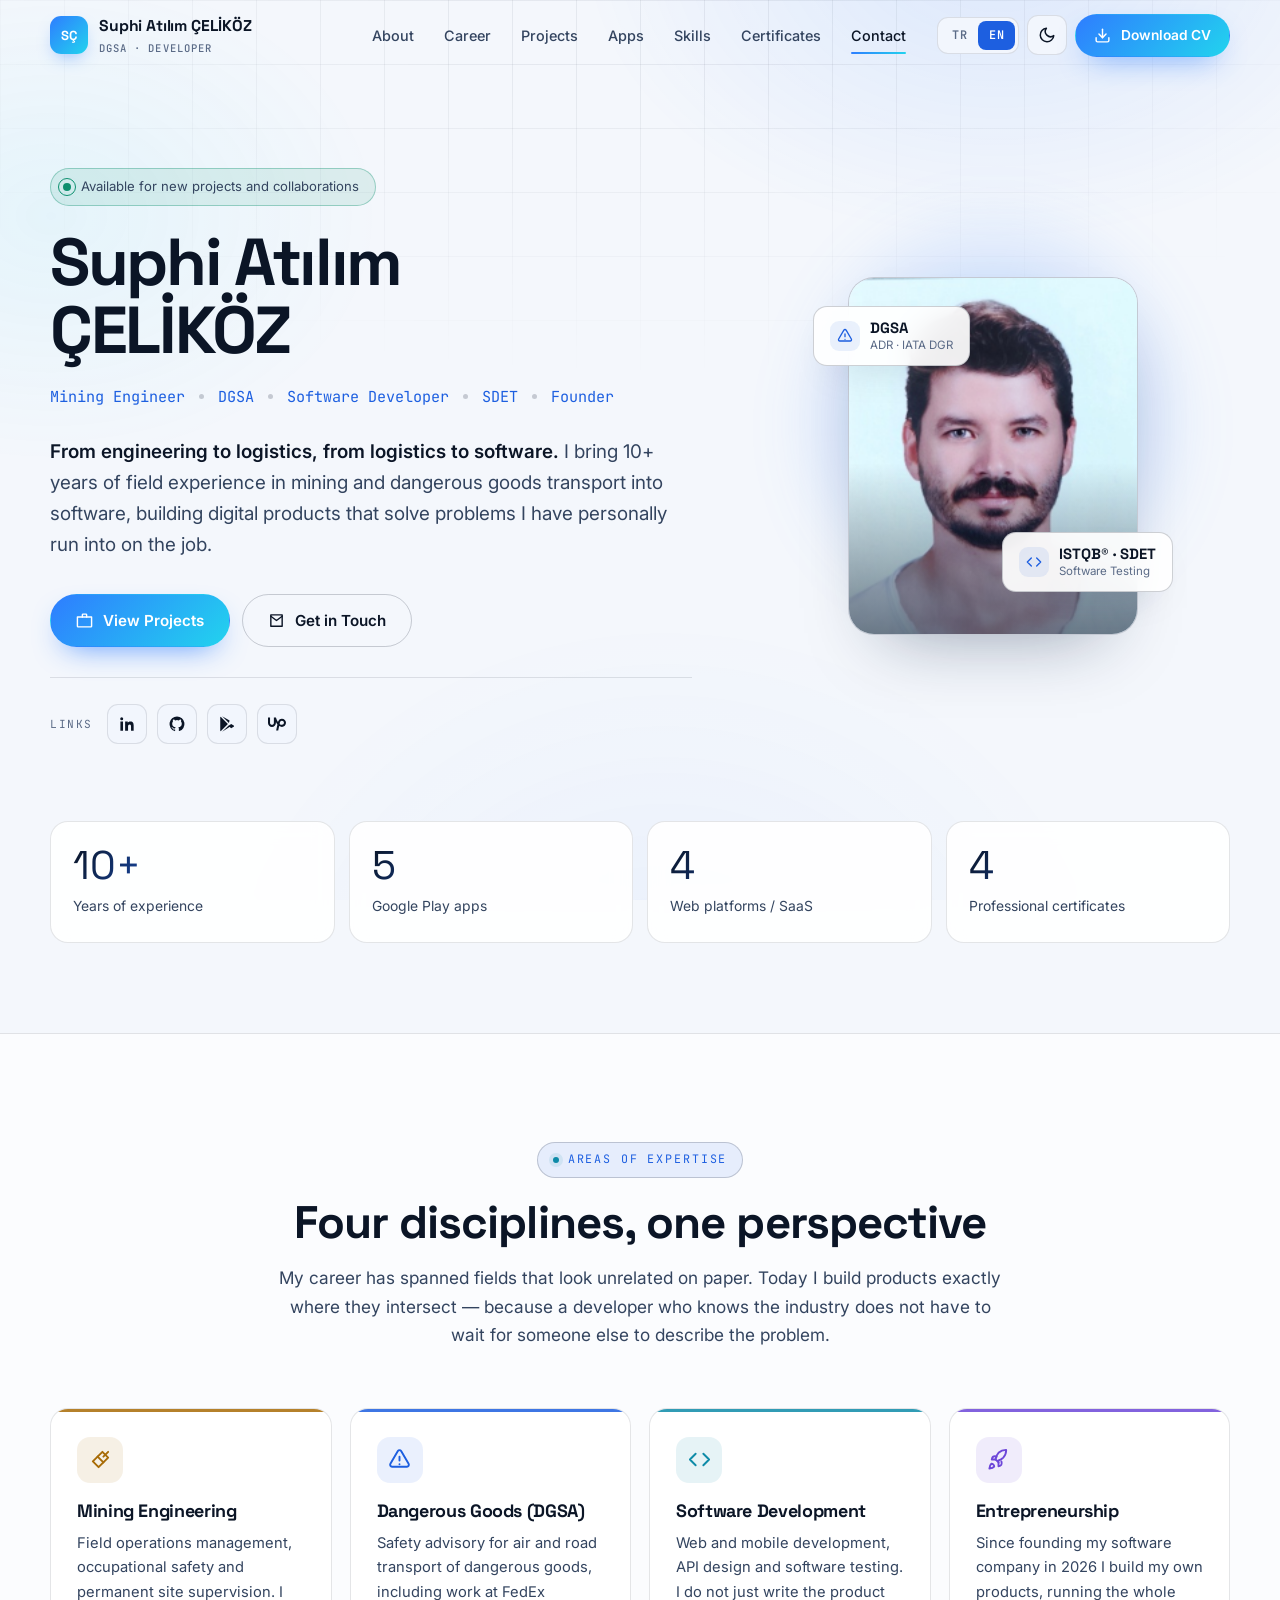
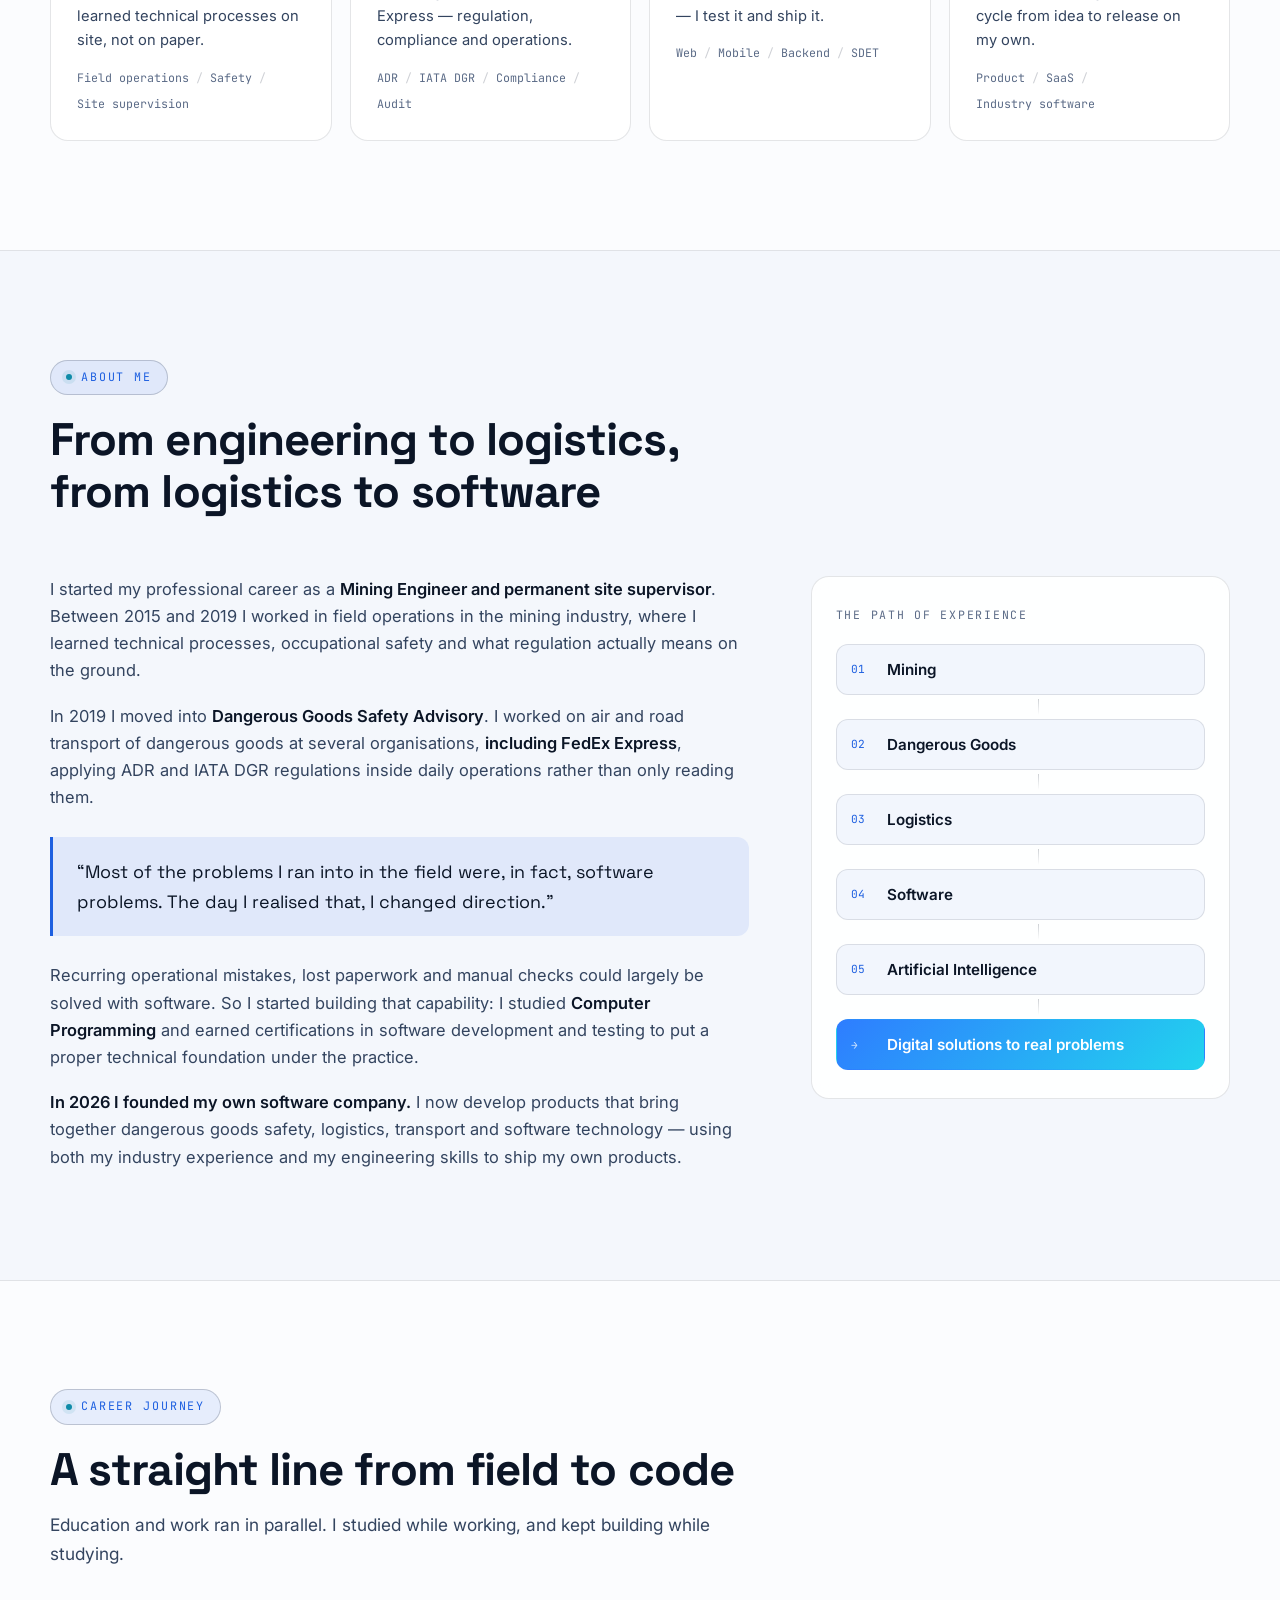
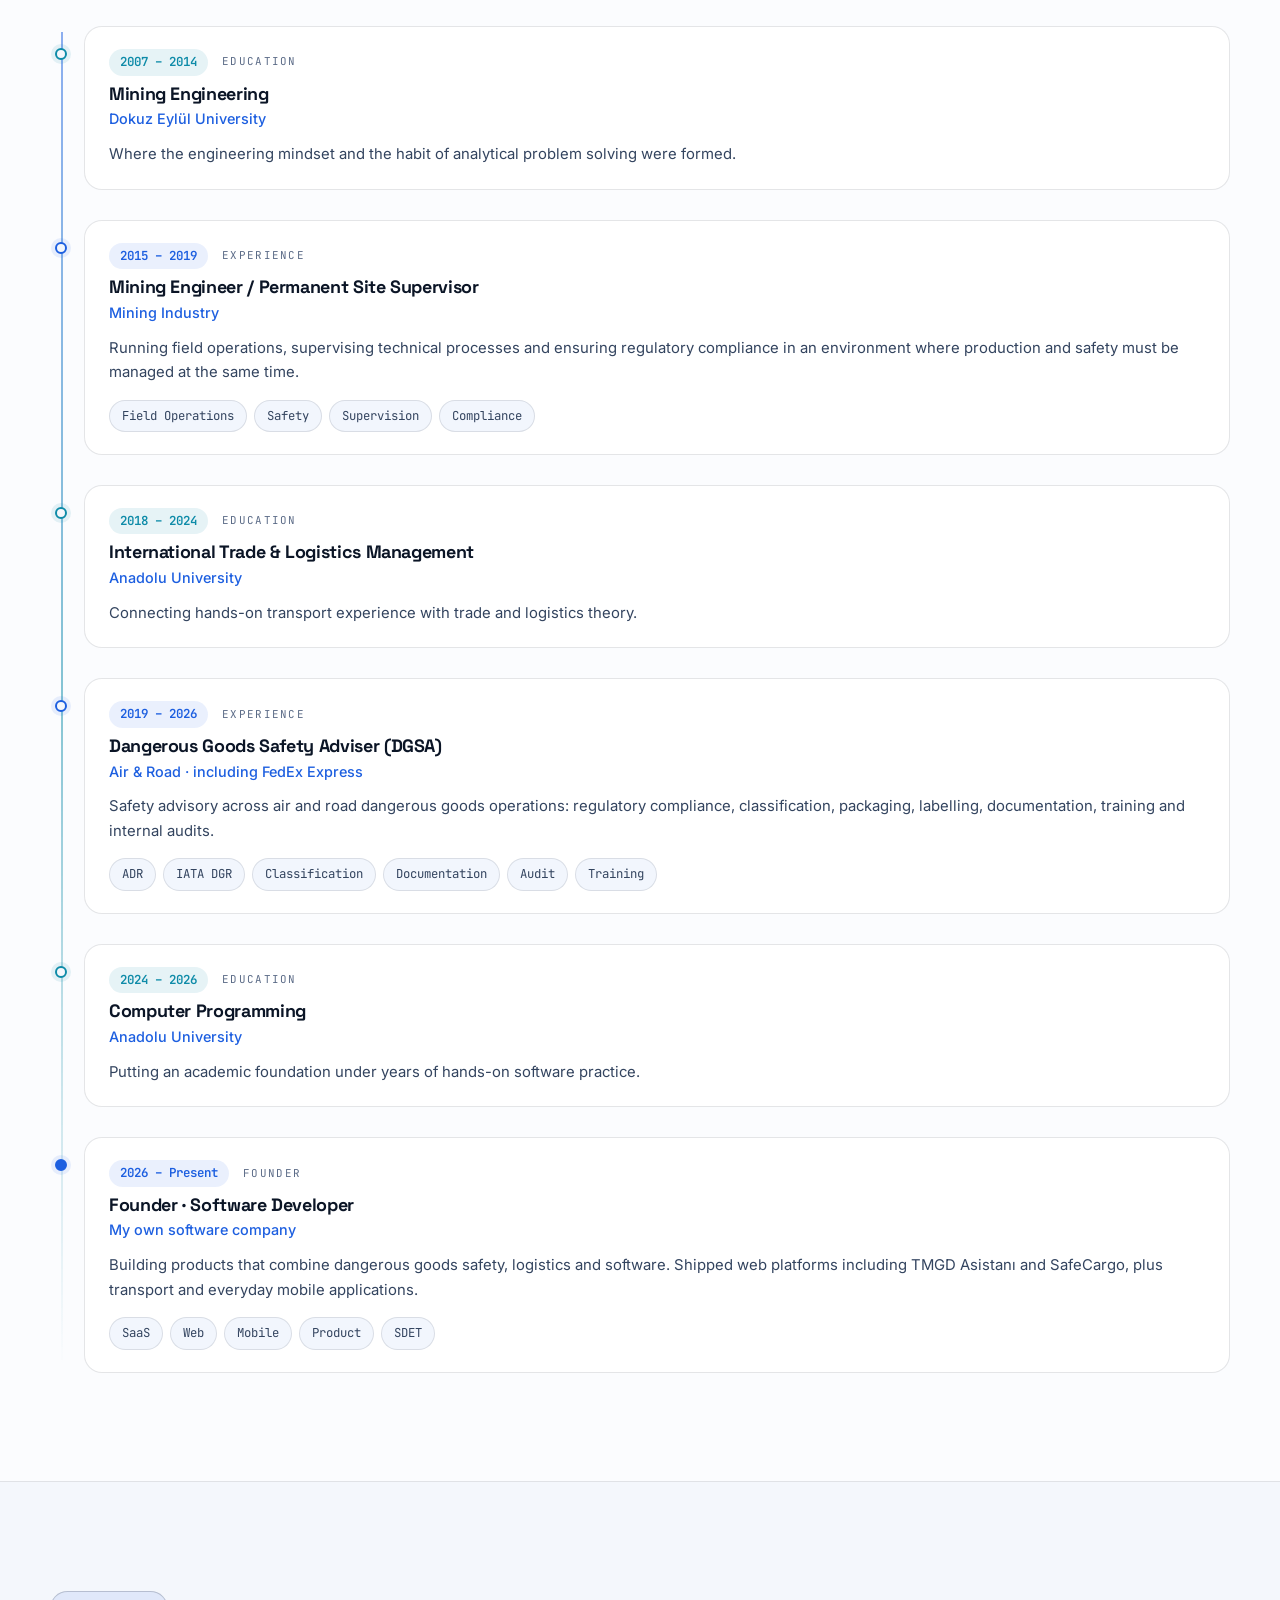
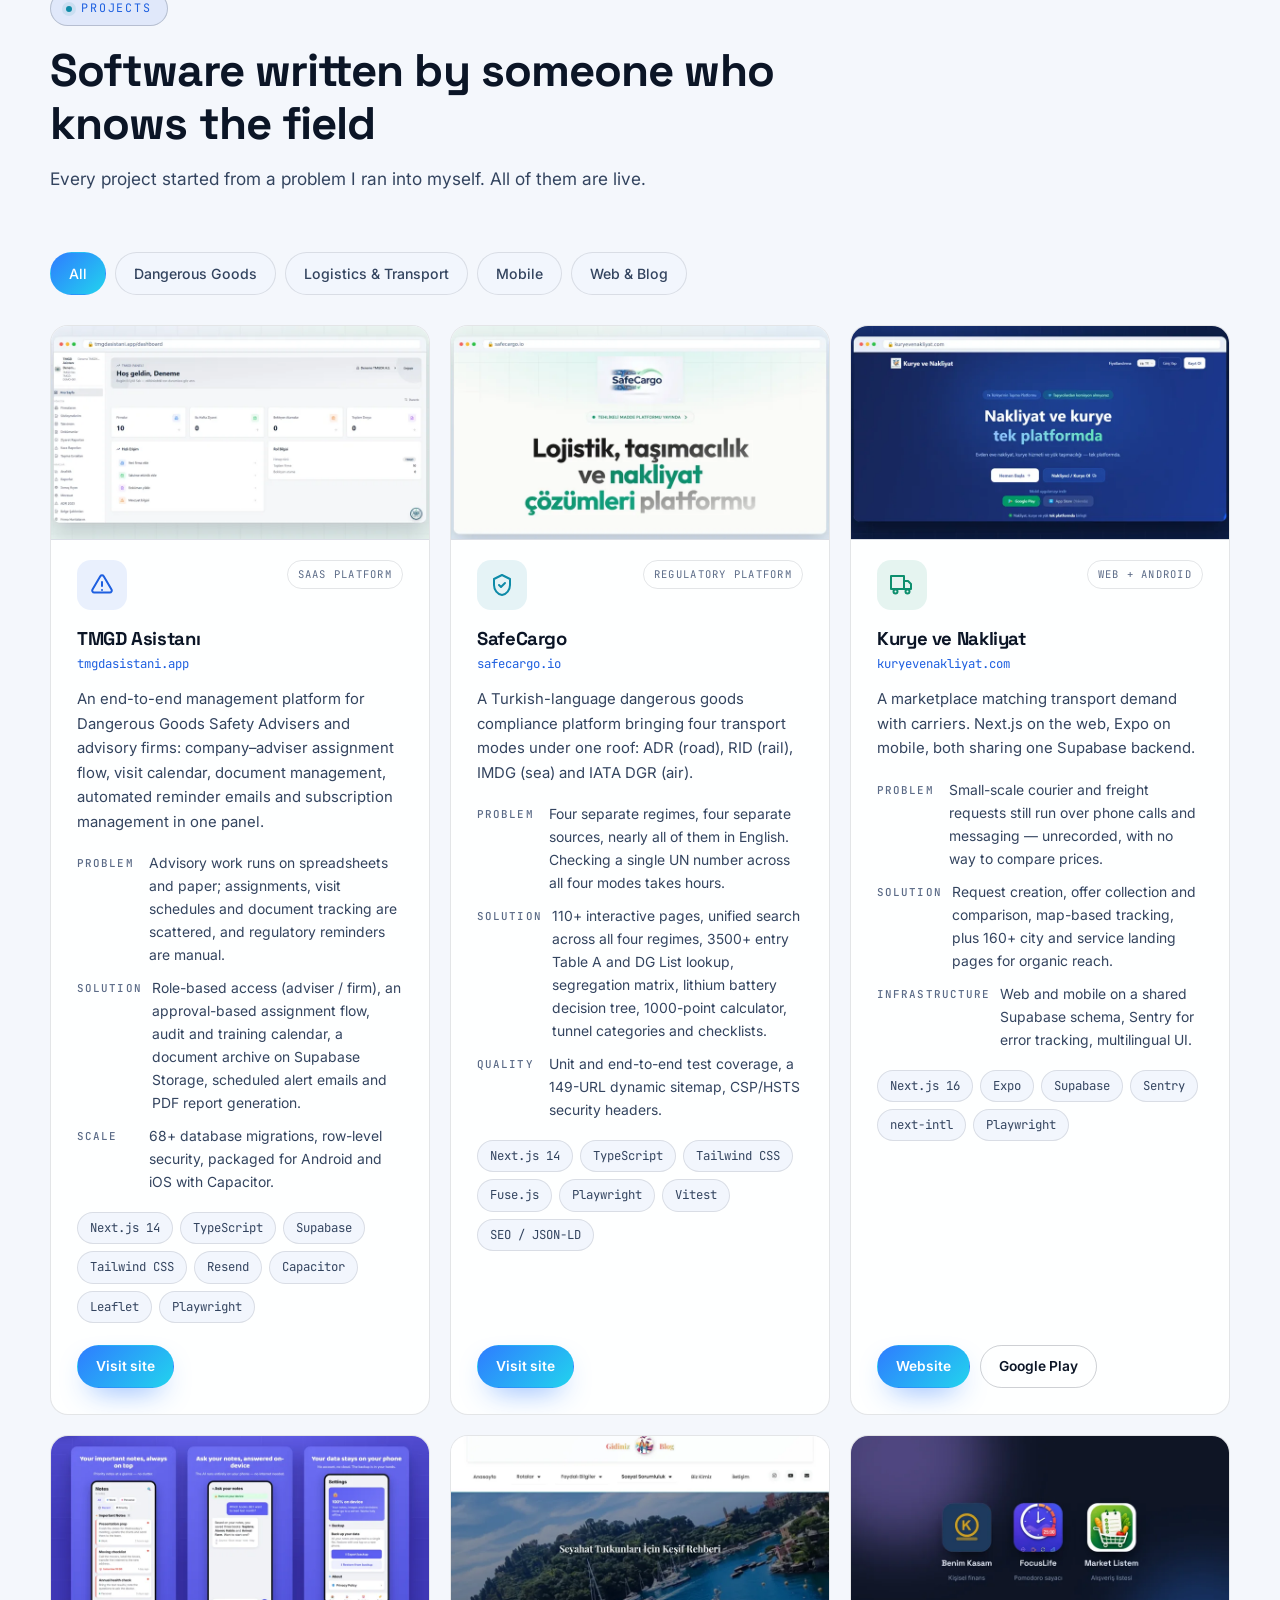
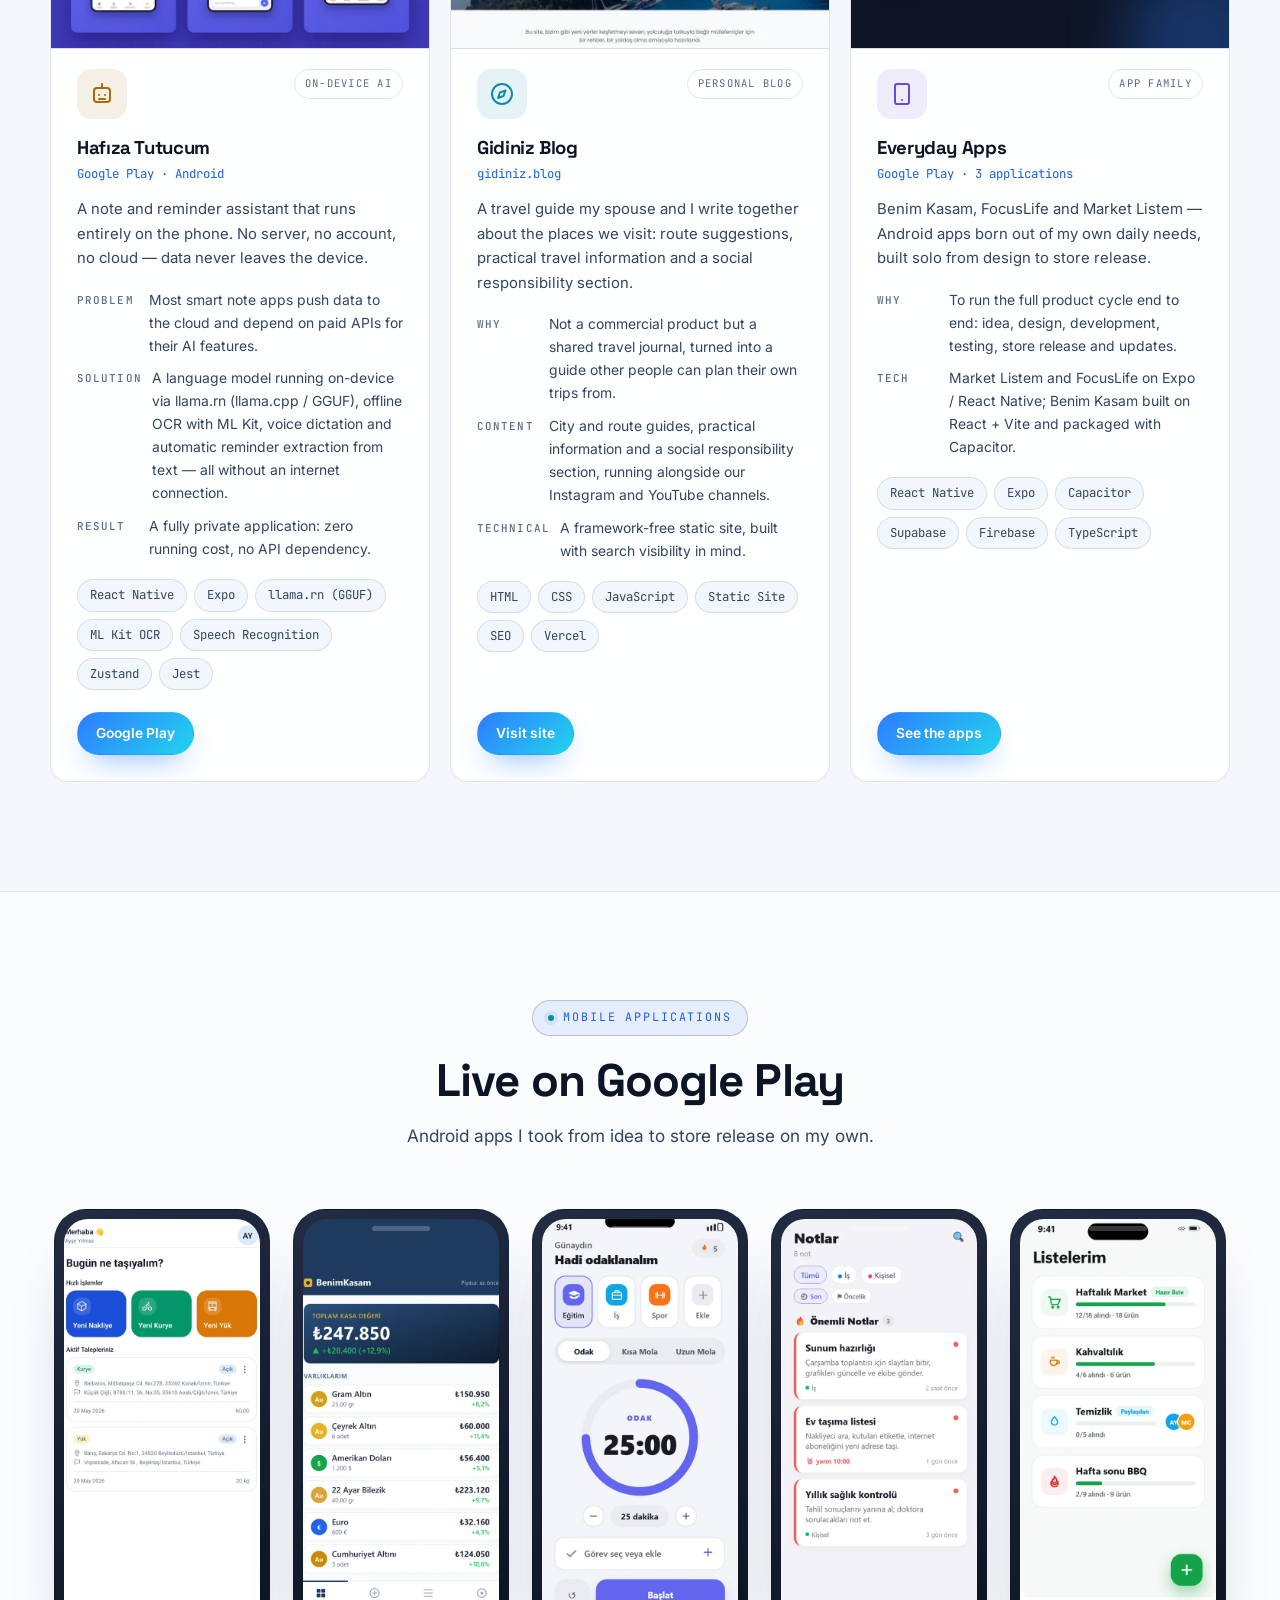
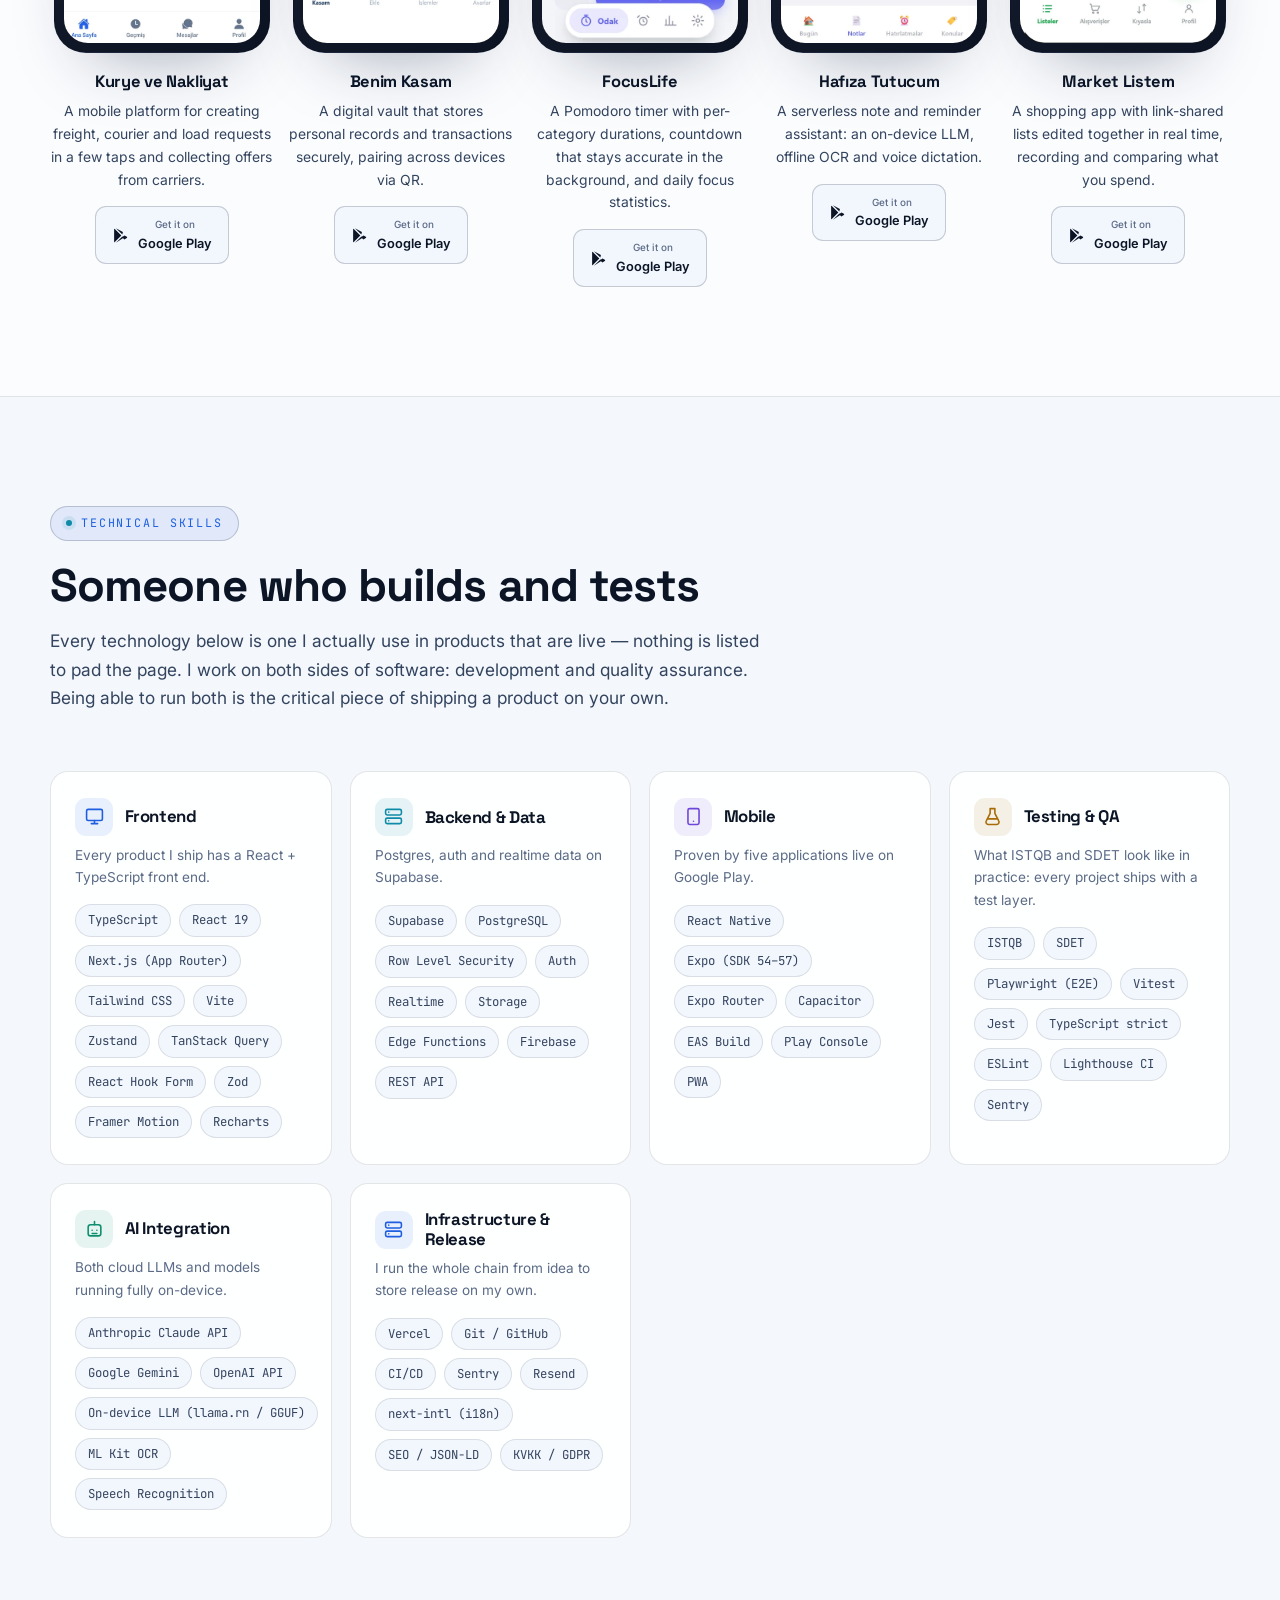
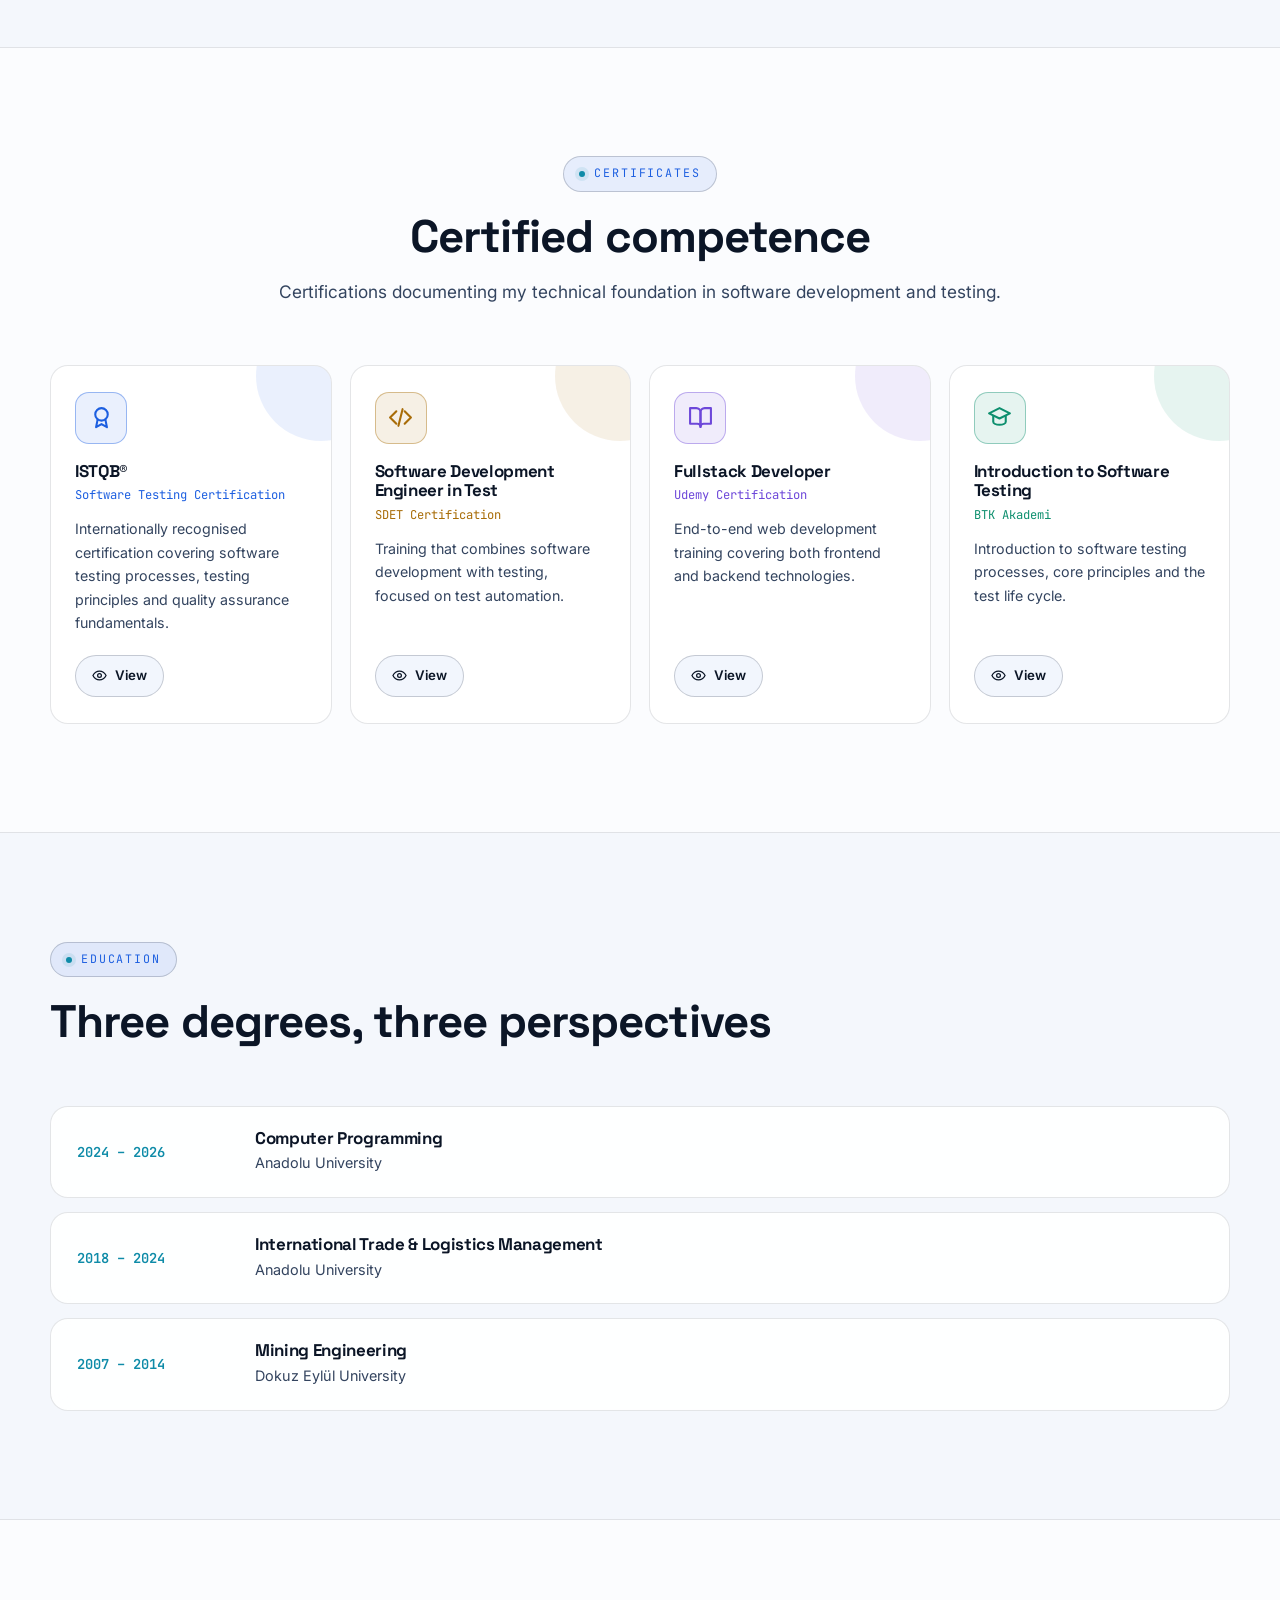
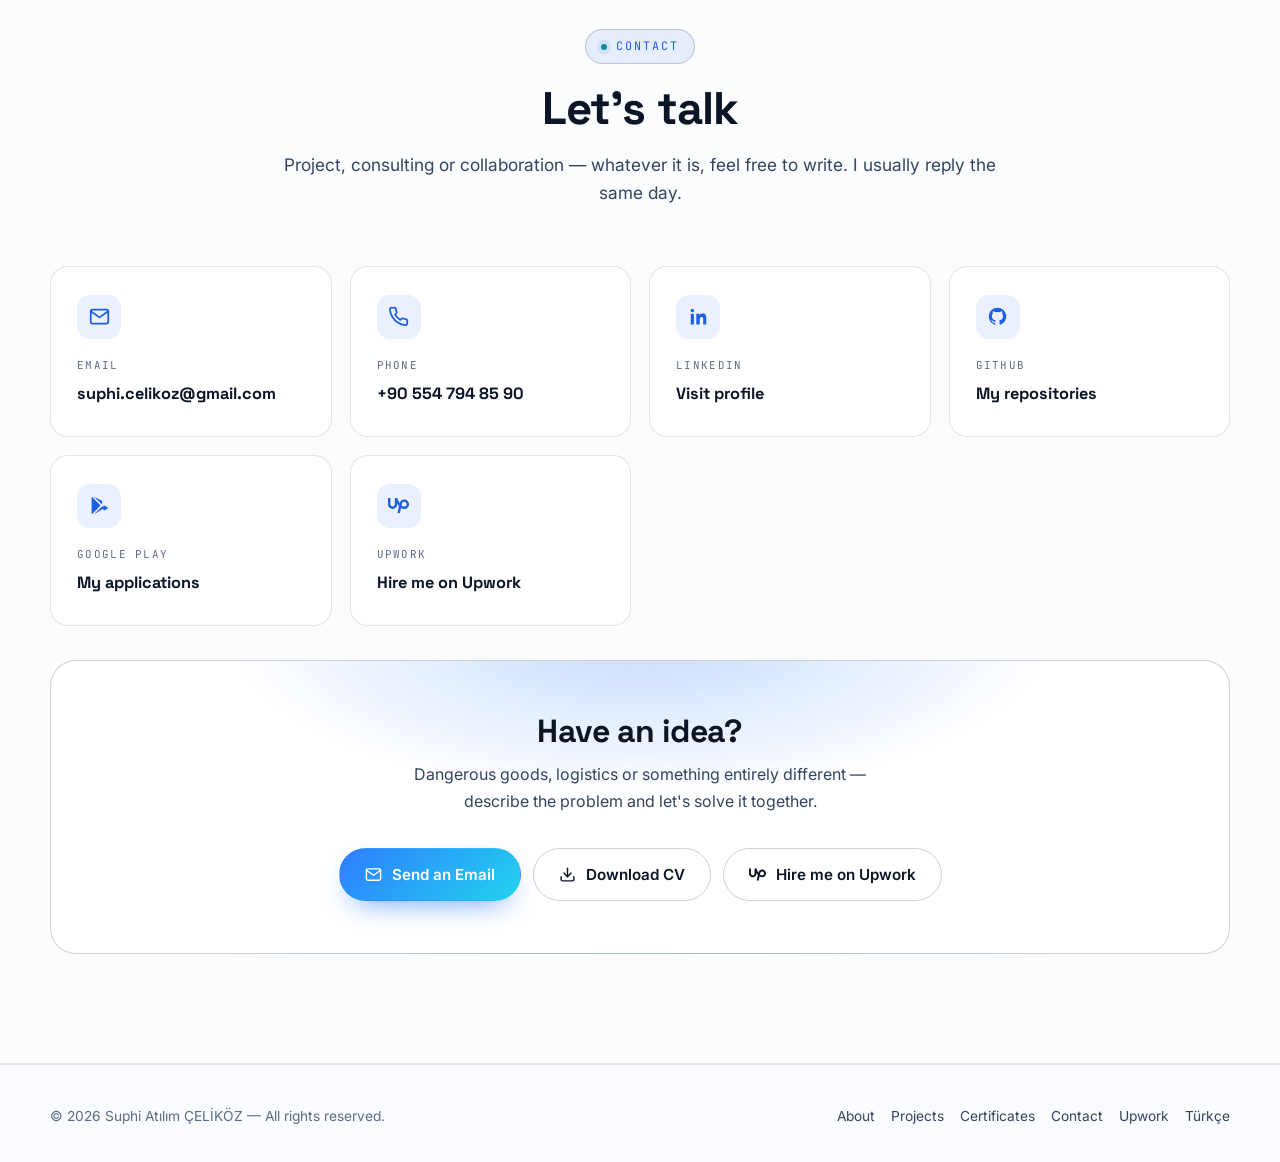
==== commit 7590e220: "Telefon maketlerine gercek ekran goruntuleri kondu Mobil uygulamalar bolumundeki bes telefon maketi " ====
--- a/en.html
+++ b/en.html
@@ -567,7 +567,7 @@
       <article class="app reveal">
         <div class="phone" style="--app-accent:#2f6bff; --app-bg:linear-gradient(170deg,#0e1d3a,#060c18)">
           <div class="phone__screen">
-            <img src="assets/img/apps/kuryevenakliyat.png" alt="" onerror="this.remove()">
+            <img src="assets/img/apps/kuryevenakliyat.webp" alt="Kurye ve Nakliyat home screen" width="540" height="1110" onerror="this.remove()">
             <div class="phone__icon phone__icon--img"><img src="assets/img/apps/icon-kuryevenakliyat.png" alt="Kurye ve Nakliyat app icon" width="192" height="192"></div>
             <div class="phone__name">Kurye ve Nakliyat</div>
             <div class="phone__sub">Create a request, get offers</div>
@@ -594,7 +594,7 @@
       <article class="app reveal" style="--d:80ms">
         <div class="phone" style="--app-accent:#f5a524; --app-bg:linear-gradient(170deg,#2b210d,#140f06)">
           <div class="phone__screen">
-            <img src="assets/img/apps/benimkasam.png" alt="" onerror="this.remove()">
+            <img src="assets/img/apps/benimkasam.webp" alt="Benim Kasam vault screen" width="540" height="1110" onerror="this.remove()">
             <div class="phone__icon phone__icon--img"><img src="assets/img/apps/icon-benimkasam.png" alt="Benim Kasam app icon" width="192" height="192"></div>
             <div class="phone__name">Benim Kasam</div>
             <div class="phone__sub">Personal digital vault</div>
@@ -621,7 +621,7 @@
       <article class="app reveal" style="--d:160ms">
         <div class="phone" style="--app-accent:#ef4444; --app-bg:linear-gradient(170deg,#301212,#170808)">
           <div class="phone__screen">
-            <img src="assets/img/apps/focuslife.png" alt="" onerror="this.remove()">
+            <img src="assets/img/apps/focuslife.webp" alt="FocusLife focus timer screen" width="540" height="1110" onerror="this.remove()">
             <div class="phone__icon phone__icon--img"><img src="assets/img/apps/icon-focuslife.png" alt="FocusLife app icon" width="192" height="192"></div>
             <div class="phone__name">FocusLife</div>
             <div class="phone__sub">Pomodoro & focus</div>
@@ -648,7 +648,7 @@
       <article class="app reveal" style="--d:240ms">
         <div class="phone" style="--app-accent:#a78bfa; --app-bg:linear-gradient(170deg,#1e1633,#0c0918)">
           <div class="phone__screen">
-            <img src="assets/img/apps/hafizatutucum.png" alt="" onerror="this.remove()">
+            <img src="assets/img/apps/hafizatutucum.webp" alt="Hafıza Tutucum notes screen" width="540" height="1110" onerror="this.remove()">
             <div class="phone__icon phone__icon--img"><img src="assets/img/apps/icon-hafizatutucum.png" alt="Hafıza Tutucum app icon" width="192" height="192"></div>
             <div class="phone__name">Hafıza Tutucum</div>
             <div class="phone__sub">On-device AI</div>
@@ -675,7 +675,7 @@
       <article class="app reveal" style="--d:320ms">
         <div class="phone" style="--app-accent:#22c55e; --app-bg:linear-gradient(170deg,#0c2a19,#04140b)">
           <div class="phone__screen">
-            <img src="assets/img/apps/marketlistem.png" alt="" onerror="this.remove()">
+            <img src="assets/img/apps/marketlistem.webp" alt="Market Listem lists screen" width="540" height="1110" onerror="this.remove()">
             <div class="phone__icon phone__icon--img"><img src="assets/img/apps/icon-marketlistem.png" alt="Market Listem app icon" width="192" height="192"></div>
             <div class="phone__name">Market Listem</div>
             <div class="phone__sub">Smart shopping list</div>
